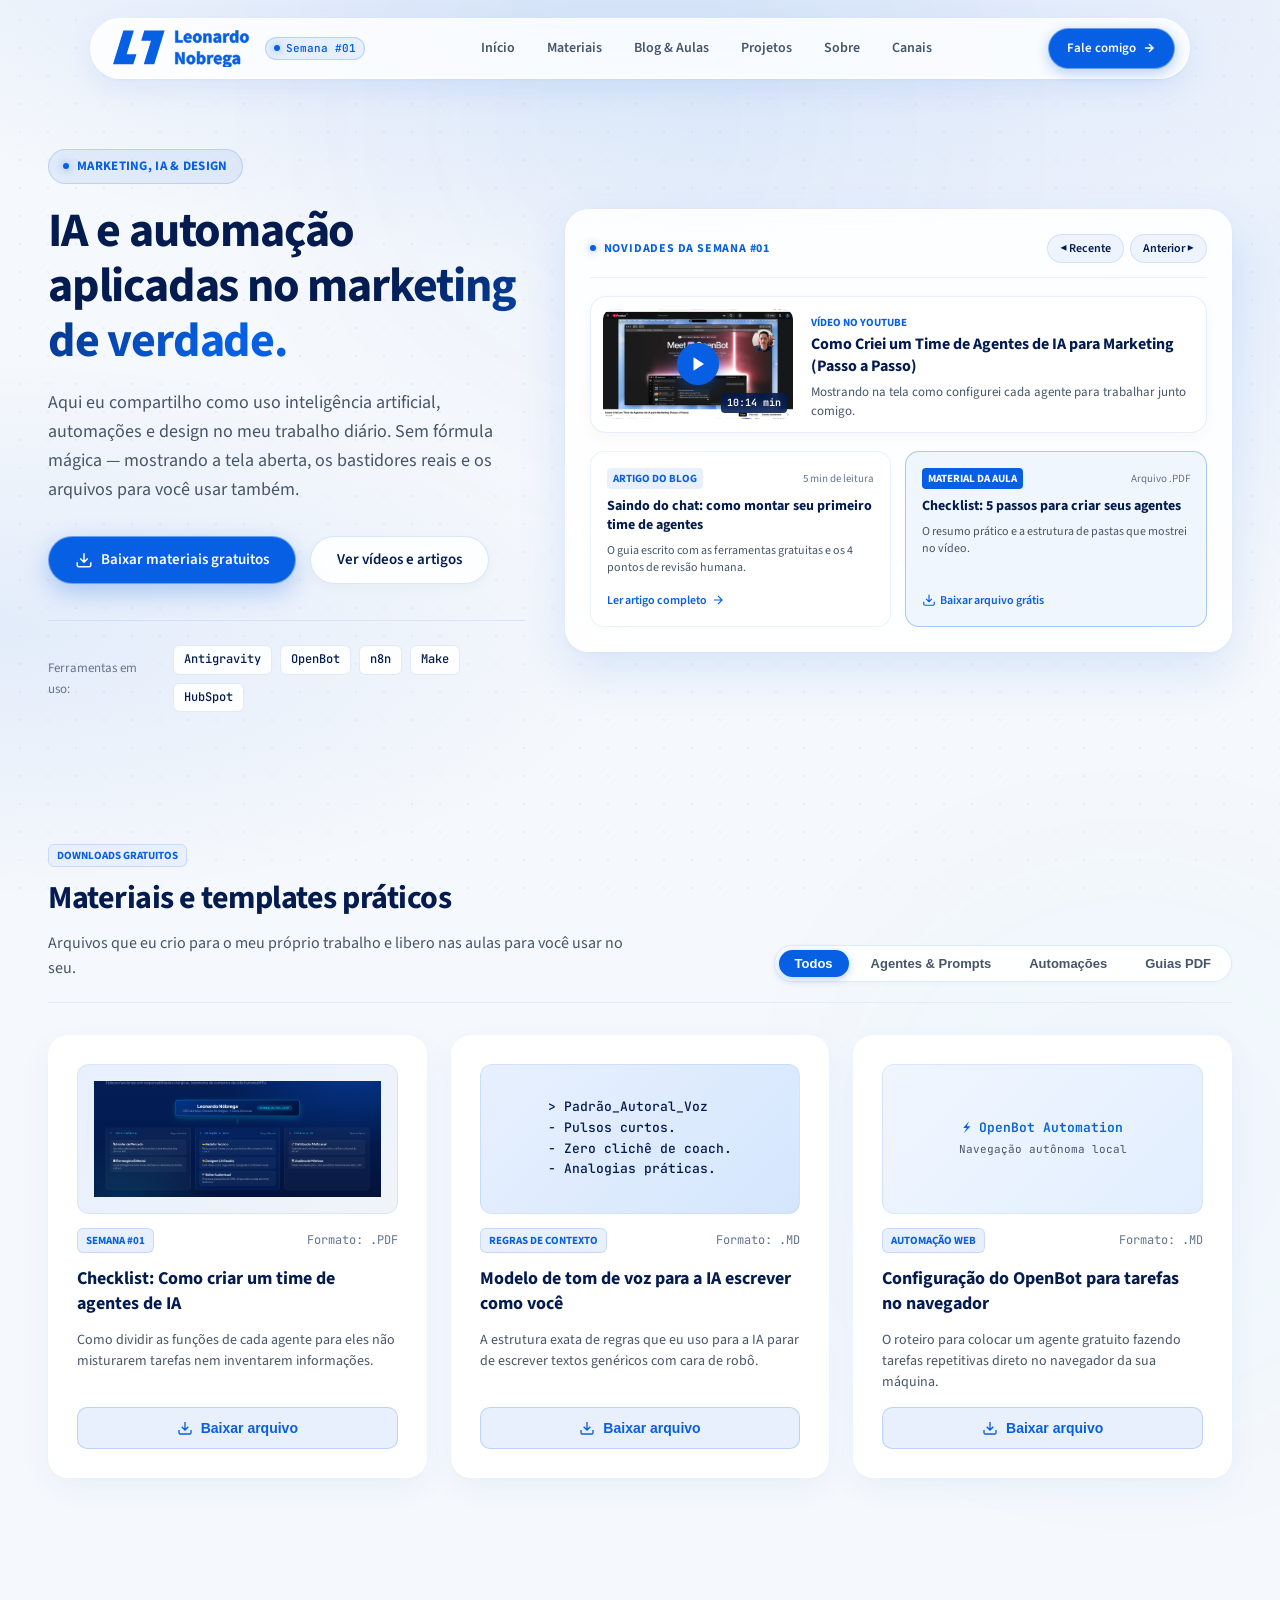
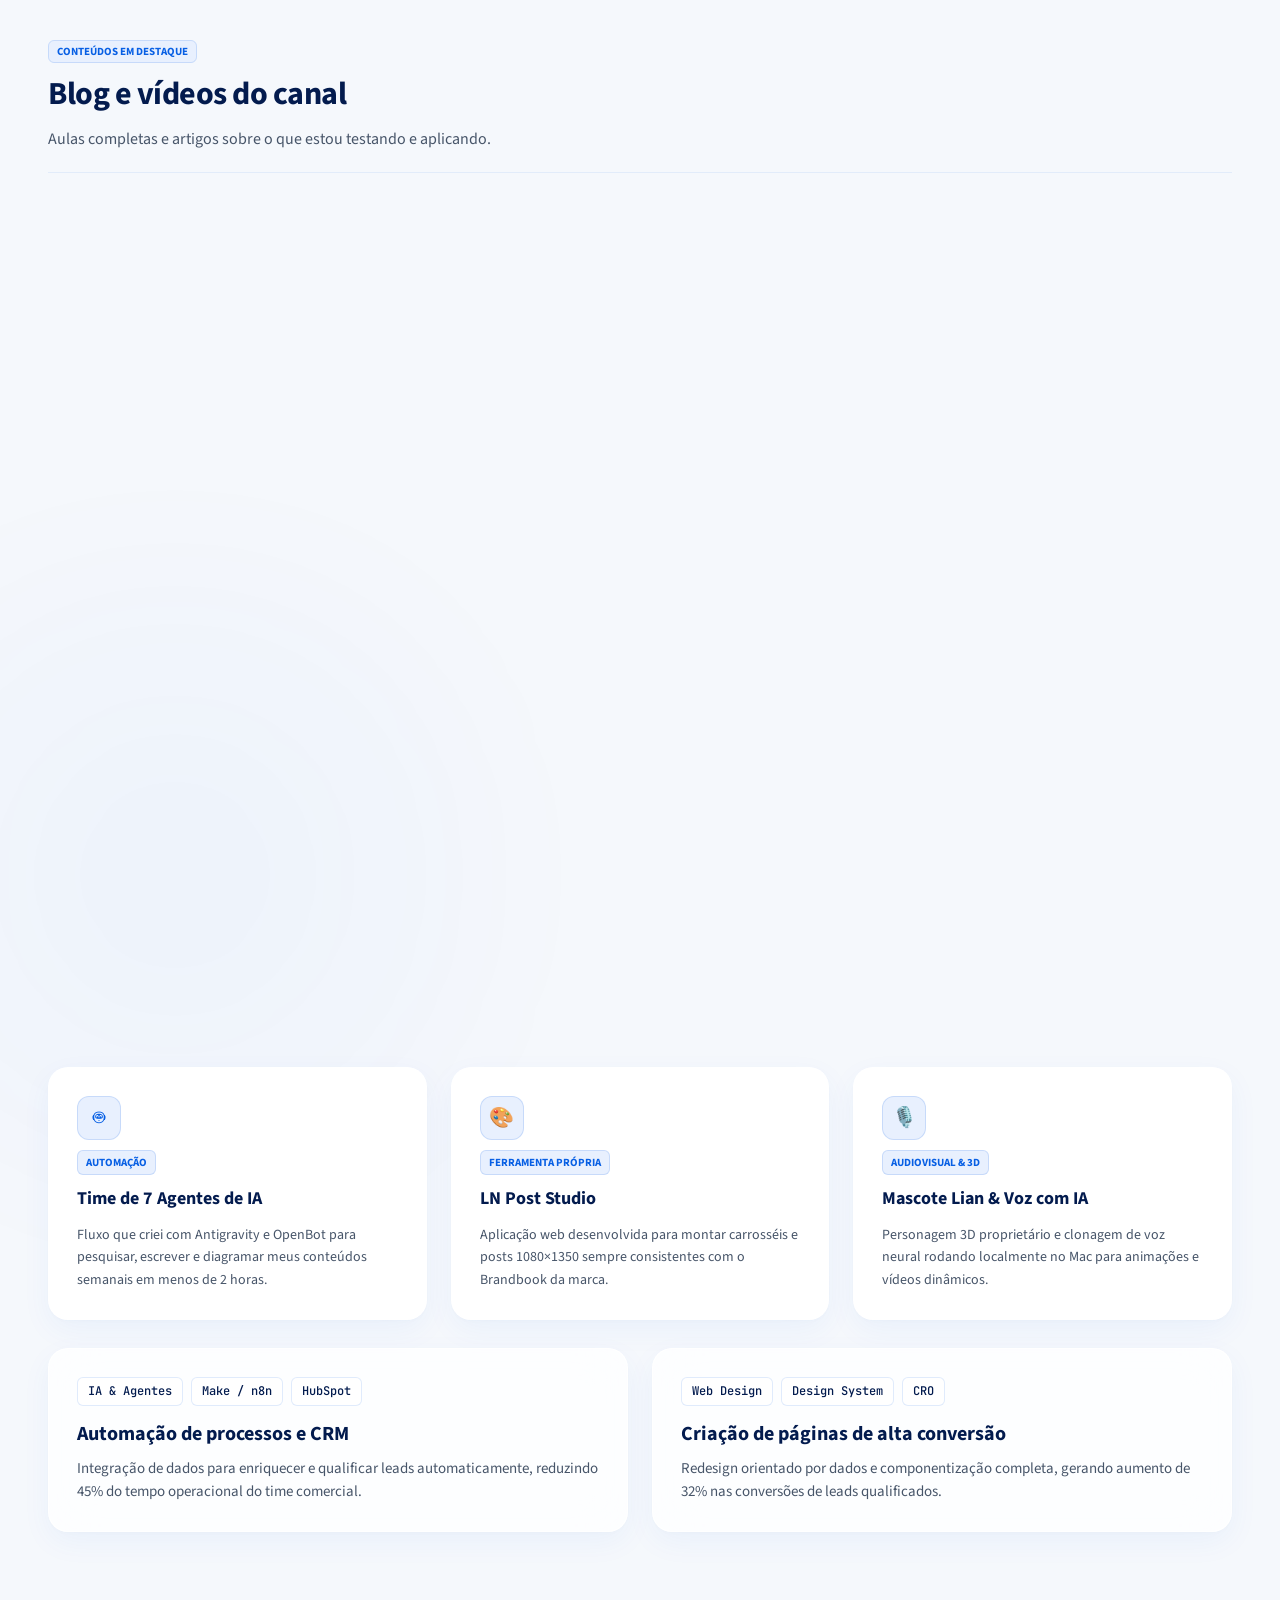
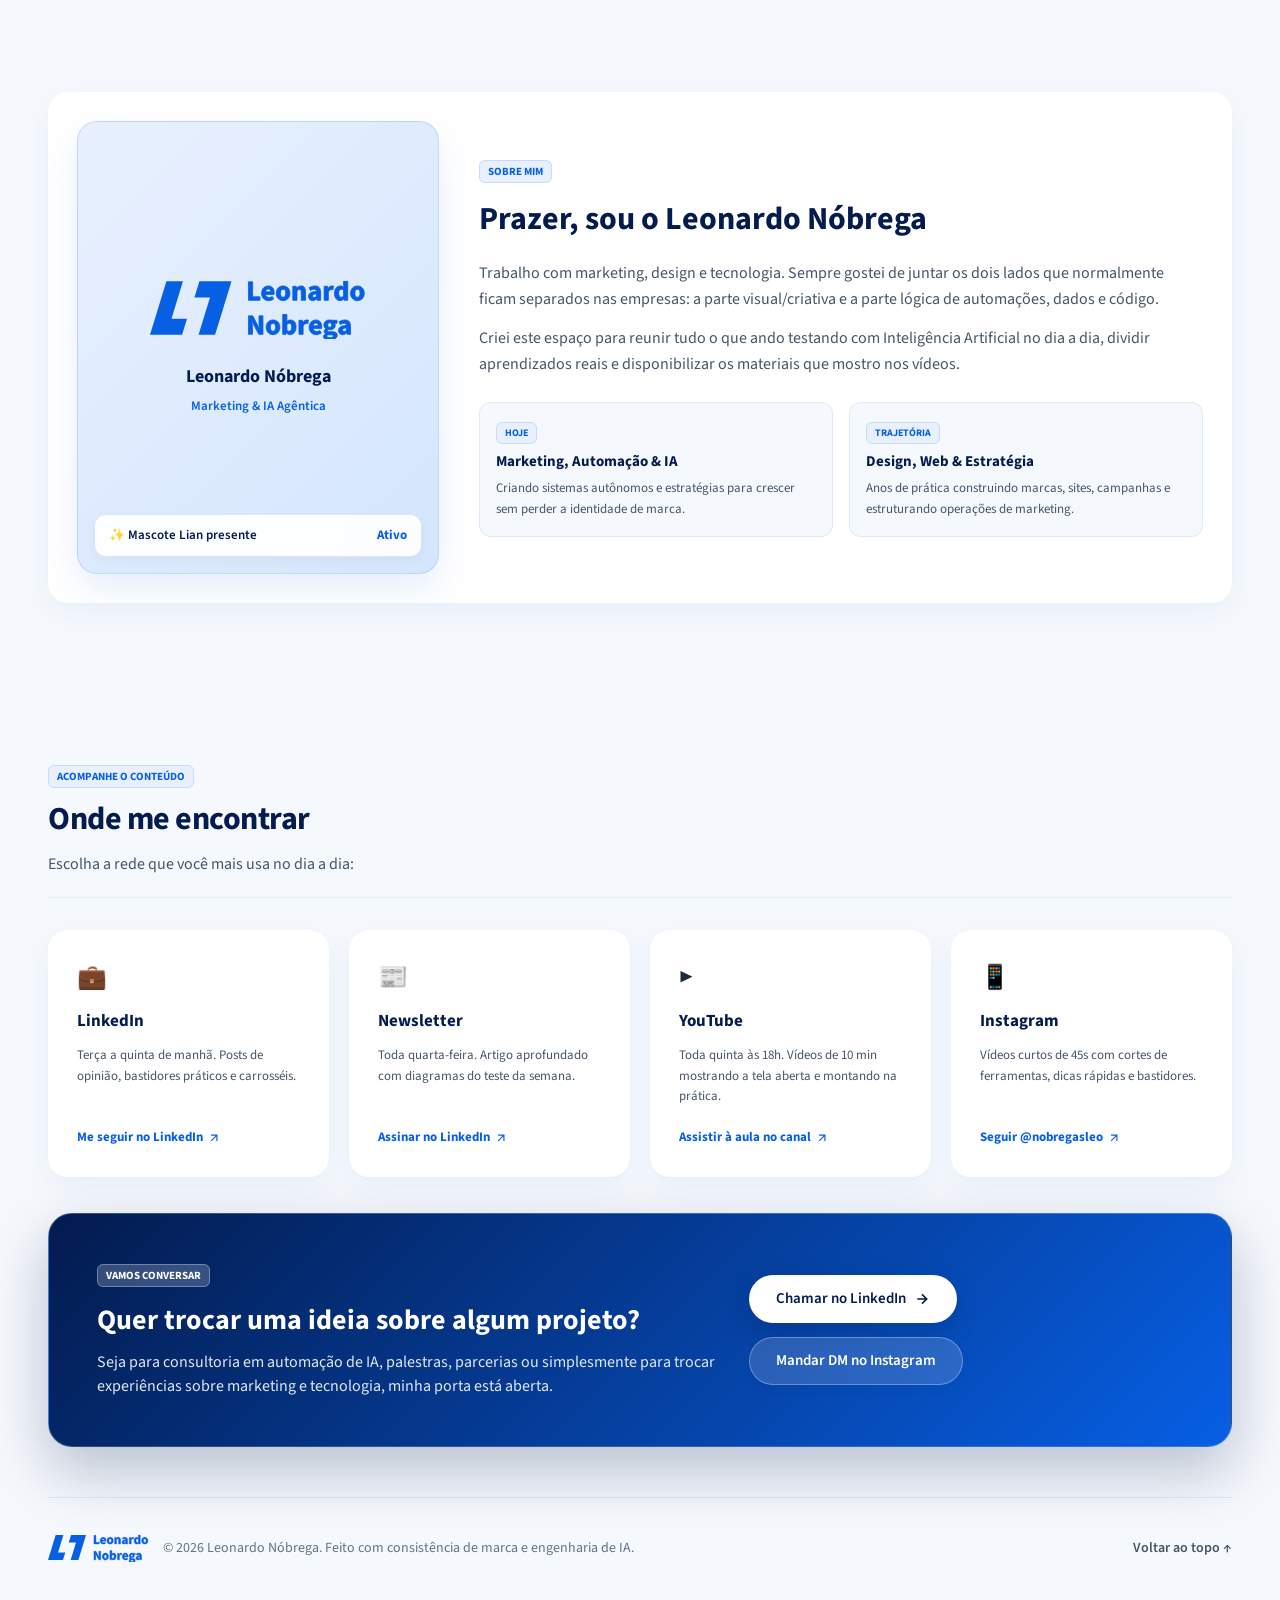
==== index.html @ 83b59788 "feat: deploy inicial da central de conteudo e portfolio de Leonardo Nobrega" ====
<!DOCTYPE html>
<html lang="pt-BR">
<head>
  <meta charset="UTF-8">
  <meta name="viewport" content="width=device-width, initial-scale=1.0">
  <title>Leonardo Nóbrega — Marketing, IA & Design</title>
  
  <!-- Fontes Oficiais da Marca -->
  <link rel="preconnect" href="https://fonts.googleapis.com">
  <link rel="preconnect" href="https://fonts.gstatic.com" crossorigin>
  <link href="https://fonts.googleapis.com/css2?family=JetBrains+Mono:wght@400;500;600&family=Source+Sans+3:ital,wght@0,300;0,400;0,500;0,600;0,700;1,400&display=swap" rel="stylesheet">
  
  <!-- CSS Global da Marca -->
  <link rel="stylesheet" href="theme.css">

  <style>
    /* ═══════════════════════════════════════════════════════════════
       LIGHT MODE PREMIUM — FRAMER & HUMAN ACADEMY STYLE
       Baseado no Design System oficial (#075fe4, #031b4e, #f4f7fb)
       ═══════════════════════════════════════════════════════════════ */
    :root {
      --ha-bg: #f5f8fc;
      --ha-surface: rgba(255, 255, 255, 0.85);
      --ha-surface-hover: rgba(255, 255, 255, 0.95);
      --ha-card-bg: rgba(255, 255, 255, 0.78);
      
      --ha-border: rgba(7, 95, 228, 0.08);
      --ha-border-hover: rgba(7, 95, 228, 0.35);
      --ha-border-highlight: rgba(7, 95, 228, 0.6);
      
      --ha-title: #031b4e;
      --ha-text: #1e293b;
      --ha-text-secondary: #475569;
      --ha-text-muted: #64748b;
      
      --ha-glow-primary: rgba(7, 95, 228, 0.12);
      --ha-glow-cyan: rgba(56, 189, 248, 0.15);
      --ha-blur: blur(24px) saturate(160%);
      
      --ease-framer: cubic-bezier(0.16, 1, 0.3, 1);
    }

    body {
      background-color: var(--ha-bg) !important;
      color: var(--ha-text) !important;
      overflow-x: hidden;
      font-family: var(--font);
      background-image: 
        radial-gradient(1px 1px at 20px 20px, rgba(7, 95, 228, 0.06) 1px, transparent 0),
        radial-gradient(ellipse 70% 40% at 50% -10%, rgba(7, 95, 228, 0.14), transparent),
        radial-gradient(ellipse 60% 40% at 100% 30%, rgba(58, 133, 240, 0.08), transparent),
        radial-gradient(ellipse 50% 30% at 0% 70%, rgba(7, 95, 228, 0.08), transparent) !important;
      background-size: 28px 28px, 100% 100%, 100% 100%, 100% 100% !important;
      background-attachment: fixed !important;
      line-height: 1.6;
    }

    /* Aurora Glows Suaves de Fundo Claro */
    .ambient-glow {
      position: absolute;
      width: 600px;
      height: 600px;
      border-radius: 50%;
      filter: blur(140px);
      pointer-events: none;
      z-index: 0;
      opacity: 0.8;
      animation: floatGlow 14s ease-in-out infinite alternate;
    }
    .glow-1 { top: -180px; left: 50%; transform: translateX(-50%); background: radial-gradient(circle, var(--ha-glow-primary) 0%, transparent 70%); }
    .glow-2 { top: 900px; right: -100px; width: 500px; height: 500px; background: radial-gradient(circle, var(--ha-glow-cyan) 0%, transparent 70%); }
    .glow-3 { top: 2200px; left: -100px; width: 550px; height: 550px; background: radial-gradient(circle, var(--ha-glow-primary) 0%, transparent 70%); }

    @keyframes floatGlow {
      0% { transform: translate(-50%, 0) scale(1); }
      100% { transform: translate(-48%, 30px) scale(1.06); }
    }

    .site-container {
      max-width: 1240px;
      margin: 0 auto;
      padding: 0 28px;
      position: relative;
      z-index: 2;
    }

    /* ═══════════════════════════════════════════════════════════════
       HEADER GLASSMORPHISM CLARO
       ═══════════════════════════════════════════════════════════════ */
    .ha-navbar {
      position: sticky;
      top: 18px;
      z-index: 1000;
      max-width: 1100px;
      margin: 18px auto 0;
      background: rgba(255, 255, 255, 0.82);
      backdrop-filter: var(--ha-blur);
      -webkit-backdrop-filter: var(--ha-blur);
      border: 1px solid rgba(255, 255, 255, 0.9);
      border-radius: 9999px;
      padding: 9px 14px 9px 22px;
      display: flex;
      justify-content: space-between;
      align-items: center;
      box-shadow: 0 10px 30px rgba(7, 95, 228, 0.08), 0 1px 3px rgba(0, 0, 0, 0.04);
      transition: all 300ms var(--ease-framer);
    }
    .ha-navbar:hover {
      box-shadow: 0 16px 40px rgba(7, 95, 228, 0.12), 0 2px 6px rgba(0, 0, 0, 0.05);
      border-color: rgba(7, 95, 228, 0.2);
    }

    .brand-group {
      display: flex;
      align-items: center;
      gap: 16px;
      text-decoration: none;
    }
    .brand-logo-svg {
      height: 38px;
      width: auto;
      transition: transform 300ms var(--ease-framer);
    }
    .brand-group:hover .brand-logo-svg {
      transform: scale(1.04);
    }
    .brand-badge {
      font-family: 'JetBrains Mono', monospace;
      font-size: 11px;
      background: rgba(7, 95, 228, 0.08);
      border: 1px solid rgba(7, 95, 228, 0.2);
      color: var(--color-primary);
      padding: 2px 8px;
      border-radius: 999px;
      display: flex;
      align-items: center;
      gap: 6px;
      font-weight: 600;
    }
    .pulse-dot {
      width: 6px;
      height: 6px;
      background: var(--color-primary);
      border-radius: 50%;
      box-shadow: 0 0 8px rgba(7, 95, 228, 0.6);
      animation: pulseAnim 2s infinite;
    }
    @keyframes pulseAnim {
      0%, 100% { opacity: 1; transform: scale(1); }
      50% { opacity: 0.4; transform: scale(0.8); }
    }

    .nav-links {
      display: flex;
      gap: 4px;
      align-items: center;
    }
    .nav-link {
      color: var(--ha-text-secondary);
      font-size: 14px;
      font-weight: 600;
      padding: 8px 14px;
      border-radius: 999px;
      transition: all 180ms ease;
      text-decoration: none;
    }
    .nav-link:hover {
      color: var(--ha-title);
      background: rgba(7, 95, 228, 0.06);
    }

    .nav-cta {
      background: var(--color-primary);
      color: #ffffff;
      font-weight: 600;
      font-size: 13px;
      padding: 9px 18px;
      border-radius: 999px;
      border: 1px solid rgba(255, 255, 255, 0.4);
      box-shadow: 0 4px 14px rgba(7, 95, 228, 0.3);
      text-decoration: none;
      display: inline-flex;
      align-items: center;
      gap: 6px;
      transition: all 250ms var(--ease-framer);
    }
    .nav-cta:hover {
      background: var(--color-primary-dark);
      transform: translateY(-1px) scale(1.02);
      box-shadow: 0 6px 20px rgba(7, 95, 228, 0.45);
      color: #ffffff;
    }

    /* ═══════════════════════════════════════════════════════════════
       SPOTLIGHT CARDS (LIGHT MODE MOUSE GLOW)
       ═══════════════════════════════════════════════════════════════ */
    .spotlight-card {
      position: relative;
      background: var(--ha-card-bg);
      border: 1px solid rgba(255, 255, 255, 0.95);
      border-radius: 20px;
      padding: 28px;
      overflow: hidden;
      backdrop-filter: var(--ha-blur);
      -webkit-backdrop-filter: var(--ha-blur);
      transition: border-color 300ms var(--ease-framer), transform 300ms var(--ease-framer), box-shadow 300ms var(--ease-framer);
      box-shadow: 0 10px 30px rgba(7, 95, 228, 0.05), 0 2px 6px rgba(0, 0, 0, 0.02);
    }
    .spotlight-card::before {
      content: '';
      position: absolute;
      inset: -1px;
      border-radius: 20px;
      padding: 1.5px;
      background: radial-gradient(
        380px circle at var(--mouse-x, 50%) var(--mouse-y, 50%),
        rgba(7, 95, 228, 0.35),
        rgba(56, 189, 248, 0.15) 50%,
        transparent 80%
      );
      -webkit-mask: linear-gradient(#fff 0 0) content-box, linear-gradient(#fff 0 0);
      -webkit-mask-composite: xor;
      mask-composite: exclude;
      opacity: 0;
      transition: opacity 300ms ease;
      pointer-events: none;
    }
    .spotlight-card:hover::before {
      opacity: 1;
    }
    .spotlight-card:hover {
      border-color: rgba(7, 95, 228, 0.25);
      transform: translateY(-4px);
      box-shadow: 0 20px 45px rgba(7, 95, 228, 0.12), 0 4px 12px rgba(0, 0, 0, 0.03);
    }

    /* ═══════════════════════════════════════════════════════════════
       DOBRA 1: HERO & NOVIDADES DA SEMANA
       ═══════════════════════════════════════════════════════════════ */
    .hero-section {
      padding: 70px 0 50px;
    }
    .hero-grid {
      display: grid;
      grid-template-columns: 5fr 7fr;
      gap: 40px;
      align-items: center;
    }

    .pill-tag {
      display: inline-flex;
      align-items: center;
      gap: 8px;
      padding: 6px 14px;
      border-radius: 999px;
      background: rgba(7, 95, 228, 0.08);
      border: 1px solid rgba(7, 95, 228, 0.18);
      color: var(--color-primary);
      font-size: 13px;
      font-weight: 700;
      letter-spacing: 0.3px;
      margin-bottom: 20px;
    }
    .hero-title {
      font-size: 48px;
      font-weight: 700;
      line-height: 1.15;
      letter-spacing: -1.2px;
      color: var(--ha-title);
      margin-bottom: 20px;
    }
    .hero-title .text-gradient {
      background: linear-gradient(135deg, var(--color-navy) 20%, var(--color-primary) 80%);
      -webkit-background-clip: text;
      -webkit-text-fill-color: transparent;
    }
    .hero-desc {
      font-size: 18px;
      line-height: 1.6;
      color: var(--ha-text-secondary);
      margin-bottom: 32px;
      max-width: 500px;
    }
    .hero-actions {
      display: flex;
      gap: 14px;
      flex-wrap: wrap;
      align-items: center;
      margin-bottom: 36px;
    }
    .btn-glow {
      background: var(--color-primary);
      color: #ffffff;
      font-weight: 600;
      font-size: 15px;
      height: 48px;
      padding: 0 26px;
      border-radius: 999px;
      display: inline-flex;
      align-items: center;
      gap: 8px;
      text-decoration: none;
      border: 1px solid rgba(255, 255, 255, 0.4);
      box-shadow: 0 8px 24px rgba(7, 95, 228, 0.28);
      transition: all 250ms var(--ease-framer);
      cursor: pointer;
    }
    .btn-glow:hover {
      background: var(--color-primary-dark);
      transform: translateY(-2px) scale(1.02);
      box-shadow: 0 12px 30px rgba(7, 95, 228, 0.4);
      color: #ffffff;
    }
    .btn-outline-glass {
      background: rgba(255, 255, 255, 0.85);
      color: var(--ha-title);
      font-weight: 600;
      font-size: 15px;
      height: 48px;
      padding: 0 26px;
      border-radius: 999px;
      display: inline-flex;
      align-items: center;
      gap: 8px;
      text-decoration: none;
      border: 1px solid rgba(7, 95, 228, 0.15);
      box-shadow: 0 4px 12px rgba(0, 0, 0, 0.03);
      backdrop-filter: blur(10px);
      transition: all 200ms ease;
      cursor: pointer;
    }
    .btn-outline-glass:hover {
      background: #ffffff;
      border-color: var(--color-primary);
      color: var(--color-primary);
      transform: translateY(-1px);
    }

    .stack-strip {
      display: flex;
      align-items: center;
      gap: 16px;
      padding-top: 24px;
      border-top: 1px solid rgba(7, 95, 228, 0.1);
      font-size: 13px;
      color: var(--ha-text-muted);
    }
    .stack-icons {
      display: flex;
      gap: 8px;
      flex-wrap: wrap;
    }
    .stack-pill {
      background: rgba(255, 255, 255, 0.9);
      border: 1px solid rgba(7, 95, 228, 0.12);
      padding: 4px 10px;
      border-radius: 6px;
      font-size: 12px;
      font-family: 'JetBrains Mono', monospace;
      color: var(--color-navy);
      font-weight: 500;
    }

    /* Deck da Semana Claro */
    .week-deck {
      background: rgba(255, 255, 255, 0.88);
      border: 1px solid rgba(255, 255, 255, 0.95);
      border-radius: 24px;
      padding: 24px;
      box-shadow: 0 20px 50px rgba(7, 95, 228, 0.12), 0 2px 8px rgba(0, 0, 0, 0.03);
      backdrop-filter: var(--ha-blur);
      display: flex;
      flex-direction: column;
      gap: 18px;
      position: relative;
    }
    .deck-header {
      display: flex;
      justify-content: space-between;
      align-items: center;
      padding-bottom: 14px;
      border-bottom: 1px solid rgba(7, 95, 228, 0.08);
    }
    .deck-badge {
      display: flex;
      align-items: center;
      gap: 8px;
      font-size: 12px;
      font-weight: 700;
      color: var(--color-primary);
      text-transform: uppercase;
      letter-spacing: 0.8px;
    }
    .deck-nav-btns {
      display: flex;
      gap: 6px;
    }
    .btn-nav-arrow {
      background: rgba(7, 95, 228, 0.06);
      border: 1px solid rgba(7, 95, 228, 0.12);
      color: var(--ha-title);
      font-size: 12px;
      font-weight: 600;
      padding: 5px 12px;
      border-radius: 999px;
      cursor: pointer;
      transition: all 180ms ease;
      font-family: var(--font);
    }
    .btn-nav-arrow:hover {
      background: var(--color-primary);
      border-color: var(--color-primary);
      color: #ffffff;
    }

    /* Card Vídeo do Deck */
    .deck-video-card {
      background: #ffffff;
      border: 1px solid rgba(7, 95, 228, 0.1);
      border-radius: 16px;
      overflow: hidden;
      display: flex;
      align-items: center;
      gap: 18px;
      padding: 12px;
      cursor: pointer;
      transition: all 250ms var(--ease-framer);
      box-shadow: 0 4px 16px rgba(0, 0, 0, 0.03);
    }
    .deck-video-card:hover {
      border-color: var(--color-primary);
      box-shadow: 0 10px 24px rgba(7, 95, 228, 0.15);
      transform: translateY(-2px);
    }
    .video-thumb-wrap {
      width: 190px;
      height: 110px;
      border-radius: 10px;
      overflow: hidden;
      position: relative;
      flex-shrink: 0;
      background: #031b4e;
    }
    .video-thumb-wrap img {
      width: 100%;
      height: 100%;
      object-fit: cover;
      transition: transform 400ms var(--ease-framer);
    }
    .deck-video-card:hover .video-thumb-wrap img {
      transform: scale(1.08);
    }
    .video-play-btn {
      position: absolute;
      inset: 0;
      margin: auto;
      width: 42px;
      height: 42px;
      background: var(--color-primary);
      border-radius: 50%;
      display: flex;
      align-items: center;
      justify-content: center;
      box-shadow: 0 4px 16px rgba(7, 95, 228, 0.4);
      transition: all 250ms ease;
    }
    .deck-video-card:hover .video-play-btn {
      transform: scale(1.15);
      background: var(--color-primary-dark);
      box-shadow: 0 0 20px rgba(7, 95, 228, 0.6);
    }
    .video-duration {
      position: absolute;
      bottom: 6px;
      right: 6px;
      background: rgba(3, 27, 78, 0.85);
      backdrop-filter: blur(4px);
      font-size: 10px;
      font-weight: 600;
      padding: 2px 6px;
      border-radius: 4px;
      color: #ffffff;
      font-family: 'JetBrains Mono', monospace;
    }
    .deck-video-info h3 {
      font-size: 16px;
      font-weight: 700;
      color: var(--ha-title);
      line-height: 1.35;
      margin-bottom: 6px;
    }
    .deck-video-info p {
      font-size: 13px;
      color: var(--ha-text-secondary);
      line-height: 1.4;
    }

    /* Subgrid do Deck: Artigo + Checklist */
    .deck-subgrid {
      display: grid;
      grid-template-columns: 1fr 1fr;
      gap: 14px;
    }
    .deck-mini-card {
      background: #ffffff;
      border: 1px solid rgba(7, 95, 228, 0.08);
      border-radius: 14px;
      padding: 16px;
      display: flex;
      flex-direction: column;
      gap: 8px;
      cursor: pointer;
      transition: all 200ms ease;
      box-shadow: 0 2px 8px rgba(0, 0, 0, 0.02);
    }
    .deck-mini-card:hover {
      border-color: var(--color-primary);
      box-shadow: 0 8px 20px rgba(7, 95, 228, 0.1);
      transform: translateY(-2px);
    }
    .mini-card-head {
      display: flex;
      justify-content: space-between;
      align-items: center;
      font-size: 11px;
      color: var(--ha-text-muted);
    }
    .mini-card-badge {
      font-size: 11px;
      font-weight: 700;
      color: var(--color-primary);
      background: var(--color-primary-lightest);
      padding: 2px 6px;
      border-radius: 4px;
    }
    .deck-mini-card h4 {
      font-size: 14px;
      font-weight: 700;
      color: var(--ha-title);
      line-height: 1.35;
    }
    .deck-mini-card p {
      font-size: 12px;
      color: var(--ha-text-secondary);
      line-height: 1.4;
    }
    .deck-mini-card .card-action {
      margin-top: auto;
      font-size: 12px;
      font-weight: 600;
      color: var(--color-primary);
      display: flex;
      align-items: center;
      gap: 4px;
      padding-top: 6px;
    }

    /* ═══════════════════════════════════════════════════════════════
       DOBRA 2: MATERIAIS PARA BAIXAR
       ═══════════════════════════════════════════════════════════════ */
    .section-wrap {
      padding: 80px 0;
      position: relative;
    }
    .section-head-modern {
      display: flex;
      justify-content: space-between;
      align-items: flex-end;
      margin-bottom: 32px;
      border-bottom: 1px solid rgba(7, 95, 228, 0.08);
      padding-bottom: 20px;
    }
    .sec-title {
      font-size: 32px;
      font-weight: 700;
      color: var(--ha-title);
      letter-spacing: -0.5px;
      margin-top: 6px;
    }
    .sec-desc {
      font-size: 16px;
      color: var(--ha-text-secondary);
      max-width: 580px;
      margin-top: 6px;
    }

    .filter-group {
      display: flex;
      gap: 6px;
      background: rgba(255, 255, 255, 0.9);
      padding: 4px;
      border-radius: 999px;
      border: 1px solid rgba(7, 95, 228, 0.12);
      box-shadow: 0 2px 6px rgba(0, 0, 0, 0.02);
    }
    .filter-btn {
      background: transparent;
      border: none;
      color: var(--ha-text-secondary);
      font-size: 13px;
      font-weight: 600;
      padding: 6px 16px;
      border-radius: 999px;
      cursor: pointer;
      transition: all 180ms ease;
    }
    .filter-btn.active, .filter-btn:hover {
      background: var(--color-primary);
      color: #ffffff;
      box-shadow: 0 2px 8px rgba(7, 95, 228, 0.3);
    }

    .materials-grid {
      display: grid;
      grid-template-columns: repeat(3, 1fr);
      gap: 24px;
    }
    .material-card {
      display: flex;
      flex-direction: column;
      gap: 14px;
      background: #ffffff;
    }
    .material-preview-box {
      height: 150px;
      border-radius: 12px;
      background: linear-gradient(135deg, #e8f0fe 0%, #f0f4f9 100%);
      border: 1px solid rgba(7, 95, 228, 0.08);
      overflow: hidden;
      position: relative;
      display: flex;
      align-items: center;
      justify-content: center;
      text-align: center;
      padding: 16px;
    }
    .material-preview-box img {
      width: 100%;
      height: 100%;
      object-fit: cover;
      transition: transform 400ms ease;
    }
    .material-card:hover .material-preview-box img {
      transform: scale(1.06);
    }
    .material-meta {
      display: flex;
      justify-content: space-between;
      align-items: center;
      font-size: 12px;
      color: var(--ha-text-muted);
    }
    .badge-soft-blue {
      background: var(--color-primary-lightest);
      border: 1px solid rgba(7, 95, 228, 0.15);
      color: var(--color-primary);
      padding: 3px 8px;
      border-radius: 6px;
      font-size: 11px;
      font-weight: 700;
    }
    .material-title {
      font-size: 18px;
      font-weight: 700;
      color: var(--ha-title);
      line-height: 1.35;
    }
    .material-desc {
      font-size: 14px;
      color: var(--ha-text-secondary);
      line-height: 1.5;
    }
    .btn-download-trigger {
      margin-top: auto;
      width: 100%;
      height: 42px;
      background: var(--color-primary-lightest);
      border: 1px solid rgba(7, 95, 228, 0.2);
      color: var(--color-primary);
      font-weight: 700;
      font-size: 14px;
      border-radius: 10px;
      display: flex;
      align-items: center;
      justify-content: center;
      gap: 8px;
      cursor: pointer;
      transition: all 180ms ease;
    }
    .btn-download-trigger:hover {
      background: var(--color-primary);
      color: #ffffff;
      border-color: var(--color-primary);
      box-shadow: 0 4px 14px rgba(7, 95, 228, 0.3);
    }

    /* ═══════════════════════════════════════════════════════════════
       DOBRA 3: BLOG E VÍDEOS
       ═══════════════════════════════════════════════════════════════ */
    .content-grid {
      display: grid;
      grid-template-columns: 1fr 1fr;
      gap: 28px;
    }
    .article-showcase-card {
      display: flex;
      flex-direction: column;
      gap: 16px;
      background: #ffffff;
    }
    .article-banner-wrap {
      height: 200px;
      border-radius: 14px;
      overflow: hidden;
      border: 1px solid rgba(7, 95, 228, 0.08);
      position: relative;
      background: #031b4e;
    }
    .article-banner-wrap img {
      width: 100%;
      height: 100%;
      object-fit: cover;
      transition: transform 500ms var(--ease-framer);
    }
    .article-showcase-card:hover .article-banner-wrap img {
      transform: scale(1.05);
    }
    .article-tags-row {
      display: flex;
      gap: 8px;
      align-items: center;
      font-size: 12px;
    }
    .article-title-lg {
      font-size: 22px;
      font-weight: 700;
      color: var(--ha-title);
      line-height: 1.35;
    }
    .article-lead {
      font-size: 15px;
      color: var(--ha-text-secondary);
      line-height: 1.6;
    }
    .article-footer-btns {
      display: flex;
      gap: 12px;
      margin-top: auto;
      padding-top: 14px;
      border-top: 1px solid rgba(7, 95, 228, 0.08);
    }

    /* ═══════════════════════════════════════════════════════════════
       DOBRA 4: PROJETOS E ATIVOS
       ═══════════════════════════════════════════════════════════════ */
    .projects-grid-3 {
      display: grid;
      grid-template-columns: repeat(3, 1fr);
      gap: 24px;
      margin-bottom: 28px;
    }
    .project-mini-item {
      display: flex;
      flex-direction: column;
      gap: 10px;
      background: #ffffff;
    }
    .project-icon-badge {
      width: 44px;
      height: 44px;
      border-radius: 12px;
      background: var(--color-primary-lightest);
      border: 1px solid rgba(7, 95, 228, 0.15);
      display: flex;
      align-items: center;
      justify-content: center;
      color: var(--color-primary);
      font-size: 20px;
    }
    .cases-grid-2 {
      display: grid;
      grid-template-columns: 1fr 1fr;
      gap: 24px;
    }

    /* ═══════════════════════════════════════════════════════════════
       DOBRA 5: SOBRE MIM
       ═══════════════════════════════════════════════════════════════ */
    .about-box {
      display: grid;
      grid-template-columns: 4fr 8fr;
      gap: 40px;
      align-items: center;
      background: #ffffff;
    }
    .about-avatar-card {
      position: relative;
      border-radius: 20px;
      overflow: hidden;
      border: 1px solid rgba(7, 95, 228, 0.15);
      background: linear-gradient(135deg, #e8f0fe 0%, #d4e6fd 100%);
      box-shadow: 0 16px 36px rgba(7, 95, 228, 0.1);
      aspect-ratio: 4/5;
      display: flex;
      align-items: center;
      justify-content: center;
    }
    .avatar-floating-tag {
      position: absolute;
      bottom: 16px;
      left: 16px;
      right: 16px;
      background: rgba(255, 255, 255, 0.92);
      backdrop-filter: blur(16px);
      border: 1px solid rgba(7, 95, 228, 0.15);
      border-radius: 12px;
      padding: 10px 14px;
      font-size: 13px;
      color: var(--ha-title);
      font-weight: 600;
      display: flex;
      justify-content: space-between;
      align-items: center;
      box-shadow: 0 4px 12px rgba(0, 0, 0, 0.04);
    }

    /* ═══════════════════════════════════════════════════════════════
       DOBRA 6: CANAIS E BANNER DE CONTATO
       ═══════════════════════════════════════════════════════════════ */
    .channels-grid-4 {
      display: grid;
      grid-template-columns: repeat(4, 1fr);
      gap: 20px;
      margin-bottom: 36px;
    }
    .channel-card {
      display: flex;
      flex-direction: column;
      gap: 10px;
      background: #ffffff;
    }
    .channel-card .channel-link {
      margin-top: auto;
      font-size: 13px;
      font-weight: 700;
      color: var(--color-primary);
      text-decoration: none;
      display: flex;
      align-items: center;
      gap: 4px;
      padding-top: 10px;
    }
    .channel-card .channel-link:hover {
      color: var(--color-primary-dark);
      text-decoration: underline;
    }

    .cta-banner {
      background: linear-gradient(135deg, var(--color-navy) 0%, #075fe4 100%);
      border: 1px solid rgba(255, 255, 255, 0.2);
      border-radius: 24px;
      padding: 48px;
      display: flex;
      justify-content: space-between;
      align-items: center;
      gap: 32px;
      box-shadow: 0 24px 60px rgba(3, 27, 78, 0.25);
      color: #ffffff;
    }

    /* Footer */
    .site-footer {
      border-top: 1px solid rgba(7, 95, 228, 0.1);
      padding: 36px 0;
      margin-top: 50px;
      display: flex;
      justify-content: space-between;
      align-items: center;
      color: var(--ha-text-muted);
      font-size: 14px;
    }

    /* ═══════════════════════════════════════════════════════════════
       MODAIS EM LIGHT MODE
       ═══════════════════════════════════════════════════════════════ */
    .ha-overlay {
      position: fixed;
      inset: 0;
      background: rgba(3, 27, 78, 0.45);
      backdrop-filter: blur(12px);
      -webkit-backdrop-filter: blur(12px);
      z-index: 2000;
      display: none;
      align-items: center;
      justify-content: center;
      padding: 24px;
      opacity: 0;
      transition: opacity 250ms ease;
    }
    .ha-overlay.active {
      display: flex;
      opacity: 1;
    }

    .ha-modal-box {
      background: #ffffff;
      border: 1px solid rgba(7, 95, 228, 0.15);
      border-radius: 24px;
      max-width: 480px;
      width: 100%;
      padding: 32px;
      position: relative;
      box-shadow: 0 30px 80px rgba(3, 27, 78, 0.25);
      transform: scale(0.96) translateY(10px);
      transition: transform 300ms var(--ease-framer);
    }
    .ha-overlay.active .ha-modal-box {
      transform: scale(1) translateY(0);
    }

    .ha-drawer-box {
      background: #ffffff;
      border-left: 1px solid rgba(7, 95, 228, 0.15);
      max-width: 800px;
      width: 100%;
      height: 100vh;
      position: fixed;
      right: 0;
      top: 0;
      padding: 40px;
      overflow-y: auto;
      box-shadow: -20px 0 60px rgba(3, 27, 78, 0.15);
      transform: translateX(100%);
      transition: transform 350ms var(--ease-framer);
    }
    .ha-overlay.active .ha-drawer-box {
      transform: translateX(0);
    }

    .ha-modal-close {
      position: absolute;
      top: 20px;
      right: 20px;
      width: 36px;
      height: 36px;
      border-radius: 50%;
      background: #f1f5f9;
      border: 1px solid rgba(0, 0, 0, 0.05);
      color: var(--ha-text-secondary);
      display: flex;
      align-items: center;
      justify-content: center;
      cursor: pointer;
      transition: all 200ms ease;
    }
    .ha-modal-close:hover {
      background: var(--color-primary-lightest);
      color: var(--color-primary);
      transform: rotate(90deg);
    }

    .ha-input {
      width: 100%;
      height: 48px;
      background: #f8fafc;
      border: 1.5px solid #cbd5e1;
      border-radius: 10px;
      padding: 0 16px;
      color: var(--ha-text);
      font-size: 15px;
      font-family: var(--font);
      margin-top: 6px;
      margin-bottom: 16px;
      transition: all 200ms ease;
      outline: none;
    }
    .ha-input:focus {
      border-color: var(--color-primary);
      background: #ffffff;
      box-shadow: 0 0 0 3px rgba(7, 95, 228, 0.15);
    }

    .reveal {
      opacity: 0;
      transform: translateY(24px);
      transition: opacity 700ms var(--ease-framer), transform 700ms var(--ease-framer);
    }
    .reveal.active {
      opacity: 1;
      transform: translateY(0);
    }

    @media (max-width: 960px) {
      .hero-grid, .about-box, .cta-banner { grid-template-columns: 1fr; }
      .materials-grid, .projects-grid-3, .channels-grid-4 { grid-template-columns: 1fr; }
      .content-grid, .cases-grid-2, .deck-subgrid { grid-template-columns: 1fr; }
      .deck-video-card { flex-direction: column; align-items: stretch; }
      .video-thumb-wrap { width: 100%; height: 180px; }
      .nav-links { display: none; }
      .sec-title { font-size: 26px; }
      .hero-title { font-size: 36px; }
    }
  </style>
</head>
<body>

  <!-- Aurora Glows Suaves no Fundo Claro -->
  <div class="ambient-glow glow-1"></div>
  <div class="ambient-glow glow-2"></div>
  <div class="ambient-glow glow-3"></div>

  <!-- ═══════════════════════════════════════════════════════════════
       HEADER GLASSMORPHISM CLARO
       ═══════════════════════════════════════════════════════════════ -->
  <header class="ha-navbar">
    <a href="#" class="brand-group">
      <!-- Logo Oficial Completo da Marca Leonardo Nóbrega (Monograma + Nome) -->
      <svg class="brand-logo-svg" viewBox="75 198 352 98" xmlns="http://www.w3.org/2000/svg">
        <defs>
          <style>
            .cls-ln-1, .cls-ln-2 { fill: #075fe4; }
            .cls-ln-2 { stroke: #075fe4; stroke-miterlimit: 10; stroke-width: 1.3px; }
          </style>
        </defs>
        <g>
          <path class="cls-ln-1" d="M127.37,289.08h-52.37l26.8-87.22h26.99l-18.66,60.99h25.38l-8.14,26.23Z"/>
          <path class="cls-ln-1" d="M155.74,201.86h52.37l-26.8,87.22h-26.99l18.66-60.99h-25.38l8.14-26.23Z"/>
        </g>
        <g>
          <polygon class="cls-ln-2" points="254.6 227.07 242.7 227.07 242.7 202.62 235.84 202.62 235.84 232.81 254.6 232.81 254.6 227.07"/>
          <path class="cls-ln-2" d="M273.1,232.67c1.44-.46,2.74-1.1,3.91-1.9l-2.27-4.12c-1.67,1.02-3.32,1.53-4.95,1.53-1.54,0-2.85-.39-3.91-1.18s-1.75-2.06-2.06-3.82h13.75c.06-.28.12-.67.19-1.18.06-.51.09-1.07.09-1.69,0-1.57-.2-3.03-.6-4.38-.4-1.34-1.01-2.51-1.83-3.5-.82-.99-1.84-1.76-3.06-2.32-1.22-.56-2.65-.83-4.28-.83-1.39,0-2.73.28-4.03.83-1.3.56-2.45,1.35-3.45,2.38-1,1.03-1.81,2.3-2.43,3.8-.62,1.5-.93,3.17-.93,5.02s.29,3.61.88,5.09c.59,1.48,1.4,2.74,2.45,3.77,1.05,1.03,2.28,1.82,3.7,2.36,1.42.54,2.95.81,4.58.81,1.39,0,2.8-.23,4.24-.7ZM265.36,215.56c.82-.73,1.77-1.09,2.85-1.09,1.39,0,2.38.42,2.96,1.25.59.83.88,1.91.88,3.24h-8.29c.25-1.54.78-2.68,1.6-3.4Z"/>
          <path class="cls-ln-2" d="M296.62,232.55c1.34-.54,2.53-1.32,3.57-2.34,1.03-1.02,1.86-2.28,2.48-3.77.62-1.5.93-3.2.93-5.12s-.31-3.62-.93-5.12c-.62-1.5-1.44-2.76-2.48-3.77-1.03-1.02-2.22-1.8-3.57-2.34-1.34-.54-2.74-.81-4.19-.81s-2.86.27-4.21.81c-1.36.54-2.55,1.32-3.59,2.34-1.03,1.02-1.86,2.28-2.48,3.77-.62,1.5-.93,3.2-.93,5.12s.31,3.62.93,5.12c.62,1.5,1.44,2.76,2.48,3.77,1.03,1.02,2.23,1.8,3.59,2.34,1.36.54,2.76.81,4.21.81s2.85-.27,4.19-.81ZM289.26,226.09c-.7-1.17-1.04-2.76-1.04-4.77s.35-3.6,1.04-4.77c.69-1.17,1.75-1.76,3.17-1.76s2.44.59,3.15,1.76c.71,1.17,1.06,2.76,1.06,4.77s-.35,3.6-1.06,4.77c-.71,1.17-1.76,1.76-3.15,1.76s-2.48-.59-3.17-1.76Z"/>
          <path class="cls-ln-2" d="M321.48,216c.45.62.67,1.76.67,3.43v13.38h6.81v-14.26c0-2.9-.56-5.17-1.69-6.81-1.13-1.64-2.94-2.45-5.44-2.45-1.57,0-2.95.35-4.12,1.04-1.17.69-2.25,1.5-3.24,2.43h-.18l-.46-2.92h-5.56v22.97h6.81v-15.51c.74-.71,1.42-1.26,2.04-1.64.62-.39,1.36-.58,2.22-.58.99,0,1.71.31,2.15.93Z"/>
          <path class="cls-ln-2" d="M337.9,232.83c.83.35,1.77.53,2.83.53,1.3,0,2.49-.27,3.59-.81,1.1-.54,2.14-1.24,3.13-2.11h.14l.51,2.36h5.56v-13.15c0-3.55-.78-6.17-2.34-7.85-1.56-1.68-3.82-2.52-6.78-2.52-1.82,0-3.54.28-5.16.83-1.62.56-3.17,1.28-4.65,2.18l2.41,4.49c1.11-.65,2.16-1.16,3.15-1.53.99-.37,1.98-.56,2.96-.56,1.23,0,2.13.3,2.69.9.56.6.86,1.41.93,2.43-4.54.46-7.83,1.37-9.86,2.73-2.04,1.36-3.06,3.24-3.06,5.65,0,.99.16,1.9.49,2.73s.78,1.57,1.37,2.2c.59.63,1.3,1.13,2.13,1.48ZM341.79,223.59c.93-.65,2.61-1.14,5.05-1.48v4.03c-.62.62-1.2,1.1-1.76,1.44-.56.34-1.24.51-2.04.51s-1.44-.18-1.92-.53-.72-.9-.72-1.64c0-.89.46-1.67,1.39-2.31Z"/>
          <path class="cls-ln-2" d="M366.28,219.47c.62-1.57,1.4-2.67,2.34-3.29.94-.62,1.84-.93,2.71-.93.49,0,.93.03,1.3.09s.77.15,1.2.28l1.11-5.88c-.34-.15-.72-.27-1.13-.35-.42-.08-.95-.12-1.6-.12-1.17,0-2.35.37-3.52,1.11s-2.18,1.9-3.01,3.47h-.18l-.46-4.03h-5.56v22.97h6.81v-13.34Z"/>
          <path class="cls-ln-2" d="M388.92,232.55c1.09-.53,2.02-1.21,2.84-2.01h.18l.47,2.26h5.55v-30.95h-6.8v6.32l.27,3.51c-.8-.74-1.61-1.33-2.46-1.75-.83-.44-1.9-.65-3.18-.65-1.21,0-2.4.27-3.54.83-1.16.56-2.19,1.34-3.06,2.38-.87,1.04-1.58,2.29-2.13,3.77-.54,1.48-.81,3.17-.81,5.05s.23,3.56.68,5.05c.44,1.48,1.07,2.73,1.89,3.77.83,1.03,1.81,1.82,2.97,2.38,1.16.56,2.44.83,3.86.83,1.12,0,2.22-.27,3.29-.81ZM384.32,226.23c-.72-1.04-1.09-2.71-1.09-4.99s.41-3.82,1.25-4.84c.83-1.04,1.78-1.55,2.87-1.55.62,0,1.25.11,1.9.33.65.21,1.28.59,1.9,1.15v9.41c-.56.77-1.15,1.31-1.73,1.61-.6.3-1.28.47-2.02.47-1.33,0-2.35-.53-3.08-1.58Z"/>
          <path class="cls-ln-2" d="M424.07,216.21c-.62-1.5-1.44-2.76-2.48-3.77-1.03-1.02-2.22-1.8-3.57-2.34-1.34-.54-2.74-.81-4.19-.81s-2.86.27-4.21.81c-1.36.54-2.55,1.32-3.59,2.34-1.03,1.02-1.86,2.28-2.48,3.77-.62,1.5-.93,3.2-.93,5.12s.31,3.62.93,5.12c.62,1.5,1.44,2.76,2.48,3.77,1.03,1.02,2.23,1.8,3.59,2.34,1.36.54,2.76.81,4.21.81s2.85-.27,4.19-.81c1.34-.54,2.53-1.32,3.57-2.34,1.03-1.02,1.86-2.28,2.48-3.77.62-1.5.93-3.2.93-5.12s-.31-3.62-.93-5.12ZM416.99,226.09c-.71,1.17-1.76,1.76-3.15,1.76s-2.48-.59-3.17-1.76c-.7-1.17-1.04-2.76-1.04-4.77s.35-3.6,1.04-4.77c.69-1.17,1.75-1.76,3.17-1.76s2.44.59,3.15,1.76c.71,1.17,1.06,2.76,1.06,4.77s-.35,3.6-1.06,4.77Z"/>
          <path class="cls-ln-2" d="M253.02,268.83c0,1.79.11,3.67.32,5.65.22,1.98.4,3.77.56,5.37h-.18l-3.01-6.67-7.87-15h-6.99v30.19h6.53v-10.7c0-1.79-.11-3.64-.32-5.56-.22-1.91-.4-3.71-.56-5.37h.19l2.96,6.58,7.87,15.05h6.99v-30.19h-6.48v10.65Z"/>
          <path class="cls-ln-2" d="M283.7,268c-1.03-1.02-2.22-1.8-3.57-2.34-1.34-.54-2.74-.81-4.19-.81s-2.86.27-4.21.81c-1.36.54-2.55,1.32-3.59,2.34-1.03,1.02-1.86,2.28-2.48,3.77-.62,1.5-.93,3.2-.93,5.12s.31,3.62.93,5.12c.62,1.5,1.44,2.76,2.48,3.77,1.03,1.02,2.23,1.8,3.59,2.34,1.36.54,2.76.81,4.21.81s2.85-.27,4.19-.81c1.34-.54,2.53-1.32,3.57-2.34,1.03-1.02,1.86-2.28,2.48-3.77.62-1.5.93-3.2.93-5.12s-.31-3.62-.93-5.12c-.62-1.5-1.44-2.76-2.48-3.77ZM279.09,281.66c-.71,1.17-1.76,1.76-3.15,1.76s-2.48-.59-3.17-1.76c-.7-1.17-1.04-2.76-1.04-4.77s.35-3.6,1.04-4.77c.69-1.17,1.75-1.76,3.17-1.76s2.44.59,3.15,1.76c.71,1.17,1.06,2.76,1.06,4.77s-.35,3.6-1.06,4.77Z"/>
          <path class="cls-ln-2" d="M311.07,268.02c-.79-1-1.74-1.78-2.85-2.34-1.11-.56-2.36-.83-3.75-.83-1.08,0-2.14.22-3.17.67-1.03.45-2,1.07-2.89,1.88l.19-3.52v-7.96h-6.81v32.46h5.33l.56-2.41h.19c.89.99,1.86,1.73,2.89,2.22,1.03.49,2.06.74,3.08.74,1.23,0,2.43-.28,3.59-.83,1.16-.56,2.19-1.37,3.1-2.43.91-1.06,1.64-2.37,2.18-3.91s.81-3.3.81-5.28c0-1.76-.21-3.36-.63-4.79-.42-1.44-1.02-2.65-1.81-3.66ZM305.25,281.78c-.83,1.06-1.84,1.6-3.01,1.6-.59,0-1.19-.11-1.81-.32-.62-.22-1.24-.6-1.85-1.16v-9.4c1.27-1.39,2.58-2.08,3.94-2.08,2.65,0,3.98,2.07,3.98,6.21,0,2.38-.42,4.1-1.25,5.16Z"/>
          <path class="cls-ln-2" d="M331.05,264.85c-1.17,0-2.35.37-3.52,1.11s-2.18,1.9-3.01,3.47h-.18l-.46-4.03h-5.56v22.97h6.81v-13.34c.62-1.57,1.4-2.67,2.34-3.29.94-.62,1.84-.93,2.71-.93.49,0,.93.03,1.3.09s.77.15,1.2.28l1.11-5.88c-.34-.15-.72-.27-1.13-.35-.42-.08-.95-.12-1.6-.12Z"/>
          <path class="cls-ln-2" d="M353.11,268c-.82-.99-1.84-1.76-3.06-2.32-1.22-.56-2.65-.83-4.28-.83-1.39,0-2.73.28-4.03.83-1.3.56-2.45,1.35-3.45,2.38-1,1.03-1.81,2.3-2.43,3.8-.62,1.5-.93,3.17-.93,5.02s.29,3.61.88,5.09c.59,1.48,1.4,2.74,2.45,3.77,1.05,1.03,2.28,1.82,3.7,2.36,1.42.54,2.95.81,4.58.81,1.39,0,2.8-.23,4.24-.7,1.44-.46,2.74-1.1,3.91-1.9l-2.27-4.12c-1.67,1.02-3.32,1.53-4.95,1.53-1.54,0-2.85-.39-3.91-1.18-1.06-.79-1.75-2.06-2.06-3.82h13.75c.06-.28.12-.67.19-1.18.06-.51.09-1.07.09-1.69,0-1.57-.2-3.03-.6-4.38-.4-1.34-1.01-2.51-1.83-3.5ZM341.47,274.53c.25-1.54.78-2.68,1.6-3.4.82-.73,1.77-1.09,2.85-1.09,1.39,0,2.38.42,2.96,1.25.59.83.88,1.91.88,3.24h-8.29Z"/>
          <path class="cls-ln-2" d="M378.58,285.43c-1.5-.91-3.67-1.37-6.51-1.37h-3.7c-1.3,0-2.2-.14-2.71-.42-.51-.28-.76-.71-.76-1.3,0-.4.06-.72.19-.97.12-.25.34-.49.65-.74.96.31,1.88.46,2.78.46,1.27,0,2.45-.15,3.54-.46,1.1-.31,2.05-.78,2.87-1.41.82-.63,1.46-1.44,1.92-2.41.46-.97.69-2.12.69-3.45,0-.62-.07-1.19-.21-1.71-.14-.52-.32-.96-.53-1.3h3.66v-4.95h-8.38c-1.02-.37-2.21-.56-3.57-.56-1.24,0-2.42.17-3.57.51-1.14.34-2.15.86-3.03,1.55-.88.69-1.58,1.56-2.11,2.59-.53,1.03-.79,2.25-.79,3.64s.32,2.55.95,3.59c.63,1.03,1.35,1.83,2.15,2.38v.18c-.74.53-1.36,1.17-1.85,1.92-.49.76-.74,1.55-.74,2.38,0,.96.2,1.74.6,2.36.4.62.91,1.13,1.53,1.53v.19c-2.19,1.23-3.29,2.78-3.29,4.63,0,1.02.25,1.9.74,2.64.49.74,1.18,1.34,2.06,1.81.88.46,1.9.81,3.06,1.04,1.16.23,2.41.35,3.77.35,1.98,0,3.75-.21,5.33-.63,1.57-.42,2.92-.99,4.03-1.71,1.11-.73,1.97-1.59,2.57-2.59.6-1,.9-2.11.9-3.31,0-2.07-.75-3.56-2.25-4.47ZM366.26,270.36c.6-.62,1.35-.93,2.25-.93s1.64.32,2.25.95.9,1.55.9,2.76c0,1.3-.3,2.26-.9,2.89-.6.63-1.35.95-2.25.95s-1.64-.32-2.25-.95c-.6-.63-.9-1.6-.9-2.89s.3-2.16.9-2.78ZM372.86,293.07c-.99.54-2.25.81-3.8.81s-2.78-.22-3.7-.67c-.93-.45-1.39-1.1-1.39-1.97,0-.77.42-1.53,1.25-2.27.37.09.8.16,1.3.21.49.05,1.14.07,1.94.07h2.36c1.14,0,2.01.12,2.62.37.6.25.9.72.9,1.44,0,.8-.49,1.47-1.48,2.01Z"/>
          <path class="cls-ln-2" d="M393.42,264.85c-1.82,0-3.54.28-5.16.83-1.62.56-3.17,1.28-4.65,2.18l2.41,4.49c1.11-.65,2.16-1.16,3.15-1.53.99-.37,1.98-.56,2.96-.56,1.23,0,2.13.3,2.69.9.56.6.86,1.41.93,2.43-4.54.46-7.83,1.37-9.86,2.73-2.04,1.36-3.06,3.24-3.06,5.65,0,.99.16,1.9.49,2.73s.78,1.57,1.37,2.2c.59.63,1.3,1.13,2.13,1.48.83.35,1.77.53,2.83.53,1.3,0,2.49-.27,3.59-.81,1.1-.54,2.14-1.24,3.13-2.11h.14l.51,2.36h5.56v-13.15c0-3.55-.78-6.17-2.34-7.85-1.56-1.68-3.82-2.52-6.78-2.52ZM395.74,281.71c-.62.62-1.2,1.1-1.76,1.44-.56.34-1.24.51-2.04.51s-1.44-.18-1.92-.53-.72-.9-.72-1.64c0-.89.46-1.67,1.39-2.31.93-.65,2.61-1.14,5.05-1.48v4.03Z"/>
        </g>
      </svg>
      <span class="brand-badge"><span class="pulse-dot"></span> Semana #01</span>
    </a>

    <nav class="nav-links">
      <a href="#inicio" class="nav-link">Início</a>
      <a href="#materiais" class="nav-link">Materiais</a>
      <a href="#conteudos" class="nav-link">Blog & Aulas</a>
      <a href="#projetos" class="nav-link">Projetos</a>
      <a href="#sobre" class="nav-link">Sobre</a>
      <a href="#canais" class="nav-link">Canais</a>
    </nav>

    <a href="https://www.linkedin.com/in/nobregasleo/" target="_blank" class="nav-cta">
      <span>Fale comigo</span>
      <svg viewBox="0 0 24 24" width="14" height="14" fill="none" stroke="currentColor" stroke-width="2.5"><path d="M5 12h14M12 5l7 7-7 7"/></svg>
    </a>
  </header>

  <div class="site-container">

    <!-- ═══════════════════════════════════════════════════════════════
         DOBRA 1: HERO & NOVIDADES DA SEMANA
         ═══════════════════════════════════════════════════════════════ -->
    <section class="hero-section" id="inicio">
      <div class="hero-grid">
        
        <!-- Coluna Esquerda: Apresentação Direta -->
        <div class="reveal">
          <div class="pill-tag">
            <span class="pulse-dot"></span>
            <span>MARKETING, IA & DESIGN</span>
          </div>

          <h1 class="hero-title">
            IA e automação aplicadas no <span class="text-gradient">marketing de verdade.</span>
          </h1>

          <p class="hero-desc">
            Aqui eu compartilho como uso inteligência artificial, automações e design no meu trabalho diário. Sem fórmula mágica — mostrando a tela aberta, os bastidores reais e os arquivos para você usar também.
          </p>

          <div class="hero-actions">
            <a href="#materiais" class="btn-glow">
              <svg viewBox="0 0 24 24" width="18" height="18" fill="none" stroke="currentColor" stroke-width="2"><path d="M21 15v4a2 2 0 0 1-2 2H5a2 2 0 0 1-2-2v-4M7 10l5 5 5-5M12 15V3"/></svg>
              <span>Baixar materiais gratuitos</span>
            </a>
            <a href="#conteudos" class="btn-outline-glass">
              <span>Ver vídeos e artigos</span>
            </a>
          </div>

          <div class="stack-strip">
            <span>Ferramentas em uso:</span>
            <div class="stack-icons">
              <span class="stack-pill">Antigravity</span>
              <span class="stack-pill">OpenBot</span>
              <span class="stack-pill">n8n</span>
              <span class="stack-pill">Make</span>
              <span class="stack-pill">HubSpot</span>
            </div>
          </div>
        </div>

        <!-- Coluna Direita: O Deck com as Novidades da Semana -->
        <div class="week-deck reveal">
          <div class="deck-header">
            <div class="deck-badge">
              <span class="pulse-dot"></span>
              <span id="deckBadgeText">Novidades da Semana #01</span>
            </div>
            <div class="deck-nav-btns">
              <button class="btn-nav-arrow" onclick="switchWeek(1)">◀ Recente</button>
              <button class="btn-nav-arrow" onclick="switchWeek(2)">Anterior ▶</button>
            </div>
          </div>

          <!-- Card do Vídeo Principal -->
          <div class="deck-video-card" onclick="openModal('modalVideo')">
            <div class="video-thumb-wrap">
              <img id="deckVideoThumb" src="assets/imagens/post_2026_11_04_time_agentes_youtube.png" alt="Vídeo Semana 1">
              <div class="video-play-btn">
                <svg viewBox="0 0 24 24" width="18" height="18" fill="white"><polygon points="6 3 20 12 6 21 6 3"/></svg>
              </div>
              <span class="video-duration" id="deckVideoDuration">10:14 min</span>
            </div>
            <div class="deck-video-info">
              <span style="font-size: 11px; font-weight: 700; color: var(--color-primary); text-transform: uppercase;">Vídeo no YouTube</span>
              <h3 id="deckVideoTitle">Como Criei um Time de Agentes de IA para Marketing (Passo a Passo)</h3>
              <p id="deckVideoDesc">Mostrando na tela como configurei cada agente para trabalhar junto comigo.</p>
            </div>
          </div>

          <!-- Subgrid: Artigo + Checklist de Download -->
          <div class="deck-subgrid">
            <!-- Artigo -->
            <div class="deck-mini-card" onclick="openModal('modalArticle')">
              <div class="mini-card-head">
                <span class="mini-card-badge">ARTIGO DO BLOG</span>
                <span>5 min de leitura</span>
              </div>
              <h4 id="deckArticleTitle">Saindo do chat: como montar seu primeiro time de agentes</h4>
              <p>O guia escrito com as ferramentas gratuitas e os 4 pontos de revisão humana.</p>
              <div class="card-action">
                <span>Ler artigo completo</span>
                <svg viewBox="0 0 24 24" width="14" height="14" fill="none" stroke="currentColor" stroke-width="2"><path d="M5 12h14M12 5l7 7-7 7"/></svg>
              </div>
            </div>

            <!-- Material Rico da Semana -->
            <div class="deck-mini-card" style="border-color: rgba(7, 95, 228, 0.3); background: #f0f6fe;" onclick="openLeadModal('Checklist: 5 passos para criar seus agentes de IA (.PDF)', 'assets/downloads/Checklist_5_Passos_Agentes_IA_Leonardo_Nobrega.pdf')">
              <div class="mini-card-head">
                <span class="mini-card-badge" style="background: var(--color-primary); color: #fff;">MATERIAL DA AULA</span>
                <span>Arquivo .PDF</span>
              </div>
              <h4 id="deckFileTitle">Checklist: 5 passos para criar seus agentes</h4>
              <p>O resumo prático e a estrutura de pastas que mostrei no vídeo.</p>
              <div class="card-action" style="color: var(--color-primary);">
                <svg viewBox="0 0 24 24" width="14" height="14" fill="none" stroke="currentColor" stroke-width="2"><path d="M21 15v4a2 2 0 0 1-2 2H5a2 2 0 0 1-2-2v-4M7 10l5 5 5-5M12 15V3"/></svg>
                <span>Baixar arquivo grátis</span>
              </div>
            </div>
          </div>

        </div>

      </div>
    </section>

    <!-- ═══════════════════════════════════════════════════════════════
         DOBRA 2: MATERIAIS PARA BAIXAR
         ═══════════════════════════════════════════════════════════════ -->
    <section class="section-wrap" id="materiais">
      <div class="section-head-modern reveal">
        <div>
          <span class="badge-soft-blue">DOWNLOADS GRATUITOS</span>
          <h2 class="sec-title">Materiais e templates práticos</h2>
          <p class="sec-desc">Arquivos que eu crio para o meu próprio trabalho e libero nas aulas para você usar no seu.</p>
        </div>
        <div class="filter-group">
          <button class="filter-btn active">Todos</button>
          <button class="filter-btn">Agentes & Prompts</button>
          <button class="filter-btn">Automações</button>
          <button class="filter-btn">Guias PDF</button>
        </div>
      </div>

      <div class="materials-grid">
        
        <!-- Material 1 -->
        <div class="spotlight-card material-card reveal">
          <div class="material-preview-box">
            <img src="assets/imagens/02_organograma_squad_agentes.png" alt="Checklist Agentes">
          </div>
          <div class="material-meta">
            <span class="badge-soft-blue">SEMANA #01</span>
            <span style="font-family:'JetBrains Mono',monospace;">Formato: .PDF</span>
          </div>
          <h3 class="material-title">Checklist: Como criar um time de agentes de IA</h3>
          <p class="material-desc">Como dividir as funções de cada agente para eles não misturarem tarefas nem inventarem informações.</p>
          <button class="btn-download-trigger" onclick="openLeadModal('Checklist: Como criar um time de agentes de IA (.PDF)', 'assets/downloads/Checklist_5_Passos_Agentes_IA_Leonardo_Nobrega.pdf')">
            <svg viewBox="0 0 24 24" width="16" height="16" fill="none" stroke="currentColor" stroke-width="2"><path d="M21 15v4a2 2 0 0 1-2 2H5a2 2 0 0 1-2-2v-4M7 10l5 5 5-5M12 15V3"/></svg>
            <span>Baixar arquivo</span>
          </button>
        </div>

        <!-- Material 2 -->
        <div class="spotlight-card material-card reveal">
          <div class="material-preview-box" style="background: linear-gradient(135deg, #e8f0fe 0%, #d4e6fd 100%);">
            <div style="font-family:'JetBrains Mono', monospace; font-size: 13px; color: var(--color-navy); padding: 10px; text-align: left; font-weight: 500;">
              > Padrão_Autoral_Voz<br>
              - Pulsos curtos.<br>
              - Zero clichê de coach.<br>
              - Analogias práticas.
            </div>
          </div>
          <div class="material-meta">
            <span class="badge-soft-blue">REGRAS DE CONTEXTO</span>
            <span style="font-family:'JetBrains Mono',monospace;">Formato: .MD</span>
          </div>
          <h3 class="material-title">Modelo de tom de voz para a IA escrever como você</h3>
          <p class="material-desc">A estrutura exata de regras que eu uso para a IA parar de escrever textos genéricos com cara de robô.</p>
          <button class="btn-download-trigger" onclick="openLeadModal('Modelo de tom de voz para IA (.MD)', 'assets/downloads/Padrao_Tom_de_Voz_IA_Leonardo_Nobrega.md')">
            <svg viewBox="0 0 24 24" width="16" height="16" fill="none" stroke="currentColor" stroke-width="2"><path d="M21 15v4a2 2 0 0 1-2 2H5a2 2 0 0 1-2-2v-4M7 10l5 5 5-5M12 15V3"/></svg>
            <span>Baixar arquivo</span>
          </button>
        </div>

        <!-- Material 3 -->
        <div class="spotlight-card material-card reveal">
          <div class="material-preview-box" style="background: linear-gradient(135deg, #f0f6fe 0%, #e2eeff 100%);">
            <div style="font-family:'JetBrains Mono', monospace; font-size: 13px; color: var(--color-primary); text-align: center; font-weight: 600;">
              ⚡ OpenBot Automation<br>
              <span style="font-size: 11px; color: var(--ha-text-secondary); font-weight: 400;">Navegação autônoma local</span>
            </div>
          </div>
          <div class="material-meta">
            <span class="badge-soft-blue">AUTOMAÇÃO WEB</span>
            <span style="font-family:'JetBrains Mono',monospace;">Formato: .MD</span>
          </div>
          <h3 class="material-title">Configuração do OpenBot para tarefas no navegador</h3>
          <p class="material-desc">O roteiro para colocar um agente gratuito fazendo tarefas repetitivas direto no navegador da sua máquina.</p>
          <button class="btn-download-trigger" onclick="openLeadModal('Configuração OpenBot (.MD)', 'assets/downloads/Roteiro_OpenBot_Automacao_Web.md')">
            <svg viewBox="0 0 24 24" width="16" height="16" fill="none" stroke="currentColor" stroke-width="2"><path d="M21 15v4a2 2 0 0 1-2 2H5a2 2 0 0 1-2-2v-4M7 10l5 5 5-5M12 15V3"/></svg>
            <span>Baixar arquivo</span>
          </button>
        </div>

      </div>
    </section>

    <!-- ═══════════════════════════════════════════════════════════════
         DOBRA 3: BLOG E VÍDEOS DO CANAL
         ═══════════════════════════════════════════════════════════════ -->
    <section class="section-wrap" id="conteudos">
      <div class="section-head-modern reveal">
        <div>
          <span class="badge-soft-blue">CONTEÚDOS EM DESTAQUE</span>
          <h2 class="sec-title">Blog e vídeos do canal</h2>
          <p class="sec-desc">Aulas completas e artigos sobre o que estou testando e aplicando.</p>
        </div>
      </div>

      <div class="content-grid">
        
        <!-- Artigo Principal -->
        <div class="spotlight-card article-showcase-card reveal">
          <div class="article-banner-wrap">
            <img src="assets/imagens/capa_artigo_linkedin_FINAL_1920x1080.jpg" alt="Artigo da Semana">
          </div>
          <div class="article-tags-row">
            <span class="badge-soft-blue">ARTIGO DA SEMANA #01</span>
            <span style="color: var(--ha-text-muted);">05 Nov 2026 • 5 min de leitura</span>
          </div>
          <h3 class="article-title-lg">Como montar um time de agentes de IA para marketing (Guia Prático)</h3>
          <p class="article-lead">
            Por que ficar copiando e colando respostas no ChatGPT dá mais trabalho do que parece — e como organizar agentes com papéis isolados para pesquisar, escrever e desenhar.
          </p>
          <div class="article-footer-btns">
            <button class="btn-glow" style="height: 40px; font-size: 13px;" onclick="openModal('modalArticle')">
              <span>Ler artigo completo</span>
              <svg viewBox="0 0 24 24" width="14" height="14" fill="none" stroke="currentColor" stroke-width="2.5"><path d="M5 12h14M12 5l7 7-7 7"/></svg>
            </button>
            <button class="btn-outline-glass" style="height: 40px; font-size: 13px;" onclick="openModal('modalVideo')">
              <span>Ver vídeo deste tema</span>
            </button>
          </div>
        </div>

        <!-- Vídeo Principal -->
        <div class="spotlight-card article-showcase-card reveal">
          <div class="article-banner-wrap" style="cursor: pointer;" onclick="openModal('modalVideo')">
            <img src="assets/imagens/post_2026_11_04_time_agentes_youtube.png" alt="Vídeo YouTube">
            <div class="video-play-btn" style="width: 54px; height: 54px;">
              <svg viewBox="0 0 24 24" width="22" height="22" fill="white"><polygon points="6 3 20 12 6 21 6 3"/></svg>
            </div>
          </div>
          <div class="article-tags-row">
            <span class="badge-soft-blue" style="background: #fee2e2; color: #dc2626; border-color: rgba(220, 38, 38, 0.2);">YOUTUBE • AULA 10 MIN</span>
            <span style="color: var(--ha-text-muted);">Passo a passo com tela gravada</span>
          </div>
          <h3 class="article-title-lg">Como Criei um Time de Agentes de IA para Marketing (Passo a Passo)</h3>
          <p class="article-lead">
            Abro o código e a tela do meu computador para mostrar como o Antigravity pensa e como o OpenBot clica nos botões do navegador sem você precisar de API paga.
          </p>
          <div class="article-footer-btns">
            <button class="btn-glow" style="height: 40px; font-size: 13px;" onclick="openModal('modalVideo')">
              <span>Assistir vídeo aqui</span>
            </button>
            <a href="https://www.youtube.com/watch?v=C4hHwaW-AD8&t=57s" target="_blank" class="btn-outline-glass" style="height: 40px; font-size: 13px;">
              <span>Abrir no YouTube ↗</span>
            </a>
          </div>
        </div>

      </div>
    </section>

    <!-- ═══════════════════════════════════════════════════════════════
         DOBRA 4: PROJETOS E ATIVOS AUTORAIS
         ═══════════════════════════════════════════════════════════════ -->
    <section class="section-wrap" id="projetos">
      <div class="section-head-modern reveal">
        <div>
          <span class="badge-soft-blue">PORTFÓLIO</span>
          <h2 class="sec-title">Projetos e ferramentas que criei</h2>
          <p class="sec-desc">Um pouco do que já construí unindo marketing, automação e design.</p>
        </div>
      </div>

      <div class="projects-grid-3">
        
        <div class="spotlight-card project-mini-item reveal">
          <div class="project-icon-badge">🤖</div>
          <span class="badge-soft-blue" style="width:fit-content;">AUTOMAÇÃO</span>
          <h4 style="font-size: 18px; color: var(--ha-title); font-weight: 700;">Time de 7 Agentes de IA</h4>
          <p style="font-size: 14px; color: var(--ha-text-secondary);">Fluxo que criei com Antigravity e OpenBot para pesquisar, escrever e diagramar meus conteúdos semanais em menos de 2 horas.</p>
        </div>

        <div class="spotlight-card project-mini-item reveal">
          <div class="project-icon-badge">🎨</div>
          <span class="badge-soft-blue" style="width:fit-content;">FERRAMENTA PRÓPRIA</span>
          <h4 style="font-size: 18px; color: var(--ha-title); font-weight: 700;">LN Post Studio</h4>
          <p style="font-size: 14px; color: var(--ha-text-secondary);">Aplicação web desenvolvida para montar carrosséis e posts 1080×1350 sempre consistentes com o Brandbook da marca.</p>
        </div>

        <div class="spotlight-card project-mini-item reveal">
          <div class="project-icon-badge">🎙️</div>
          <span class="badge-soft-blue" style="width:fit-content;">AUDIOVISUAL & 3D</span>
          <h4 style="font-size: 18px; color: var(--ha-title); font-weight: 700;">Mascote Lian & Voz com IA</h4>
          <p style="font-size: 14px; color: var(--ha-text-secondary);">Personagem 3D proprietário e clonagem de voz neural rodando localmente no Mac para animações e vídeos dinâmicos.</p>
        </div>

      </div>

      <!-- Cases Reais -->
      <div class="cases-grid-2">
        <div class="spotlight-card reveal">
          <div style="display:flex; gap:8px; margin-bottom:12px;">
            <span class="stack-pill">IA & Agentes</span>
            <span class="stack-pill">Make / n8n</span>
            <span class="stack-pill">HubSpot</span>
          </div>
          <h4 style="font-size: 20px; color: var(--ha-title); font-weight: 700; margin-bottom: 8px;">Automação de processos e CRM</h4>
          <p style="font-size: 15px; color: var(--ha-text-secondary); line-height: 1.5;">Integração de dados para enriquecer e qualificar leads automaticamente, reduzindo 45% do tempo operacional do time comercial.</p>
        </div>

        <div class="spotlight-card reveal">
          <div style="display:flex; gap:8px; margin-bottom:12px;">
            <span class="stack-pill">Web Design</span>
            <span class="stack-pill">Design System</span>
            <span class="stack-pill">CRO</span>
          </div>
          <h4 style="font-size: 20px; color: var(--ha-title); font-weight: 700; margin-bottom: 8px;">Criação de páginas de alta conversão</h4>
          <p style="font-size: 15px; color: var(--ha-text-secondary); line-height: 1.5;">Redesign orientado por dados e componentização completa, gerando aumento de 32% nas conversões de leads qualificados.</p>
        </div>
      </div>
    </section>

    <!-- ═══════════════════════════════════════════════════════════════
         DOBRA 5: SOBRE MIM
         ═══════════════════════════════════════════════════════════════ -->
    <section class="section-wrap" id="sobre">
      <div class="spotlight-card about-box reveal">
        
        <div class="about-avatar-card">
          <div style="text-align:center; padding: 20px;">
            <svg viewBox="75 198 352 98" style="height: 60px; width: auto; margin-bottom: 16px;" xmlns="http://www.w3.org/2000/svg">
              <defs>
                <style>
                  .cls-ab-1, .cls-ab-2 { fill: #075fe4; }
                  .cls-ab-2 { stroke: #075fe4; stroke-miterlimit: 10; stroke-width: 1.3px; }
                </style>
              </defs>
              <g>
                <path class="cls-ab-1" d="M127.37,289.08h-52.37l26.8-87.22h26.99l-18.66,60.99h25.38l-8.14,26.23Z"/>
                <path class="cls-ab-1" d="M155.74,201.86h52.37l-26.8,87.22h-26.99l18.66-60.99h-25.38l8.14-26.23Z"/>
              </g>
              <g>
                <polygon class="cls-ab-2" points="254.6 227.07 242.7 227.07 242.7 202.62 235.84 202.62 235.84 232.81 254.6 232.81 254.6 227.07"/>
                <path class="cls-ab-2" d="M273.1,232.67c1.44-.46,2.74-1.1,3.91-1.9l-2.27-4.12c-1.67,1.02-3.32,1.53-4.95,1.53-1.54,0-2.85-.39-3.91-1.18s-1.75-2.06-2.06-3.82h13.75c.06-.28.12-.67.19-1.18.06-.51.09-1.07.09-1.69,0-1.57-.2-3.03-.6-4.38-.4-1.34-1.01-2.51-1.83-3.5-.82-.99-1.84-1.76-3.06-2.32-1.22-.56-2.65-.83-4.28-.83-1.39,0-2.73.28-4.03.83-1.3.56-2.45,1.35-3.45,2.38-1,1.03-1.81,2.3-2.43,3.8-.62,1.5-.93,3.17-.93,5.02s.29,3.61.88,5.09c.59,1.48,1.4,2.74,2.45,3.77,1.05,1.03,2.28,1.82,3.7,2.36,1.42.54,2.95.81,4.58.81,1.39,0,2.8-.23,4.24-.7ZM265.36,215.56c.82-.73,1.77-1.09,2.85-1.09,1.39,0,2.38.42,2.96,1.25.59.83.88,1.91.88,3.24h-8.29c.25-1.54.78-2.68,1.6-3.4Z"/>
                <path class="cls-ab-2" d="M296.62,232.55c1.34-.54,2.53-1.32,3.57-2.34,1.03-1.02,1.86-2.28,2.48-3.77.62-1.5.93-3.2.93-5.12s-.31-3.62-.93-5.12c-.62-1.5-1.44-2.76-2.48-3.77-1.03-1.02-2.22-1.8-3.57-2.34-1.34-.54-2.74-.81-4.19-.81s-2.86.27-4.21.81c-1.36.54-2.55,1.32-3.59,2.34-1.03,1.02-1.86,2.28-2.48,3.77-.62,1.5-.93,3.2-.93,5.12s.31,3.62.93,5.12c.62,1.5,1.44,2.76,2.48,3.77,1.03,1.02,2.23,1.8,3.59,2.34,1.36.54,2.76.81,4.21.81s2.85-.27,4.19-.81ZM289.26,226.09c-.7-1.17-1.04-2.76-1.04-4.77s.35-3.6,1.04-4.77c.69-1.17,1.75-1.76,3.17-1.76s2.44.59,3.15,1.76c.71,1.17,1.06,2.76,1.06,4.77s-.35,3.6-1.06,4.77c-.71,1.17-1.76,1.76-3.15,1.76s-2.48-.59-3.17-1.76Z"/>
                <path class="cls-ab-2" d="M321.48,216c.45.62.67,1.76.67,3.43v13.38h6.81v-14.26c0-2.9-.56-5.17-1.69-6.81-1.13-1.64-2.94-2.45-5.44-2.45-1.57,0-2.95.35-4.12,1.04-1.17.69-2.25,1.5-3.24,2.43h-.18l-.46-2.92h-5.56v22.97h6.81v-15.51c.74-.71,1.42-1.26,2.04-1.64.62-.39,1.36-.58,2.22-.58.99,0,1.71.31,2.15.93Z"/>
                <path class="cls-ab-2" d="M337.9,232.83c.83.35,1.77.53,2.83.53,1.3,0,2.49-.27,3.59-.81,1.1-.54,2.14-1.24,3.13-2.11h.14l.51,2.36h5.56v-13.15c0-3.55-.78-6.17-2.34-7.85-1.56-1.68-3.82-2.52-6.78-2.52-1.82,0-3.54.28-5.16.83-1.62.56-3.17,1.28-4.65,2.18l2.41,4.49c1.11-.65,2.16-1.16,3.15-1.53.99-.37,1.98-.56,2.96-.56,1.23,0,2.13.3,2.69.9.56.6.86,1.41.93,2.43-4.54.46-7.83,1.37-9.86,2.73-2.04,1.36-3.06,3.24-3.06,5.65,0,.99.16,1.9.49,2.73s.78,1.57,1.37,2.2c.59.63,1.3,1.13,2.13,1.48ZM341.79,223.59c.93-.65,2.61-1.14,5.05-1.48v4.03c-.62.62-1.2,1.1-1.76,1.44-.56.34-1.24.51-2.04.51s-1.44-.18-1.92-.53-.72-.9-.72-1.64c0-.89.46-1.67,1.39-2.31Z"/>
                <path class="cls-ab-2" d="M366.28,219.47c.62-1.57,1.4-2.67,2.34-3.29.94-.62,1.84-.93,2.71-.93.49,0,.93.03,1.3.09s.77.15,1.2.28l1.11-5.88c-.34-.15-.72-.27-1.13-.35-.42-.08-.95-.12-1.6-.12-1.17,0-2.35.37-3.52,1.11s-2.18,1.9-3.01,3.47h-.18l-.46-4.03h-5.56v22.97h6.81v-13.34Z"/>
                <path class="cls-ab-2" d="M388.92,232.55c1.09-.53,2.02-1.21,2.84-2.01h.18l.47,2.26h5.55v-30.95h-6.8v6.32l.27,3.51c-.8-.74-1.61-1.33-2.46-1.75-.83-.44-1.9-.65-3.18-.65-1.21,0-2.4.27-3.54.83-1.16.56-2.19,1.34-3.06,2.38-.87,1.04-1.58,2.29-2.13,3.77-.54,1.48-.81,3.17-.81,5.05s.23,3.56.68,5.05c.44,1.48,1.07,2.73,1.89,3.77.83,1.03,1.81,1.82,2.97,2.38,1.16.56,2.44.83,3.86.83,1.12,0,2.22-.27,3.29-.81ZM384.32,226.23c-.72-1.04-1.09-2.71-1.09-4.99s.41-3.82,1.25-4.84c.83-1.04,1.78-1.55,2.87-1.55.62,0,1.25.11,1.9.33.65.21,1.28.59,1.9,1.15v9.41c-.56.77-1.15,1.31-1.73,1.61-.6.3-1.28.47-2.02.47-1.33,0-2.35-.53-3.08-1.58Z"/>
                <path class="cls-ab-2" d="M424.07,216.21c-.62-1.5-1.44-2.76-2.48-3.77-1.03-1.02-2.22-1.8-3.57-2.34-1.34-.54-2.74-.81-4.19-.81s-2.86.27-4.21.81c-1.36.54-2.55,1.32-3.59,2.34-1.03,1.02-1.86,2.28-2.48,3.77-.62,1.5-.93,3.2-.93,5.12s.31,3.62.93,5.12c.62,1.5,1.44,2.76,2.48,3.77,1.03,1.02,2.23,1.8,3.59,2.34,1.36.54,2.76.81,4.21.81s2.85-.27,4.19-.81c1.34-.54,2.53-1.32,3.57-2.34,1.03-1.02,1.86-2.28,2.48-3.77.62-1.5.93-3.2.93-5.12s-.31-3.62-.93-5.12ZM416.99,226.09c-.71,1.17-1.76,1.76-3.15,1.76s-2.48-.59-3.17-1.76c-.7-1.17-1.04-2.76-1.04-4.77s.35-3.6,1.04-4.77c.69-1.17,1.75-1.76,3.17-1.76s2.44.59,3.15,1.76c.71,1.17,1.06,2.76,1.06,4.77s-.35,3.6-1.06,4.77Z"/>
                <path class="cls-ab-2" d="M253.02,268.83c0,1.79.11,3.67.32,5.65.22,1.98.4,3.77.56,5.37h-.18l-3.01-6.67-7.87-15h-6.99v30.19h6.53v-10.7c0-1.79-.11-3.64-.32-5.56-.22-1.91-.4-3.71-.56-5.37h.19l2.96,6.58,7.87,15.05h6.99v-30.19h-6.48v10.65Z"/>
                <path class="cls-ab-2" d="M283.7,268c-1.03-1.02-2.22-1.8-3.57-2.34-1.34-.54-2.74-.81-4.19-.81s-2.86.27-4.21.81c-1.36.54-2.55,1.32-3.59,2.34-1.03,1.02-1.86,2.28-2.48,3.77-.62,1.5-.93,3.2-.93,5.12s.31,3.62.93,5.12c.62,1.5,1.44,2.76,2.48,3.77,1.03,1.02,2.23,1.8,3.59,2.34,1.36.54,2.76.81,4.21.81s2.85-.27,4.19-.81c1.34-.54,2.53-1.32,3.57-2.34,1.03-1.02,1.86-2.28,2.48-3.77.62-1.5.93-3.2.93-5.12s-.31-3.62-.93-5.12c-.62-1.5-1.44-2.76-2.48-3.77ZM279.09,281.66c-.71,1.17-1.76,1.76-3.15,1.76s-2.48-.59-3.17-1.76c-.7-1.17-1.04-2.76-1.04-4.77s.35-3.6,1.04-4.77c.69-1.17,1.75-1.76,3.17-1.76s2.44.59,3.15,1.76c.71,1.17,1.06,2.76,1.06,4.77s-.35,3.6-1.06,4.77Z"/>
                <path class="cls-ab-2" d="M311.07,268.02c-.79-1-1.74-1.78-2.85-2.34-1.11-.56-2.36-.83-3.75-.83-1.08,0-2.14.22-3.17.67-1.03.45-2,1.07-2.89,1.88l.19-3.52v-7.96h-6.81v32.46h5.33l.56-2.41h.19c.89.99,1.86,1.73,2.89,2.22,1.03.49,2.06.74,3.08.74,1.23,0,2.43-.28,3.59-.83,1.16-.56,2.19-1.37,3.1-2.43.91-1.06,1.64-2.37,2.18-3.91s.81-3.3.81-5.28c0-1.76-.21-3.36-.63-4.79-.42-1.44-1.02-2.65-1.81-3.66ZM305.25,281.78c-.83,1.06-1.84,1.6-3.01,1.6-.59,0-1.19-.11-1.81-.32-.62-.22-1.24-.6-1.85-1.16v-9.4c1.27-1.39,2.58-2.08,3.94-2.08,2.65,0,3.98,2.07,3.98,6.21,0,2.38-.42,4.1-1.25,5.16Z"/>
                <path class="cls-ab-2" d="M331.05,264.85c-1.17,0-2.35.37-3.52,1.11s-2.18,1.9-3.01,3.47h-.18l-.46-4.03h-5.56v22.97h6.81v-13.34c.62-1.57,1.4-2.67,2.34-3.29.94-.62,1.84-.93,2.71-.93.49,0,.93.03,1.3.09s.77.15,1.2.28l1.11-5.88c-.34-.15-.72-.27-1.13-.35-.42-.08-.95-.12-1.6-.12Z"/>
                <path class="cls-ab-2" d="M353.11,268c-.82-.99-1.84-1.76-3.06-2.32-1.22-.56-2.65-.83-4.28-.83-1.39,0-2.73.28-4.03.83-1.3.56-2.45,1.35-3.45,2.38-1,1.03-1.81,2.3-2.43,3.8-.62,1.5-.93,3.17-.93,5.02s.29,3.61.88,5.09c.59,1.48,1.4,2.74,2.45,3.77,1.05,1.03,2.28,1.82,3.7,2.36,1.42.54,2.95.81,4.58.81,1.39,0,2.8-.23,4.24-.7,1.44-.46,2.74-1.1,3.91-1.9l-2.27-4.12c-1.67,1.02-3.32,1.53-4.95,1.53-1.54,0-2.85-.39-3.91-1.18-1.06-.79-1.75-2.06-2.06-3.82h13.75c.06-.28.12-.67.19-1.18.06-.51.09-1.07.09-1.69,0-1.57-.2-3.03-.6-4.38-.4-1.34-1.01-2.51-1.83-3.5ZM341.47,274.53c.25-1.54.78-2.68,1.6-3.4.82-.73,1.77-1.09,2.85-1.09,1.39,0,2.38.42,2.96,1.25.59.83.88,1.91.88,3.24h-8.29Z"/>
                <path class="cls-ab-2" d="M378.58,285.43c-1.5-.91-3.67-1.37-6.51-1.37h-3.7c-1.3,0-2.2-.14-2.71-.42-.51-.28-.76-.71-.76-1.3,0-.4.06-.72.19-.97.12-.25.34-.49.65-.74.96.31,1.88.46,2.78.46,1.27,0,2.45-.15,3.54-.46,1.1-.31,2.05-.78,2.87-1.41.82-.63,1.46-1.44,1.92-2.41.46-.97.69-2.12.69-3.45,0-.62-.07-1.19-.21-1.71-.14-.52-.32-.96-.53-1.3h3.66v-4.95h-8.38c-1.02-.37-2.21-.56-3.57-.56-1.24,0-2.42.17-3.57.51-1.14.34-2.15.86-3.03,1.55-.88.69-1.58,1.56-2.11,2.59-.53,1.03-.79,2.25-.79,3.64s.32,2.55.95,3.59c.63,1.03,1.35,1.83,2.15,2.38v.18c-.74.53-1.36,1.17-1.85,1.92-.49.76-.74,1.55-.74,2.38,0,.96.2,1.74.6,2.36.4.62.91,1.13,1.53,1.53v.19c-2.19,1.23-3.29,2.78-3.29,4.63,0,1.02.25,1.9.74,2.64.49.74,1.18,1.34,2.06,1.81.88.46,1.9.81,3.06,1.04,1.16.23,2.41.35,3.77.35,1.98,0,3.75-.21,5.33-.63,1.57-.42,2.92-.99,4.03-1.71,1.11-.73,1.97-1.59,2.57-2.59.6-1,.9-2.11.9-3.31,0-2.07-.75-3.56-2.25-4.47ZM366.26,270.36c.6-.62,1.35-.93,2.25-.93s1.64.32,2.25.95.9,1.55.9,2.76c0,1.3-.3,2.26-.9,2.89-.6.63-1.35.95-2.25.95s-1.64-.32-2.25-.95c-.6-.63-.9-1.6-.9-2.89s.3-2.16.9-2.78ZM372.86,293.07c-.99.54-2.25.81-3.8.81s-2.78-.22-3.7-.67c-.93-.45-1.39-1.1-1.39-1.97,0-.77.42-1.53,1.25-2.27.37.09.8.16,1.3.21.49.05,1.14.07,1.94.07h2.36c1.14,0,2.01.12,2.62.37.6.25.9.72.9,1.44,0,.8-.49,1.47-1.48,2.01Z"/>
                <path class="cls-ab-2" d="M393.42,264.85c-1.82,0-3.54.28-5.16.83-1.62.56-3.17,1.28-4.65,2.18l2.41,4.49c1.11-.65,2.16-1.16,3.15-1.53.99-.37,1.98-.56,2.96-.56,1.23,0,2.13.3,2.69.9.56.6.86,1.41.93,2.43-4.54.46-7.83,1.37-9.86,2.73-2.04,1.36-3.06,3.24-3.06,5.65,0,.99.16,1.9.49,2.73s.78,1.57,1.37,2.2c.59.63,1.3,1.13,2.13,1.48.83.35,1.77.53,2.83.53,1.3,0,2.49-.27,3.59-.81,1.1-.54,2.14-1.24,3.13-2.11h.14l.51,2.36h5.56v-13.15c0-3.55-.78-6.17-2.34-7.85-1.56-1.68-3.82-2.52-6.78-2.52ZM395.74,281.71c-.62.62-1.2,1.1-1.76,1.44-.56.34-1.24.51-2.04.51s-1.44-.18-1.92-.53-.72-.9-.72-1.64c0-.89.46-1.67,1.39-2.31.93-.65,2.61-1.14,5.05-1.48v4.03Z"/>
              </g>
            </svg>
            <div style="font-weight: 700; font-size: 18px; color: var(--ha-title);">Leonardo Nóbrega</div>
            <div style="font-size: 13px; color: var(--color-primary); font-weight: 600; margin-top: 4px;">Marketing & IA Agêntica</div>
          </div>
          <div class="avatar-floating-tag">
            <span>✨ Mascote Lian presente</span>
            <span style="color: var(--color-primary); font-weight:700;">Ativo</span>
          </div>
        </div>

        <div>
          <span class="badge-soft-blue">SOBRE MIM</span>
          <h2 style="font-size: 32px; font-weight: 700; color: var(--ha-title); margin: 10px 0 16px;">Prazer, sou o Leonardo Nóbrega</h2>
          <p style="font-size: 16px; color: var(--ha-text-secondary); line-height: 1.6; margin-bottom: 14px;">
            Trabalho com marketing, design e tecnologia. Sempre gostei de juntar os dois lados que normalmente ficam separados nas empresas: a parte visual/criativa e a parte lógica de automações, dados e código.
          </p>
          <p style="font-size: 16px; color: var(--ha-text-secondary); line-height: 1.6; margin-bottom: 24px;">
            Criei este espaço para reunir tudo o que ando testando com Inteligência Artificial no dia a dia, dividir aprendizados reais e disponibilizar os materiais que mostro nos vídeos.
          </p>

          <div style="display: grid; grid-template-columns: 1fr 1fr; gap: 16px;">
            <div style="background: rgba(7, 95, 228, 0.04); border: 1px solid rgba(7, 95, 228, 0.1); border-radius: 12px; padding: 16px;">
              <span class="badge-soft-blue" style="font-size: 10px;">HOJE</span>
              <h5 style="color: var(--ha-title); font-size: 15px; margin: 6px 0 4px; font-weight: 700;">Marketing, Automação & IA</h5>
              <p style="font-size: 13px; color: var(--ha-text-secondary);">Criando sistemas autônomos e estratégias para crescer sem perder a identidade de marca.</p>
            </div>
            <div style="background: rgba(7, 95, 228, 0.04); border: 1px solid rgba(7, 95, 228, 0.1); border-radius: 12px; padding: 16px;">
              <span class="badge-soft-blue" style="font-size: 10px;">TRAJETÓRIA</span>
              <h5 style="color: var(--ha-title); font-size: 15px; margin: 6px 0 4px; font-weight: 700;">Design, Web & Estratégia</h5>
              <p style="font-size: 13px; color: var(--ha-text-secondary);">Anos de prática construindo marcas, sites, campanhas e estruturando operações de marketing.</p>
            </div>
          </div>
        </div>

      </div>
    </section>

    <!-- ═══════════════════════════════════════════════════════════════
         DOBRA 6: CANAIS E CONTATO
         ═══════════════════════════════════════════════════════════════ -->
    <section class="section-wrap" id="canais">
      <div class="section-head-modern reveal">
        <div>
          <span class="badge-soft-blue">ACOMPANHE O CONTEÚDO</span>
          <h2 class="sec-title">Onde me encontrar</h2>
          <p class="sec-desc">Escolha a rede que você mais usa no dia a dia:</p>
        </div>
      </div>

      <div class="channels-grid-4">
        
        <div class="spotlight-card channel-card reveal">
          <div style="font-size: 24px;">💼</div>
          <h4 style="font-size: 17px; color: var(--ha-title); font-weight: 700;">LinkedIn</h4>
          <p style="font-size: 13px; color: var(--ha-text-secondary);">Terça a quinta de manhã. Posts de opinião, bastidores práticos e carrosséis.</p>
          <a href="https://www.linkedin.com/in/nobregasleo/" target="_blank" class="channel-link">
            <span>Me seguir no LinkedIn</span>
            <svg viewBox="0 0 24 24" width="14" height="14" fill="none" stroke="currentColor" stroke-width="2"><path d="M7 17l9.2-9.2M17 17V7H7"/></svg>
          </a>
        </div>

        <div class="spotlight-card channel-card reveal">
          <div style="font-size: 24px;">📰</div>
          <h4 style="font-size: 17px; color: var(--ha-title); font-weight: 700;">Newsletter</h4>
          <p style="font-size: 13px; color: var(--ha-text-secondary);">Toda quarta-feira. Artigo aprofundado com diagramas do teste da semana.</p>
          <a href="https://www.linkedin.com/in/nobregasleo/" target="_blank" class="channel-link">
            <span>Assinar no LinkedIn</span>
            <svg viewBox="0 0 24 24" width="14" height="14" fill="none" stroke="currentColor" stroke-width="2"><path d="M7 17l9.2-9.2M17 17V7H7"/></svg>
          </a>
        </div>

        <div class="spotlight-card channel-card reveal">
          <div style="font-size: 24px;">▶️</div>
          <h4 style="font-size: 17px; color: var(--ha-title); font-weight: 700;">YouTube</h4>
          <p style="font-size: 13px; color: var(--ha-text-secondary);">Toda quinta às 18h. Vídeos de 10 min mostrando a tela aberta e montando na prática.</p>
          <a href="https://www.youtube.com/watch?v=C4hHwaW-AD8&t=57s" target="_blank" class="channel-link">
            <span>Assistir à aula no canal</span>
            <svg viewBox="0 0 24 24" width="14" height="14" fill="none" stroke="currentColor" stroke-width="2"><path d="M7 17l9.2-9.2M17 17V7H7"/></svg>
          </a>
        </div>

        <div class="spotlight-card channel-card reveal">
          <div style="font-size: 24px;">📱</div>
          <h4 style="font-size: 17px; color: var(--ha-title); font-weight: 700;">Instagram</h4>
          <p style="font-size: 13px; color: var(--ha-text-secondary);">Vídeos curtos de 45s com cortes de ferramentas, dicas rápidas e bastidores.</p>
          <a href="https://www.instagram.com/nobregasleo/" target="_blank" class="channel-link">
            <span>Seguir @nobregasleo</span>
            <svg viewBox="0 0 24 24" width="14" height="14" fill="none" stroke="currentColor" stroke-width="2"><path d="M7 17l9.2-9.2M17 17V7H7"/></svg>
          </a>
        </div>

      </div>

      <!-- Banner de Contato -->
      <div class="cta-banner reveal" id="contato">
        <div style="max-width: 620px;">
          <span class="badge-soft-blue" style="background: rgba(255,255,255,0.2); color:#fff; border-color: rgba(255,255,255,0.3);">VAMOS CONVERSAR</span>
          <h3 style="font-size: 28px; font-weight: 700; color: #fff; margin: 10px 0 8px;">Quer trocar uma ideia sobre algum projeto?</h3>
          <p style="font-size: 16px; color: #e2e8f0; line-height: 1.5;">
            Seja para consultoria em automação de IA, palestras, parcerias ou simplesmente para trocar experiências sobre marketing e tecnologia, minha porta está aberta.
          </p>
        </div>
        <div style="display: flex; gap: 14px; flex-wrap: wrap;">
          <a href="https://www.linkedin.com/in/nobregasleo/" target="_blank" class="btn-glow" style="background: #ffffff; color: var(--ha-title); box-shadow: 0 8px 24px rgba(0,0,0,0.15);">
            <span>Chamar no LinkedIn</span>
            <svg viewBox="0 0 24 24" width="16" height="16" fill="none" stroke="currentColor" stroke-width="2.5"><path d="M5 12h14M12 5l7 7-7 7"/></svg>
          </a>
          <a href="https://www.instagram.com/nobregasleo/" target="_blank" class="btn-outline-glass" style="background: rgba(255,255,255,0.15); color: #fff; border-color: rgba(255,255,255,0.3);">
            <span>Mandar DM no Instagram</span>
          </a>
        </div>
      </div>

      <!-- Rodapé -->
      <footer class="site-footer">
        <div style="display: flex; align-items: center; gap: 14px;">
          <svg viewBox="75 198 352 98" style="height: 28px; width: auto;" xmlns="http://www.w3.org/2000/svg">
            <defs>
              <style>
                .cls-ln-f1, .cls-ln-f2 { fill: #075fe4; }
                .cls-ln-f2 { stroke: #075fe4; stroke-miterlimit: 10; stroke-width: 1.3px; }
              </style>
            </defs>
            <g>
              <path class="cls-ln-f1" d="M127.37,289.08h-52.37l26.8-87.22h26.99l-18.66,60.99h25.38l-8.14,26.23Z"/>
              <path class="cls-ln-f1" d="M155.74,201.86h52.37l-26.8,87.22h-26.99l18.66-60.99h-25.38l8.14-26.23Z"/>
            </g>
            <g>
              <polygon class="cls-ln-f2" points="254.6 227.07 242.7 227.07 242.7 202.62 235.84 202.62 235.84 232.81 254.6 232.81 254.6 227.07"/>
              <path class="cls-ln-f2" d="M273.1,232.67c1.44-.46,2.74-1.1,3.91-1.9l-2.27-4.12c-1.67,1.02-3.32,1.53-4.95,1.53-1.54,0-2.85-.39-3.91-1.18s-1.75-2.06-2.06-3.82h13.75c.06-.28.12-.67.19-1.18.06-.51.09-1.07.09-1.69,0-1.57-.2-3.03-.6-4.38-.4-1.34-1.01-2.51-1.83-3.5-.82-.99-1.84-1.76-3.06-2.32-1.22-.56-2.65-.83-4.28-.83-1.39,0-2.73.28-4.03.83-1.3.56-2.45,1.35-3.45,2.38-1,1.03-1.81,2.3-2.43,3.8-.62,1.5-.93,3.17-.93,5.02s.29,3.61.88,5.09c.59,1.48,1.4,2.74,2.45,3.77,1.05,1.03,2.28,1.82,3.7,2.36,1.42.54,2.95.81,4.58.81,1.39,0,2.8-.23,4.24-.7ZM265.36,215.56c.82-.73,1.77-1.09,2.85-1.09,1.39,0,2.38.42,2.96,1.25.59.83.88,1.91.88,3.24h-8.29c.25-1.54.78-2.68,1.6-3.4Z"/>
              <path class="cls-ln-f2" d="M296.62,232.55c1.34-.54,2.53-1.32,3.57-2.34,1.03-1.02,1.86-2.28,2.48-3.77.62-1.5.93-3.2.93-5.12s-.31-3.62-.93-5.12c-.62-1.5-1.44-2.76-2.48-3.77-1.03-1.02-2.22-1.8-3.57-2.34-1.34-.54-2.74-.81-4.19-.81s-2.86.27-4.21.81c-1.36.54-2.55,1.32-3.59,2.34-1.03,1.02-1.86,2.28-2.48,3.77-.62,1.5-.93,3.2-.93,5.12s.31,3.62.93,5.12c.62,1.5,1.44,2.76,2.48,3.77,1.03,1.02,2.23,1.8,3.59,2.34,1.36.54,2.76.81,4.21.81s2.85-.27,4.19-.81ZM289.26,226.09c-.7-1.17-1.04-2.76-1.04-4.77s.35-3.6,1.04-4.77c.69-1.17,1.75-1.76,3.17-1.76s2.44.59,3.15,1.76c.71,1.17,1.06,2.76,1.06,4.77s-.35,3.6-1.06,4.77c-.71,1.17-1.76,1.76-3.15,1.76s-2.48-.59-3.17-1.76Z"/>
              <path class="cls-ln-f2" d="M321.48,216c.45.62.67,1.76.67,3.43v13.38h6.81v-14.26c0-2.9-.56-5.17-1.69-6.81-1.13-1.64-2.94-2.45-5.44-2.45-1.57,0-2.95.35-4.12,1.04-1.17.69-2.25,1.5-3.24,2.43h-.18l-.46-2.92h-5.56v22.97h6.81v-15.51c.74-.71,1.42-1.26,2.04-1.64.62-.39,1.36-.58,2.22-.58.99,0,1.71.31,2.15.93Z"/>
              <path class="cls-ln-f2" d="M337.9,232.83c.83.35,1.77.53,2.83.53,1.3,0,2.49-.27,3.59-.81,1.1-.54,2.14-1.24,3.13-2.11h.14l.51,2.36h5.56v-13.15c0-3.55-.78-6.17-2.34-7.85-1.56-1.68-3.82-2.52-6.78-2.52-1.82,0-3.54.28-5.16.83-1.62.56-3.17,1.28-4.65,2.18l2.41,4.49c1.11-.65,2.16-1.16,3.15-1.53.99-.37,1.98-.56,2.96-.56,1.23,0,2.13.3,2.69.9.56.6.86,1.41.93,2.43-4.54.46-7.83,1.37-9.86,2.73-2.04,1.36-3.06,3.24-3.06,5.65,0,.99.16,1.9.49,2.73s.78,1.57,1.37,2.2c.59.63,1.3,1.13,2.13,1.48ZM341.79,223.59c.93-.65,2.61-1.14,5.05-1.48v4.03c-.62.62-1.2,1.1-1.76,1.44-.56.34-1.24.51-2.04.51s-1.44-.18-1.92-.53-.72-.9-.72-1.64c0-.89.46-1.67,1.39-2.31Z"/>
              <path class="cls-ln-f2" d="M366.28,219.47c.62-1.57,1.4-2.67,2.34-3.29.94-.62,1.84-.93,2.71-.93.49,0,.93.03,1.3.09s.77.15,1.2.28l1.11-5.88c-.34-.15-.72-.27-1.13-.35-.42-.08-.95-.12-1.6-.12-1.17,0-2.35.37-3.52,1.11s-2.18,1.9-3.01,3.47h-.18l-.46-4.03h-5.56v22.97h6.81v-13.34Z"/>
              <path class="cls-ln-f2" d="M388.92,232.55c1.09-.53,2.02-1.21,2.84-2.01h.18l.47,2.26h5.55v-30.95h-6.8v6.32l.27,3.51c-.8-.74-1.61-1.33-2.46-1.75-.83-.44-1.9-.65-3.18-.65-1.21,0-2.4.27-3.54.83-1.16.56-2.19,1.34-3.06,2.38-.87,1.04-1.58,2.29-2.13,3.77-.54,1.48-.81,3.17-.81,5.05s.23,3.56.68,5.05c.44,1.48,1.07,2.73,1.89,3.77.83,1.03,1.81,1.82,2.97,2.38,1.16.56,2.44.83,3.86.83,1.12,0,2.22-.27,3.29-.81ZM384.32,226.23c-.72-1.04-1.09-2.71-1.09-4.99s.41-3.82,1.25-4.84c.83-1.04,1.78-1.55,2.87-1.55.62,0,1.25.11,1.9.33.65.21,1.28.59,1.9,1.15v9.41c-.56.77-1.15,1.31-1.73,1.61-.6.3-1.28.47-2.02.47-1.33,0-2.35-.53-3.08-1.58Z"/>
              <path class="cls-ln-f2" d="M424.07,216.21c-.62-1.5-1.44-2.76-2.48-3.77-1.03-1.02-2.22-1.8-3.57-2.34-1.34-.54-2.74-.81-4.19-.81s-2.86.27-4.21.81c-1.36.54-2.55,1.32-3.59,2.34-1.03,1.02-1.86,2.28-2.48,3.77-.62,1.5-.93,3.2-.93,5.12s.31,3.62.93,5.12c.62,1.5,1.44,2.76,2.48,3.77,1.03,1.02,2.23,1.8,3.59,2.34,1.36.54,2.76.81,4.21.81s2.85-.27,4.19-.81c1.34-.54,2.53-1.32,3.57-2.34,1.03-1.02,1.86-2.28,2.48-3.77.62-1.5.93-3.2.93-5.12s-.31-3.62-.93-5.12ZM416.99,226.09c-.71,1.17-1.76,1.76-3.15,1.76s-2.48-.59-3.17-1.76c-.7-1.17-1.04-2.76-1.04-4.77s.35-3.6,1.04-4.77c.69-1.17,1.75-1.76,3.17-1.76s2.44.59,3.15,1.76c.71,1.17,1.06,2.76,1.06,4.77s-.35,3.6-1.06,4.77Z"/>
              <path class="cls-ln-f2" d="M253.02,268.83c0,1.79.11,3.67.32,5.65.22,1.98.4,3.77.56,5.37h-.18l-3.01-6.67-7.87-15h-6.99v30.19h6.53v-10.7c0-1.79-.11-3.64-.32-5.56-.22-1.91-.4-3.71-.56-5.37h.19l2.96,6.58,7.87,15.05h6.99v-30.19h-6.48v10.65Z"/>
              <path class="cls-ln-f2" d="M283.7,268c-1.03-1.02-2.22-1.8-3.57-2.34-1.34-.54-2.74-.81-4.19-.81s-2.86.27-4.21.81c-1.36.54-2.55,1.32-3.59,2.34-1.03,1.02-1.86,2.28-2.48,3.77-.62,1.5-.93,3.2-.93,5.12s.31,3.62.93,5.12c.62,1.5,1.44,2.76,2.48,3.77,1.03,1.02,2.23,1.8,3.59,2.34,1.36.54,2.76.81,4.21.81s2.85-.27,4.19-.81c1.34-.54,2.53-1.32,3.57-2.34,1.03-1.02,1.86-2.28,2.48-3.77.62-1.5.93-3.2.93-5.12s-.31-3.62-.93-5.12c-.62-1.5-1.44-2.76-2.48-3.77ZM279.09,281.66c-.71,1.17-1.76,1.76-3.15,1.76s-2.48-.59-3.17-1.76c-.7-1.17-1.04-2.76-1.04-4.77s.35-3.6,1.04-4.77c.69-1.17,1.75-1.76,3.17-1.76s2.44.59,3.15,1.76c.71,1.17,1.06,2.76,1.06,4.77s-.35,3.6-1.06,4.77Z"/>
              <path class="cls-ln-f2" d="M311.07,268.02c-.79-1-1.74-1.78-2.85-2.34-1.11-.56-2.36-.83-3.75-.83-1.08,0-2.14.22-3.17.67-1.03.45-2,1.07-2.89,1.88l.19-3.52v-7.96h-6.81v32.46h5.33l.56-2.41h.19c.89.99,1.86,1.73,2.89,2.22,1.03.49,2.06.74,3.08.74,1.23,0,2.43-.28,3.59-.83,1.16-.56,2.19-1.37,3.1-2.43.91-1.06,1.64-2.37,2.18-3.91s.81-3.3.81-5.28c0-1.76-.21-3.36-.63-4.79-.42-1.44-1.02-2.65-1.81-3.66ZM305.25,281.78c-.83,1.06-1.84,1.6-3.01,1.6-.59,0-1.19-.11-1.81-.32-.62-.22-1.24-.6-1.85-1.16v-9.4c1.27-1.39,2.58-2.08,3.94-2.08,2.65,0,3.98,2.07,3.98,6.21,0,2.38-.42,4.1-1.25,5.16Z"/>
              <path class="cls-ln-f2" d="M331.05,264.85c-1.17,0-2.35.37-3.52,1.11s-2.18,1.9-3.01,3.47h-.18l-.46-4.03h-5.56v22.97h6.81v-13.34c.62-1.57,1.4-2.67,2.34-3.29.94-.62,1.84-.93,2.71-.93.49,0,.93.03,1.3.09s.77.15,1.2.28l1.11-5.88c-.34-.15-.72-.27-1.13-.35-.42-.08-.95-.12-1.6-.12Z"/>
              <path class="cls-ln-f2" d="M353.11,268c-.82-.99-1.84-1.76-3.06-2.32-1.22-.56-2.65-.83-4.28-.83-1.39,0-2.73.28-4.03.83-1.3.56-2.45,1.35-3.45,2.38-1,1.03-1.81,2.3-2.43,3.8-.62,1.5-.93,3.17-.93,5.02s.29,3.61.88,5.09c.59,1.48,1.4,2.74,2.45,3.77,1.05,1.03,2.28,1.82,3.7,2.36,1.42.54,2.95.81,4.58.81,1.39,0,2.8-.23,4.24-.7,1.44-.46,2.74-1.1,3.91-1.9l-2.27-4.12c-1.67,1.02-3.32,1.53-4.95,1.53-1.54,0-2.85-.39-3.91-1.18-1.06-.79-1.75-2.06-2.06-3.82h13.75c.06-.28.12-.67.19-1.18.06-.51.09-1.07.09-1.69,0-1.57-.2-3.03-.6-4.38-.4-1.34-1.01-2.51-1.83-3.5ZM341.47,274.53c.25-1.54.78-2.68,1.6-3.4.82-.73,1.77-1.09,2.85-1.09,1.39,0,2.38.42,2.96,1.25.59.83.88,1.91.88,3.24h-8.29Z"/>
              <path class="cls-ln-f2" d="M378.58,285.43c-1.5-.91-3.67-1.37-6.51-1.37h-3.7c-1.3,0-2.2-.14-2.71-.42-.51-.28-.76-.71-.76-1.3,0-.4.06-.72.19-.97.12-.25.34-.49.65-.74.96.31,1.88.46,2.78.46,1.27,0,2.45-.15,3.54-.46,1.1-.31,2.05-.78,2.87-1.41.82-.63,1.46-1.44,1.92-2.41.46-.97.69-2.12.69-3.45,0-.62-.07-1.19-.21-1.71-.14-.52-.32-.96-.53-1.3h3.66v-4.95h-8.38c-1.02-.37-2.21-.56-3.57-.56-1.24,0-2.42.17-3.57.51-1.14.34-2.15.86-3.03,1.55-.88.69-1.58,1.56-2.11,2.59-.53,1.03-.79,2.25-.79,3.64s.32,2.55.95,3.59c.63,1.03,1.35,1.83,2.15,2.38v.18c-.74.53-1.36,1.17-1.85,1.92-.49.76-.74,1.55-.74,2.38,0,.96.2,1.74.6,2.36.4.62.91,1.13,1.53,1.53v.19c-2.19,1.23-3.29,2.78-3.29,4.63,0,1.02.25,1.9.74,2.64.49.74,1.18,1.34,2.06,1.81.88.46,1.9.81,3.06,1.04,1.16.23,2.41.35,3.77.35,1.98,0,3.75-.21,5.33-.63,1.57-.42,2.92-.99,4.03-1.71,1.11-.73,1.97-1.59,2.57-2.59.6-1,.9-2.11.9-3.31,0-2.07-.75-3.56-2.25-4.47ZM366.26,270.36c.6-.62,1.35-.93,2.25-.93s1.64.32,2.25.95.9,1.55.9,2.76c0,1.3-.3,2.26-.9,2.89-.6.63-1.35.95-2.25.95s-1.64-.32-2.25-.95c-.6-.63-.9-1.6-.9-2.89s.3-2.16.9-2.78ZM372.86,293.07c-.99.54-2.25.81-3.8.81s-2.78-.22-3.7-.67c-.93-.45-1.39-1.1-1.39-1.97,0-.77.42-1.53,1.25-2.27.37.09.8.16,1.3.21.49.05,1.14.07,1.94.07h2.36c1.14,0,2.01.12,2.62.37.6.25.9.72.9,1.44,0,.8-.49,1.47-1.48,2.01Z"/>
              <path class="cls-ln-f2" d="M393.42,264.85c-1.82,0-3.54.28-5.16.83-1.62.56-3.17,1.28-4.65,2.18l2.41,4.49c1.11-.65,2.16-1.16,3.15-1.53.99-.37,1.98-.56,2.96-.56,1.23,0,2.13.3,2.69.9.56.6.86,1.41.93,2.43-4.54.46-7.83,1.37-9.86,2.73-2.04,1.36-3.06,3.24-3.06,5.65,0,.99.16,1.9.49,2.73s.78,1.57,1.37,2.2c.59.63,1.3,1.13,2.13,1.48.83.35,1.77.53,2.83.53,1.3,0,2.49-.27,3.59-.81,1.1-.54,2.14-1.24,3.13-2.11h.14l.51,2.36h5.56v-13.15c0-3.55-.78-6.17-2.34-7.85-1.56-1.68-3.82-2.52-6.78-2.52ZM395.74,281.71c-.62.62-1.2,1.1-1.76,1.44-.56.34-1.24.51-2.04.51s-1.44-.18-1.92-.53-.72-.9-.72-1.64c0-.89.46-1.67,1.39-2.31.93-.65,2.61-1.14,5.05-1.48v4.03Z"/>
            </g>
          </svg>
          <span>© 2026 Leonardo Nóbrega. Feito com consistência de marca e engenharia de IA.</span>
        </div>
        <div>
          <a href="#inicio" style="color: var(--ha-text-secondary); text-decoration: none; font-weight: 600;">Voltar ao topo ↑</a>
        </div>
      </footer>
    </section>

  </div>

  <!-- ═══════════════════════════════════════════════════════════════
       MODAIS EM LIGHT MODE
       ═══════════════════════════════════════════════════════════════ -->

  <!-- Modal 1: Download de Material (Lead Gate) -->
  <div class="ha-overlay" id="modalLeadGate" onclick="if(event.target===this) closeModal('modalLeadGate')">
    <div class="ha-modal-box">
      <button class="ha-modal-close" onclick="closeModal('modalLeadGate')">✕</button>
      <span class="badge-soft-blue">DOWNLOAD GRATUITO</span>
      <h3 style="font-size: 22px; font-weight: 700; color: var(--ha-title); margin: 12px 0 6px;">Para onde eu mando o arquivo?</h3>
      <p style="font-size: 14px; color: var(--ha-text-secondary); margin-bottom: 20px;">
        Preencha rapidinho abaixo para liberar o download agora (você só precisa preencher uma vez).
      </p>

      <div style="background: var(--color-primary-lightest); border: 1px solid rgba(7, 95, 228, 0.15); border-radius: 10px; padding: 12px; margin-bottom: 18px;">
        <span style="font-size: 11px; color: var(--color-primary); text-transform: uppercase; font-family:'JetBrains Mono',monospace; font-weight: 700;">Arquivo selecionado:</span>
        <div style="font-size: 14px; font-weight: 700; color: var(--ha-title); margin-top: 2px;" id="modalSelectedFile">Checklist: 5 passos para criar seus agentes de IA (.PDF)</div>
      </div>

      <form id="leadForm" onsubmit="handleLeadSubmit(event)">
        <label style="font-size: 13px; font-weight: 600; color: var(--ha-title);">Seu nome</label>
        <input type="text" id="leadName" class="ha-input" placeholder="Como posso te chamar?" required>

        <label style="font-size: 13px; font-weight: 600; color: var(--ha-title);">Seu melhor e-mail</label>
        <input type="email" id="leadEmail" class="ha-input" placeholder="seu@email.com" required>

        <label style="font-size: 13px; font-weight: 600; color: var(--ha-title);">Com o que você trabalha hoje?</label>
        <select id="leadRole" class="ha-input" style="background:#f8fafc;">
          <option>Marketing / Growth / MarTech</option>
          <option>Liderança / Gestão de time</option>
          <option>Design / Criação</option>
          <option>Desenvolvimento / Tecnologia</option>
          <option>Empreendedor / C-Level</option>
          <option>Outros</option>
        </select>

        <button type="submit" class="btn-glow" style="width: 100%; height: 48px; justify-content: center; margin-top: 6px;">
          <span>Baixar arquivo agora</span>
          <svg viewBox="0 0 24 24" width="16" height="16" fill="none" stroke="currentColor" stroke-width="2.5"><path d="M21 15v4a2 2 0 0 1-2 2H5a2 2 0 0 1-2-2v-4M7 10l5 5 5-5M12 15V3"/></svg>
        </button>
      </form>
    </div>
  </div>

  <!-- Modal 2: Gaveta Lateral de Leitura do Artigo -->
  <div class="ha-overlay" id="modalArticle" onclick="if(event.target===this) closeModal('modalArticle')">
    <div class="ha-drawer-box">
      <button class="ha-modal-close" onclick="closeModal('modalArticle')">✕</button>
      
      <span class="badge-soft-blue">ARTIGO DO BLOG • SEMANA #01</span>
      <h2 style="font-size: 32px; font-weight: 700; color: var(--ha-title); line-height: 1.25; margin: 14px 0 8px;">
        Como montar um time de agentes de IA para marketing (Guia Prático)
      </h2>
      <p style="font-size: 14px; color: var(--ha-text-muted); margin-bottom: 24px; padding-bottom: 16px; border-bottom: 1px solid rgba(7, 95, 228, 0.08);">
        Por Leonardo Nóbrega • 05 Nov 2026 • 5 min de leitura
      </p>

      <!-- Barra de Atalhos -->
      <div style="background: var(--color-primary-lightest); border: 1px solid rgba(7, 95, 228, 0.15); border-radius: 12px; padding: 14px 18px; margin-bottom: 28px; display: flex; justify-content: space-between; align-items: center; flex-wrap: wrap; gap: 12px;">
        <span style="font-size: 14px; color: var(--ha-title);">💡 <strong>Prefere assistir?</strong> Esta aula está gravada em vídeo no YouTube.</span>
        <div style="display: flex; gap: 10px;">
          <button class="btn-glow" style="height: 36px; font-size: 12px;" onclick="closeModal('modalArticle'); openModal('modalVideo')">▶ Assistir vídeo</button>
          <button class="btn-outline-glass" style="height: 36px; font-size: 12px;" onclick="closeModal('modalArticle'); openLeadModal('Checklist Completo da Aula #01 (.PDF)', 'assets/downloads/Checklist_5_Passos_Agentes_IA_Leonardo_Nobrega.pdf')">Baixar checklist</button>
        </div>
      </div>

      <!-- Conteúdo do Artigo -->
      <div style="font-size: 17px; line-height: 1.7; color: var(--ha-text); display: flex; flex-direction: column; gap: 20px;">
        <p>Se você trabalha com marketing, tecnologia ou lidera uma operação de conteúdo, provavelmente já sentiu essa frustração: abrir o ChatGPT, pedir um conteúdo, copiar a resposta, ajustar o tom, abrir outra ferramenta, gerar a imagem, baixar o arquivo e subir manualmente na plataforma.</p>
        <p>A promessa do mercado era produtividade infinita. A realidade? Mais trabalho e mais processos manuais e exaustivos.</p>
        <p style="color: var(--color-primary); font-size: 19px; font-weight: 700;">Mas a era da IA Agêntica chegou para acabar com isso.</p>

        <h3 style="font-size: 24px; font-weight: 700; color: var(--ha-title); margin-top: 16px;">O que muda da IA no chat para a IA agêntica?</h3>
        <p>No chat convencional, o modelo funciona como um sistema de perguntas e respostas. É um cérebro brilhante, mas sem um corpo para atuar. Quem precisa copiar a resposta, abrir o navegador e colar o texto continua sendo você.</p>
        
        <!-- Diagrama Comparativo Embutido -->
        <div style="border-radius: 14px; overflow: hidden; border: 1px solid rgba(7, 95, 228, 0.12); margin: 12px 0;">
          <img src="assets/imagens/01_comparativo_chat_vs_agente.png" alt="Comparativo Chat vs Agente" style="width:100%;">
        </div>

        <h3 style="font-size: 24px; font-weight: 700; color: var(--ha-title); margin-top: 16px;">Agente que faz tudo sozinho faz tudo mal feito</h3>
        <p>O erro número um de quem tenta criar agentes é o mesmo: tentar criar um único agente para fazer tudo de uma vez. A pessoa escreve um mega-prompt de 80 linhas pedindo para a IA pesquisar, escrever a copy, fazer o design e analisar métricas. O resultado? Faz tudo de qualquer jeito.</p>
        <p>Numa operação séria, cada agente tem seu papel e sua alçada. O Redator não desenha. O Designer não escolhe pauta. O Hunter não publica.</p>

        <!-- Organograma Embutido -->
        <div style="border-radius: 14px; overflow: hidden; border: 1px solid rgba(7, 95, 228, 0.12); margin: 12px 0;">
          <img src="assets/imagens/02_organograma_squad_agentes.png" alt="Squad de Agentes" style="width:100%;">
        </div>

        <h3 style="font-size: 24px; font-weight: 700; color: var(--ha-title); margin-top: 16px;">O papel do humano: liderar sistemas, não prompts</h3>
        <p>O futuro do profissional de marketing não é ser substituído pela IA. É sair da janela de chat e assumir a cadeira de liderança de um time de agentes especializados. Defina papéis, forneça contexto e faça as revisões críticas nos momentos certos.</p>

        <!-- Card de Fechamento -->
        <div style="background: var(--ha-bg); border: 1px solid rgba(7, 95, 228, 0.18); border-radius: 16px; padding: 24px; margin-top: 20px;">
          <h4 style="font-size: 18px; color: var(--ha-title); font-weight: 700; margin-bottom: 6px;">Quer o resumo prático dessa edição?</h4>
          <p style="font-size: 14px; color: var(--ha-text-secondary); margin-bottom: 16px;">Preparei um checklist em PDF com os 5 passos para você montar seus agentes.</p>
          <button class="btn-glow" onclick="closeModal('modalArticle'); openLeadModal('Checklist Completo da Aula #01 (.PDF)', 'assets/downloads/Checklist_5_Passos_Agentes_IA_Leonardo_Nobrega.pdf')">Baixar checklist grátis</button>
        </div>
      </div>
    </div>
  </div>

  <!-- Modal 3: Player de Vídeo em Modo Cinema -->
  <div class="ha-overlay" id="modalVideo" onclick="if(event.target===this) closeModal('modalVideo')">
    <div class="ha-modal-box" style="max-width: 820px; padding: 28px;">
      <button class="ha-modal-close" onclick="closeModal('modalVideo')">✕</button>
      <span class="badge-soft-blue" style="background: #fee2e2; color: #dc2626; border-color: rgba(220, 38, 38, 0.2);">YOUTUBE • AULA 10 MIN</span>
      <h3 style="font-size: 22px; font-weight: 700; color: var(--ha-title); margin: 10px 0 16px;">Como Criei um Time de Agentes de IA para Marketing (Passo a Passo)</h3>

      <div style="width: 100%; aspect-ratio: 16/9; border-radius: 14px; overflow: hidden; background: #000; border: 1px solid rgba(0,0,0,0.1); position: relative; margin-bottom: 18px;">
        <iframe id="ytPlayerIframe" width="100%" height="100%" src="https://www.youtube-nocookie.com/embed/C4hHwaW-AD8?start=57&enablejsapi=1" title="YouTube video player" frameborder="0" allow="accelerometer; autoplay; clipboard-write; encrypted-media; gyroscope; picture-in-picture; web-share" allowfullscreen style="border:none;"></iframe>
      </div>

      <div style="display: flex; justify-content: space-between; align-items: center; flex-wrap: wrap; gap: 14px;">
        <div style="font-size: 14px; color: var(--ha-text-secondary);">
          Todos os códigos e arquivos usados na aula estão liberados:
        </div>
        <div style="display: flex; gap: 10px;">
          <a href="https://www.youtube.com/watch?v=C4hHwaW-AD8&t=57s" target="_blank" class="btn-outline-glass">Abrir no YouTube ↗</a>
          <button class="btn-glow" onclick="closeModal('modalVideo'); openLeadModal('Checklist Completo da Aula #01 (.PDF)', 'assets/downloads/Checklist_5_Passos_Agentes_IA_Leonardo_Nobrega.pdf')">Baixar arquivos da aula</button>
        </div>
      </div>
    </div>
  </div>

  <!-- Toast Notification -->
  <div id="haToast" style="position: fixed; bottom: 30px; right: 30px; z-index: 9999; background: #ffffff; border: 1px solid var(--color-primary); border-radius: 12px; padding: 16px 22px; color: var(--ha-title); font-size: 14px; font-weight: 600; box-shadow: 0 10px 30px rgba(7, 95, 228, 0.15); display: none; align-items: center; gap: 10px;">
    <svg viewBox="0 0 24 24" width="18" height="18" fill="none" stroke="#075fe4" stroke-width="2.5"><polyline points="20 6 9 17 4 12"></polyline></svg>
    <span id="toastMsg">Download liberado com sucesso!</span>
  </div>

  <!-- ═══════════════════════════════════════════════════════════════
       JAVASCRIPT
       ═══════════════════════════════════════════════════════════════ -->
  <script>
    let currentDownloadUrl = 'assets/downloads/Checklist_5_Passos_Agentes_IA_Leonardo_Nobrega.pdf';

    // 1. Mouse Spotlight Effect (Light Mode)
    document.querySelectorAll('.spotlight-card').forEach(card => {
      card.addEventListener('mousemove', e => {
        const rect = card.getBoundingClientRect();
        const x = e.clientX - rect.left;
        const y = e.clientY - rect.top;
        card.style.setProperty('--mouse-x', `${x}px`);
        card.style.setProperty('--mouse-y', `${y}px`);
      });
    });

    // 2. Scroll Reveal Animations
    const revealObserver = new IntersectionObserver((entries, observer) => {
      entries.forEach(entry => {
        if (entry.isIntersecting) {
          entry.target.classList.add('active');
          observer.unobserve(entry.target);
        }
      });
    }, { threshold: 0.1, rootMargin: '0px 0px -40px 0px' });

    document.querySelectorAll('.reveal').forEach(el => revealObserver.observe(el));

    // 3. Modais & Gaveta
    function openModal(id) {
      const el = document.getElementById(id);
      if (el) el.classList.add('active');
      document.body.style.overflow = 'hidden';
      if (id === 'modalVideo') {
        const iframe = document.getElementById('ytPlayerIframe');
        if (iframe && !iframe.src.includes('autoplay=1')) {
          iframe.src = 'https://www.youtube-nocookie.com/embed/C4hHwaW-AD8?start=57&autoplay=1';
        }
      }
    }

    function closeModal(id) {
      const el = document.getElementById(id);
      if (el) el.classList.remove('active');
      document.body.style.overflow = '';
      if (id === 'modalVideo') {
        const iframe = document.getElementById('ytPlayerIframe');
        if (iframe) {
          iframe.src = 'https://www.youtube-nocookie.com/embed/C4hHwaW-AD8?start=57';
        }
      }
    }

    document.addEventListener('keydown', e => {
      if (e.key === 'Escape') {
        document.querySelectorAll('.ha-overlay').forEach(el => el.classList.remove('active'));
        document.body.style.overflow = '';
        const iframe = document.getElementById('ytPlayerIframe');
        if (iframe) {
          iframe.src = 'https://www.youtube-nocookie.com/embed/C4hHwaW-AD8?start=57';
        }
      }
    });

    // 4. Lead Gate com Download Automático
    function openLeadModal(fileName, fileUrl) {
      document.getElementById('modalSelectedFile').textContent = fileName;
      if (fileUrl) currentDownloadUrl = fileUrl;
      
      const savedLead = localStorage.getItem('ln_lead_registered');
      if (savedLead) {
        triggerDownload(currentDownloadUrl, fileName);
        return;
      }
      openModal('modalLeadGate');
    }

    function triggerDownload(url, name) {
      const link = document.createElement('a');
      link.href = url;
      link.download = url.split('/').pop();
      document.body.appendChild(link);
      link.click();
      document.body.removeChild(link);
      showToast(`Download de "${name || 'arquivo'}" iniciado!`);
    }

    function handleLeadSubmit(e) {
      e.preventDefault();
      const name = document.getElementById('leadName').value;
      const email = document.getElementById('leadEmail').value;
      const role = document.getElementById('leadRole').value;
      const file = document.getElementById('modalSelectedFile').textContent;

      localStorage.setItem('ln_lead_registered', JSON.stringify({ name, email, role, date: new Date().toISOString() }));
      
      closeModal('modalLeadGate');
      triggerDownload(currentDownloadUrl, file);
    }

    function showToast(msg) {
      const toast = document.getElementById('haToast');
      document.getElementById('toastMsg').textContent = msg;
      toast.style.display = 'flex';
      setTimeout(() => {
        toast.style.display = 'none';
      }, 4000);
    }

    // 5. Carrossel de Troca de Semanas
    function switchWeek(week) {
      const badge = document.getElementById('deckBadgeText');
      const videoThumb = document.getElementById('deckVideoThumb');
      const videoTitle = document.getElementById('deckVideoTitle');
      const videoDesc = document.getElementById('deckVideoDesc');
      const articleTitle = document.getElementById('deckArticleTitle');
      const fileTitle = document.getElementById('deckFileTitle');

      if (week === 1) {
        badge.textContent = 'Novidades da Semana #01 (Atual)';
        videoThumb.src = 'assets/imagens/post_2026_11_04_time_agentes_youtube.png';
        videoTitle.textContent = 'Como Criei um Time de Agentes de IA para Marketing (Passo a Passo)';
        videoDesc.textContent = 'Mostrando na tela como configurei cada agente para trabalhar junto comigo.';
        articleTitle.textContent = 'Saindo do chat: como montar seu primeiro time de agentes';
        fileTitle.textContent = 'Checklist: 5 passos para criar seus agentes';
        currentDownloadUrl = 'assets/downloads/Checklist_5_Passos_Agentes_IA_Leonardo_Nobrega.pdf';
      } else {
        badge.textContent = 'Semana Anterior (Exemplo de Navegação)';
        videoThumb.src = 'assets/imagens/capa_artigo_linkedin_FINAL_1920x1080.jpg';
        videoTitle.textContent = 'Como fazer a IA criar artes sem perder o estilo da sua marca';
        videoDesc.textContent = 'Configurando regras de Brandbook e design system para agentes.';
        articleTitle.textContent = 'Design System para IA: consistência visual sem retrabalho';
        fileTitle.textContent = 'Template de regras visuais para agentes (.MD)';
        currentDownloadUrl = 'assets/downloads/Padrao_Tom_de_Voz_IA_Leonardo_Nobrega.md';
      }
    }
  </script>

</body>
</html>
---- theme.css ----
/* ═══════════════════════════════════════════
   DESIGN TOKENS & ORBIT-INSPIRED GLASSMORPHISM
   ═══════════════════════════════════════════ */
:root {
  --color-primary: #075fe4;
  --color-primary-dark: #0550c8;
  --color-primary-light: #3a85f0;
  --color-primary-lightest: #e8f0fe;
  --color-primary-10: rgba(7,95,228,0.10);
  
  --color-bg: #f2f5f9;
  --color-surface: rgba(255, 255, 255, 0.7);
  --color-surface-hover: rgba(255, 255, 255, 0.9);
  
  --color-border: rgba(255, 255, 255, 0.6);
  --color-border-light: rgba(255, 255, 255, 0.4);
  --color-border-strong: rgba(0, 0, 0, 0.08);
  
  --color-text: #1a1d21;
  --color-text-secondary: #5e6673;
  --color-text-muted: #9ba3af;
  --color-navy: #031b4e;
  
  --color-success: #0f9d58;
  --color-warning: #f4b400;
  --color-error: #db4437;
  --color-info: #4285f4;
  
  --shadow-sm: 0 2px 8px rgba(0,0,0,0.04), inset 0 1px 0 rgba(255,255,255,0.8);
  --shadow-md: 0 8px 24px rgba(0,0,0,0.06), inset 0 1px 0 rgba(255,255,255,0.8);
  --shadow-lg: 0 16px 48px rgba(0,0,0,0.08), inset 0 1px 0 rgba(255,255,255,0.8);
  --shadow-xl: 0 24px 64px rgba(0,0,0,0.12), inset 0 1px 0 rgba(255,255,255,0.8);
  
  --radius-sm: 6px;
  --radius-md: 12px;
  --radius-lg: 16px;
  --radius-xl: 24px;
  --radius-2xl: 32px;
  --radius-full: 9999px;
  
  --font: 'Source Sans 3', 'Source Sans Pro', sans-serif;
  
  --ease-out: cubic-bezier(0.23, 1, 0.32, 1);
  --ease-in-out: cubic-bezier(0.77, 0, 0.175, 1);
  --transition-fast: 150ms var(--ease-out);
  --transition-normal: 250ms var(--ease-out);
  --transition-slow: 400ms var(--ease-out);
  
  --glass-blur: blur(24px) saturate(150%);
}

/* ═══════════════════════════════════════════
   RESET & BASE
   ═══════════════════════════════════════════ */
*, *::before, *::after { box-sizing: border-box; margin: 0; padding: 0; }
html { scroll-behavior: smooth; font-size: 16px; }
body {
  font-family: var(--font);
  color: var(--color-text);
  background-color: var(--color-bg);
  /* Orbit-like atmospheric background */
  background-image: 
    radial-gradient(circle at 15% 50%, rgba(7, 95, 228, 0.08), transparent 25%),
    radial-gradient(circle at 85% 30%, rgba(58, 133, 240, 0.08), transparent 25%);
  background-attachment: fixed;
  line-height: 1.6;
  -webkit-font-smoothing: antialiased;
}
a { color: var(--color-primary); text-decoration: none; transition: color var(--transition-fast); }
a:hover { color: var(--color-primary-dark); }
img { max-width: 100%; display: block; }

/* Global Glass Class */
.glass-panel {
  background: var(--color-surface);
  backdrop-filter: var(--glass-blur);
  -webkit-backdrop-filter: var(--glass-blur);
  border: 1px solid var(--color-border);
  box-shadow: var(--shadow-md);
  border-radius: var(--radius-xl);
}

/* ═══════════════════════════════════════════
   LAYOUT
   ═══════════════════════════════════════════ */
.layout { display: flex; min-height: 100vh; position: relative; z-index: 1; }

/* Sidebar */
.sidebar {
  width: 280px; position: fixed; top: 24px; left: 24px; bottom: 24px;
  background: rgba(255, 255, 255, 0.6); backdrop-filter: var(--glass-blur); -webkit-backdrop-filter: var(--glass-blur);
  border: 1px solid var(--color-border); border-radius: var(--radius-2xl);
  box-shadow: var(--shadow-lg);
  overflow-y: auto; z-index: 100; padding: 32px 0;
  transition: transform var(--transition-normal);
}
.sidebar::-webkit-scrollbar { width: 4px; }
.sidebar::-webkit-scrollbar-thumb { background: rgba(0,0,0,0.1); border-radius: 4px; }

.sidebar-logo { padding: 0 32px 24px; border-bottom: 1px solid var(--color-border-light); margin-bottom: 24px; }
.sidebar-logo svg { height: 32px; width: auto; color: var(--color-primary); }
.sidebar-label { padding: 16px 32px 8px; font-size: 11px; font-weight: 700; text-transform: uppercase; letter-spacing: 1.5px; color: var(--color-text-muted); }
.sidebar a {
  display: flex; align-items: center; padding: 10px 32px; font-size: 14px; font-weight: 600; color: var(--color-text-secondary);
  transition: all var(--transition-fast); border-left: 3px solid transparent;
}
@media (hover: hover) and (pointer: fine) {
  .sidebar a:hover { color: var(--color-primary); background: linear-gradient(90deg, var(--color-primary-10) 0%, transparent 100%); border-left-color: var(--color-primary-light); }
}
.sidebar a.active { color: var(--color-primary); background: linear-gradient(90deg, var(--color-primary-10) 0%, transparent 100%); border-left-color: var(--color-primary); }

/* Main */
.main { margin-left: 320px; flex: 1; padding: 48px 64px; max-width: 1200px; }

/* Mobile toggle */
.mobile-toggle {
  display: none; position: fixed; top: 16px; left: 16px; z-index: 200;
  width: 44px; height: 44px; border-radius: var(--radius-full); 
  background: rgba(255,255,255,0.8); backdrop-filter: var(--glass-blur);
  border: 1px solid var(--color-border); box-shadow: var(--shadow-sm);
  color: var(--color-primary); cursor: pointer; font-size: 20px;
  align-items: center; justify-content: center;
}

@media (max-width: 900px) {
  .sidebar { transform: translateX(-120%); top: 0; left: 0; bottom: 0; border-radius: 0; border-right: 1px solid var(--color-border); }
  .sidebar.open { transform: translateX(0); box-shadow: var(--shadow-xl); }
  .main { margin-left: 0; padding: 24px 20px; padding-top: 80px; }
  .mobile-toggle { display: flex; }
}

/* ═══════════════════════════════════════════
   SECTION STYLES
   ═══════════════════════════════════════════ */
.section { margin-bottom: 100px; }
.section-title {
  font-size: 36px; font-weight: 700; color: var(--color-navy); margin-bottom: 12px;
  letter-spacing: -0.5px;
}
.section-desc { color: var(--color-text-secondary); font-size: 18px; margin-bottom: 40px; font-weight: 300; }
.subsection { margin-bottom: 56px; }
.subsection-title { font-size: 22px; font-weight: 600; margin-bottom: 12px; color: var(--color-navy); letter-spacing: -0.3px; }
.subsection-desc { font-size: 15px; color: var(--color-text-secondary); margin-bottom: 24px; }

/* Utility grids */
.grid-2 { display: grid; grid-template-columns: repeat(auto-fill, minmax(360px, 1fr)); gap: 32px; }
.grid-3 { display: grid; grid-template-columns: repeat(auto-fill, minmax(280px, 1fr)); gap: 32px; }
.grid-4 { display: grid; grid-template-columns: repeat(auto-fill, minmax(200px, 1fr)); gap: 24px; }
.flex-wrap { display: flex; flex-wrap: wrap; gap: 16px; align-items: center; }
.flex-col { display: flex; flex-direction: column; gap: 16px; }

.demo-box {
  background: rgba(255, 255, 255, 0.4); backdrop-filter: var(--glass-blur); -webkit-backdrop-filter: var(--glass-blur);
  border: 1px solid var(--color-border); border-radius: var(--radius-2xl); 
  padding: 40px; box-shadow: var(--shadow-sm); position: relative; overflow: hidden;
}

/* ═══════════════════════════════════════════
   1. FUNDAMENTOS
   ═══════════════════════════════════════════ */
.color-swatch {
  border-radius: var(--radius-xl); overflow: hidden; box-shadow: var(--shadow-sm);
  border: 1px solid var(--color-border-light);
  transition: transform var(--transition-fast), box-shadow var(--transition-fast);
}
@media (hover: hover) and (pointer: fine) {
  .color-swatch:hover { transform: translateY(-4px); box-shadow: var(--shadow-md); }
}
.color-swatch-block { height: 88px; }
.color-swatch-info { padding: 16px; background: rgba(255,255,255,0.8); backdrop-filter: blur(10px); }
.color-swatch-info .label { font-size: 13px; font-weight: 600; color: var(--color-text); margin-bottom: 4px; }
.color-swatch-info .hex { font-size: 12px; color: var(--color-text-secondary); font-family: monospace; }

.type-row { display: flex; align-items: baseline; gap: 32px; padding: 24px 0; border-bottom: 1px solid var(--color-border-strong); }
.type-label { min-width: 140px; font-size: 12px; color: var(--color-text-muted); font-weight: 700; text-transform: uppercase; letter-spacing: 1.5px; flex-shrink: 0; }
.type-sample { flex: 1; color: var(--color-navy); }
.type-meta { font-size: 12px; color: var(--color-text-muted); font-family: monospace; min-width: 180px; text-align: right; flex-shrink: 0; }

.spacing-row { display: flex; align-items: center; gap: 24px; margin-bottom: 12px; }
.spacing-bar { height: 32px; background: var(--color-primary-lightest); border-radius: var(--radius-sm); border: 1px solid var(--color-primary-10); }
.spacing-label { font-size: 13px; color: var(--color-text-secondary); font-family: monospace; min-width: 80px; font-weight: 600; }

.shadow-card {
  width: 100%; height: 120px; background: white; border-radius: var(--radius-2xl);
  display: flex; align-items: center; justify-content: center;
  font-size: 14px; color: var(--color-text-secondary); font-weight: 600;
  border: 1px solid var(--color-border-light);
}

.icon-item {
  display: flex; flex-direction: column; align-items: center; gap: 8px; padding: 16px 8px;
  border-radius: var(--radius-lg); transition: background var(--transition-fast), transform var(--transition-fast); cursor: default;
}
@media (hover: hover) and (pointer: fine) {
  .icon-item:hover { background: rgba(255,255,255,0.6); transform: scale(1.05); }
}
.icon-item svg { width: 28px; height: 28px; color: var(--color-navy); }
.icon-item span { font-size: 11px; color: var(--color-text-muted); text-align: center; font-weight: 600; }

/* ═══════════════════════════════════════════
   2. COMPONENTES — BOTÕES
   ═══════════════════════════════════════════ */
.btn {
  display: inline-flex; align-items: center; justify-content: center; gap: 8px;
  font-family: var(--font); font-weight: 600; border: none; cursor: pointer;
  border-radius: var(--radius-full);
  transition: transform 160ms var(--ease-out), background-color 160ms var(--ease-out), color 160ms var(--ease-out), box-shadow 160ms var(--ease-out), filter 160ms var(--ease-out);
  text-decoration: none; line-height: 1; white-space: nowrap;
}
.btn:focus-visible { outline: 3px solid var(--color-primary-light); outline-offset: 2px; }
.btn:active:not(:disabled) { transform: scale(0.96); }
.btn-sm { height: 36px; padding: 0 16px; font-size: 13px; }
.btn-md { height: 44px; padding: 0 24px; font-size: 15px; }
.btn-lg { height: 52px; padding: 0 32px; font-size: 16px; }

.btn-primary { background: var(--color-primary); color: white; box-shadow: 0 4px 12px rgba(7, 95, 228, 0.2); }
@media (hover: hover) and (pointer: fine) {
  .btn-primary:hover { background: var(--color-primary-dark); box-shadow: 0 6px 16px rgba(7, 95, 228, 0.3); }
}

.btn-secondary { background: white; color: var(--color-navy); border: 1px solid var(--color-border-strong); box-shadow: var(--shadow-sm); }
@media (hover: hover) and (pointer: fine) {
  .btn-secondary:hover { background: var(--color-surface-hover); border-color: rgba(0,0,0,0.15); }
}

.btn-ghost { background: transparent; color: var(--color-text-secondary); }
@media (hover: hover) and (pointer: fine) {
  .btn-ghost:hover { background: rgba(0,0,0,0.04); color: var(--color-navy); }
}

.btn-destructive { background: var(--color-error); color: white; box-shadow: 0 4px 12px rgba(219, 68, 55, 0.2); }
@media (hover: hover) and (pointer: fine) {
  .btn-destructive:hover { background: #c53026; box-shadow: 0 6px 16px rgba(219, 68, 55, 0.3); }
}

.btn-icon { width: 44px; padding: 0; }
.btn svg { width: 18px; height: 18px; }

.btn:disabled { opacity: 0.5; cursor: not-allowed; transform: none !important; box-shadow: none !important; }

/* ═══════════════════════════════════════════
   2. COMPONENTES — CAMPOS
   ═══════════════════════════════════════════ */
.form-group { display: flex; flex-direction: column; gap: 8px; width: 100%; max-width: 400px; position: relative; }
.form-label { font-size: 14px; font-weight: 600; color: var(--color-navy); }

.input-wrapper { position: relative; display: flex; align-items: center; }
.input-wrapper svg { position: absolute; left: 16px; width: 18px; height: 18px; color: var(--color-text-muted); pointer-events: none; }
.input-wrapper .input-icon-right { left: auto; right: 16px; pointer-events: auto; cursor: pointer; transition: color var(--transition-fast); }
.input-wrapper .input-icon-right:hover { color: var(--color-primary); }

.input {
  width: 100%; height: 48px; padding: 0 16px;
  background: rgba(255, 255, 255, 0.8); border: 1px solid var(--color-border-strong);
  border-radius: var(--radius-md); font-family: var(--font); font-size: 15px; color: var(--color-text);
  transition: all var(--transition-fast);
  box-shadow: inset 0 2px 4px rgba(0,0,0,0.02);
}
.input-wrapper svg + .input { padding-left: 44px; }
.input:hover { background: white; border-color: rgba(0,0,0,0.15); }
.input:focus { outline: none; border-color: var(--color-primary); background: white; box-shadow: 0 0 0 3px var(--color-primary-10); }
.input::placeholder { color: var(--color-text-muted); }
.input:disabled { background: rgba(0,0,0,0.02); color: var(--color-text-muted); cursor: not-allowed; }
.input.error { border-color: var(--color-error); }
.input.error:focus { box-shadow: 0 0 0 3px rgba(219,68,55,0.1); }

textarea.input { height: auto; padding: 16px; resize: vertical; min-height: 120px; }
.form-hint { font-size: 13px; color: var(--color-text-secondary); }
.form-error { font-size: 13px; color: var(--color-error); font-weight: 600; }
.char-count { font-size: 12px; color: var(--color-text-muted); position: absolute; bottom: 12px; right: 16px; }

/* ═══════════════════════════════════════════
   2. COMPONENTES — CONTROLES (Check, Radio, Switch)
   ═══════════════════════════════════════════ */
.control-label { display: flex; align-items: center; gap: 12px; font-size: 15px; color: var(--color-text); cursor: pointer; user-select: none; }
.control-label input { display: none; }

/* Checkbox */
.check-box {
  width: 22px; height: 22px; border: 2px solid var(--color-border-strong); border-radius: 6px;
  background: white; display: flex; align-items: center; justify-content: center; transition: all var(--transition-fast); flex-shrink: 0;
}
.control-label:hover .check-box { border-color: var(--color-primary); }
.control-label input:checked + .check-box { background: var(--color-primary); border-color: var(--color-primary); }
.check-box svg { width: 14px; height: 14px; color: white; opacity: 0; transition: opacity var(--transition-fast); transform: scale(0.5); }
.control-label input:checked + .check-box svg { opacity: 1; transform: scale(1); }

/* Switch */
.switch-track {
  width: 44px; height: 24px; background: rgba(0,0,0,0.1); border-radius: var(--radius-full);
  position: relative; cursor: pointer; transition: background var(--transition-fast); flex-shrink: 0;
}
.switch-thumb {
  position: absolute; top: 2px; left: 2px; width: 20px; height: 20px;
  background: white; border-radius: 50%; box-shadow: var(--shadow-sm); transition: transform 250ms var(--ease-out);
}
.control-label input:checked + .switch-track { background: var(--color-primary); }
.control-label input:checked + .switch-track .switch-thumb { transform: translateX(20px); }

/* ═══════════════════════════════════════════
   ANIMATIONS (Emil Kowalski / Apple Design)
   ═══════════════════════════════════════════ */
.animate-item {
  opacity: 0;
  transform: translateY(20px) scale(0.98);
  will-change: transform, opacity;
  transition: transform 600ms var(--ease-out), opacity 600ms var(--ease-out);
}
.animate-item.in-view {
  opacity: 1;
  transform: translateY(0) scale(1);
}

.glass-card {
  transition: transform 300ms var(--ease-out), box-shadow 300ms var(--ease-out);
  transform-style: preserve-3d;
  will-change: transform;
}
@media (hover: hover) and (pointer: fine) {
  .glass-card:hover {
    transform: translateY(-4px) scale(1.02);
    box-shadow: var(--shadow-xl);
  }
}

.tooltip-trigger { position: relative; }
.tooltip {
  position: absolute; bottom: calc(100% + 8px); left: 50%;
  transform: translateX(-50%) scale(0.95);
  background: var(--color-navy); color: white;
  padding: 6px 12px; border-radius: var(--radius-md); font-size: 12px; font-weight: 600;
  pointer-events: none; opacity: 0;
  transition: transform 125ms var(--ease-out), opacity 125ms var(--ease-out);
  transform-origin: bottom center;
}
@media (hover: hover) and (pointer: fine) {
  .tooltip-trigger:hover .tooltip {
    opacity: 1;
    transform: translateX(-50%) scale(1);
  }
}

.clip-reveal {
  clip-path: inset(0 0 100% 0);
  transition: clip-path 800ms var(--ease-in-out);
}
.clip-reveal.in-view {
  clip-path: inset(0 0 0 0);
}

/* Modals & Toasts */
.toast {
  position: fixed; bottom: 32px; right: 32px; z-index: 9999;
  min-width: 320px; background: rgba(255,255,255,0.9); backdrop-filter: var(--glass-blur);
  border-radius: var(--radius-xl); box-shadow: var(--shadow-xl); border: 1px solid var(--color-border);
  padding: 20px; display: flex; align-items: flex-start; gap: 16px;
  opacity: 1; transform: translateY(0);
  transition: transform 400ms var(--ease-out), opacity 400ms var(--ease-out), filter 400ms var(--ease-out);
  
  @starting-style {
    opacity: 0;
    transform: translateY(100%);
    filter: blur(8px);
  }
}
.toast:not(.show) {
  opacity: 0;
  transform: translateY(100%);
  filter: blur(8px);
  pointer-events: none;
}
.toast-icon { width: 24px; height: 24px; border-radius: 50%; display: flex; align-items: center; justify-content: center; flex-shrink: 0; }
.toast-success .toast-icon { background: rgba(15, 157, 88, 0.1); color: var(--color-success); }
.toast-content { flex: 1; }
.toast-title { font-size: 15px; font-weight: 700; color: var(--color-navy); margin-bottom: 2px; }
.toast-desc { font-size: 14px; color: var(--color-text-secondary); }
.toast-close { background: transparent; border: none; cursor: pointer; color: var(--color-text-muted); transition: color var(--transition-fast); padding: 4px; border-radius: 4px; }
.toast-close:hover { color: var(--color-text); background: rgba(0,0,0,0.05); }

.modal-overlay {
  position: fixed; top: 0; left: 0; right: 0; bottom: 0; z-index: 10000;
  background: rgba(3, 27, 78, 0.3); backdrop-filter: blur(8px);
  display: flex; align-items: center; justify-content: center; padding: 24px;
  opacity: 1; pointer-events: auto;
  transition: opacity 300ms var(--ease-out), backdrop-filter 300ms var(--ease-out);
}
.modal-overlay:not(.show) { opacity: 0; backdrop-filter: blur(0px); pointer-events: none; }

.modal {
  background: rgba(255, 255, 255, 0.95); border-radius: var(--radius-2xl); width: 100%; max-width: 480px;
  box-shadow: var(--shadow-xl); overflow: hidden; border: 1px solid var(--color-border);
  opacity: 1; transform: scale(1);
  transition: transform 400ms var(--ease-out), opacity 400ms var(--ease-out), filter 400ms var(--ease-out);
  transform-origin: center;
}
.modal-overlay:not(.show) .modal { 
  transform: scale(0.95); 
  opacity: 0;
  filter: blur(8px);
}
.modal-header { padding: 24px 32px; border-bottom: 1px solid var(--color-border-strong); display: flex; align-items: center; justify-content: space-between; }
.modal-title { font-size: 20px; font-weight: 700; color: var(--color-navy); }
.modal-body { padding: 32px; font-size: 15px; color: var(--color-text-secondary); }
.modal-footer { padding: 24px 32px; border-top: 1px solid var(--color-border-strong); display: flex; justify-content: flex-end; gap: 12px; background: rgba(0,0,0,0.02); }

/* Accordion */
.accordion-item { border-bottom: 1px solid var(--color-border-strong); }
.accordion-trigger {
  width: 100%; display: flex; align-items: center; justify-content: space-between;
  padding: 24px 0; background: transparent; border: none; cursor: pointer;
  font-family: var(--font); font-size: 16px; font-weight: 600; color: var(--color-navy); text-align: left;
  transition: color var(--transition-fast);
}
.accordion-trigger:hover { color: var(--color-primary); }
.accordion-trigger svg { width: 20px; height: 20px; color: var(--color-text-muted); transition: transform 200ms var(--ease-out); flex-shrink: 0; }
.accordion-item.active .accordion-trigger svg { transform: rotate(180deg); color: var(--color-primary); }
.accordion-content { max-height: 0; overflow: hidden; transition: max-height 300ms var(--ease-in-out); }
.accordion-content-inner { padding: 0 0 24px; font-size: 15px; color: var(--color-text-secondary); line-height: 1.7; }

/* Tabs */
.tabs-nav {
  display: inline-flex; background: rgba(0,0,0,0.04); border-radius: var(--radius-full);
  padding: 6px; gap: 4px; margin-bottom: 32px; position: relative;
}
.tab-btn {
  padding: 10px 24px; border: none; background: transparent; font-family: var(--font);
  font-size: 14px; font-weight: 600; color: var(--color-text-secondary); cursor: pointer;
  border-radius: var(--radius-full); transition: color 200ms var(--ease-out);
  position: relative; z-index: 2;
}
.tab-btn:hover { color: var(--color-navy); }
.tab-btn.active { color: var(--color-navy); }
.tab-panel { display: none; animation: fadeIn 400ms var(--ease-out); }
.tab-panel.active { display: block; }

@keyframes fadeIn {
  from { opacity: 0; transform: translateY(10px); filter: blur(4px); }
  to { opacity: 1; transform: translateY(0); filter: blur(0px); }
}

/* ═══════════════════════════════════════════
   3. PORTFÓLIO & COMPONENTES ESPECIAIS
   ═══════════════════════════════════════════ */
/* Header Glass */
.header-glass {
  position: sticky; top: 24px; z-index: 90; margin-bottom: 64px;
  background: rgba(255, 255, 255, 0.7); backdrop-filter: var(--glass-blur); -webkit-backdrop-filter: var(--glass-blur);
  border: 1px solid var(--color-border); border-radius: var(--radius-full);
  padding: 12px 24px; display: flex; align-items: center; justify-content: space-between;
  box-shadow: var(--shadow-sm);
}

/* Service Card */
.service-card {
  background: white; border-radius: var(--radius-2xl); padding: 40px;
  border: 1px solid var(--color-border-light);
  box-shadow: var(--shadow-sm);
  transition: transform 300ms var(--ease-out), box-shadow 300ms var(--ease-out);
}
@media (hover: hover) and (pointer: fine) {
  .service-card:hover { transform: translateY(-8px); box-shadow: var(--shadow-lg); }
}
.service-icon { width: 56px; height: 56px; border-radius: var(--radius-xl); background: var(--color-primary-lightest); display: flex; align-items: center; justify-content: center; margin-bottom: 24px; color: var(--color-primary); }
.service-title { font-size: 20px; font-weight: 700; color: var(--color-navy); margin-bottom: 12px; }
.service-desc { font-size: 15px; color: var(--color-text-secondary); line-height: 1.6; }

/* Project Card */
.project-card {
  background: white; border-radius: var(--radius-2xl); overflow: hidden;
  border: 1px solid var(--color-border-light); box-shadow: var(--shadow-md);
  transition: transform 300ms var(--ease-out), box-shadow 300ms var(--ease-out);
}
@media (hover: hover) and (pointer: fine) {
  .project-card:hover { transform: translateY(-8px); box-shadow: var(--shadow-xl); }
}
.project-img { width: 100%; height: 240px; background: #e0e4e8; overflow: hidden; position: relative; }
.project-img img { width: 100%; height: 100%; object-fit: cover; transition: transform 600ms var(--ease-out); }
@media (hover: hover) and (pointer: fine) {
  .project-card:hover .project-img img { transform: scale(1.05); }
}
.project-content { padding: 32px; }
.project-tags { display: flex; gap: 8px; margin-bottom: 16px; }
.project-title { font-size: 22px; font-weight: 700; color: var(--color-navy); margin-bottom: 12px; }

/* Metric Box */
.metric-box { text-align: center; padding: 40px; background: rgba(255,255,255,0.6); backdrop-filter: blur(10px); border-radius: var(--radius-2xl); border: 1px solid var(--color-border); }
.metric-val { font-size: 56px; font-weight: 700; color: var(--color-primary); line-height: 1; margin-bottom: 12px; letter-spacing: -2px; }
.metric-label { font-size: 16px; font-weight: 600; color: var(--color-navy); }

/* Badges */
.badge {
  display: inline-flex; align-items: center; padding: 6px 12px; border-radius: var(--radius-full);
  font-size: 12px; font-weight: 700; text-transform: uppercase; letter-spacing: 0.5px;
}

/* Composer Area (Orbit style) */
.composer-area {
  background: var(--color-surface); backdrop-filter: var(--glass-blur); -webkit-backdrop-filter: var(--glass-blur);
  border: 1px solid var(--color-border); border-radius: var(--radius-2xl);
  box-shadow: var(--shadow-md); overflow: hidden;
  transition: transform 300ms var(--ease-out), box-shadow 300ms var(--ease-out);
}
.composer-area:focus-within {
  box-shadow: var(--shadow-lg), 0 0 0 4px var(--color-primary-10);
  transform: translateY(-2px);
}
.composer-input {
  width: 100%; border: none; background: transparent; padding: 24px;
  font-family: var(--font); font-size: 16px; color: var(--color-text);
  resize: none; min-height: 120px; outline: none;
}
.composer-input::placeholder { color: var(--color-text-muted); font-size: 24px; font-weight: 300; }
.composer-footer {
  display: flex; align-items: center; justify-content: space-between;
  padding: 16px 24px; border-top: 1px solid var(--color-border-light);
  background: rgba(255,255,255,0.4);
}
.composer-actions { display: flex; gap: 8px; }
.composer-send {
  background: var(--color-navy); color: white; border: none; border-radius: 50%;
  width: 40px; height: 40px; display: flex; align-items: center; justify-content: center;
  cursor: pointer; transition: transform 200ms var(--ease-out), background 200ms var(--ease-out);
}
.composer-send:hover { background: var(--color-primary); transform: scale(1.05); }

/* ═══════════════════════════════════════════
   4. REDES SOCIAIS — SLIDES
   ═══════════════════════════════════════════ */
.slide-showcase { display: flex; gap: 24px; flex-wrap: wrap; justify-content: center; }
.slide-frame {
  width: 360px; aspect-ratio: 1/1; border-radius: var(--radius-xl); overflow: hidden;
  box-shadow: var(--shadow-lg); flex-shrink: 0; position: relative;
}
.slide-cover {
  background: linear-gradient(135deg, var(--color-navy) 0%, var(--color-primary) 100%);
  color: white; display: flex; flex-direction: column; justify-content: space-between; padding: 32px;
  height: 100%;
}
.slide-cover-logo svg { height: 28px; fill: white; }
.slide-cover h2 { font-size: 28px; font-weight: 700; line-height: 1.2; }
.slide-cover .slide-sub { font-size: 14px; opacity: 0.7; }

.slide-content {
  background: white; display: flex; flex-direction: column; justify-content: center; padding: 32px;
  height: 100%; position: relative;
}
.slide-topbar { position: absolute; top: 0; left: 0; right: 0; padding: 16px 24px; display: flex; align-items: center; justify-content: space-between; }
.slide-topbar svg { height: 20px; }
.slide-page { font-size: 12px; color: var(--color-text-muted); font-weight: 600; }
.slide-number { font-size: 64px; font-weight: 700; color: var(--color-primary-lightest); line-height: 1; }
.slide-content h3 { font-size: 22px; font-weight: 700; margin-bottom: 12px; color: var(--color-navy); }
.slide-content p { font-size: 14px; color: var(--color-text-secondary); line-height: 1.6; }
.slide-bottom-accent { position: absolute; bottom: 0; left: 0; right: 0; height: 4px; background: var(--color-primary); }

.slide-cta {
  background: linear-gradient(180deg, var(--color-primary-lightest) 0%, white 100%);
  display: flex; flex-direction: column; align-items: center; justify-content: center; text-align: center;
  padding: 32px; height: 100%; gap: 16px;
}
.slide-cta-avatar {
  width: 72px; height: 72px; border-radius: 50%; background: var(--color-primary);
  display: flex; align-items: center; justify-content: center; font-size: 24px; font-weight: 700; color: white;
}
.slide-cta h3 { font-size: 20px; font-weight: 700; color: var(--color-navy); }
.slide-cta .role { font-size: 13px; color: var(--color-primary); font-weight: 600; }
.slide-cta .cta-text { font-size: 14px; color: var(--color-text-secondary); max-width: 260px; line-height: 1.5; }

@media (max-width: 600px) {
  .slide-frame { width: 100%; max-width: 360px; }
  .hero-headline { font-size: 28px; }
  .hero-demo { padding: 24px 20px; }
  .footer-grid { grid-template-columns: 1fr; }
  .metrics-grid { grid-template-columns: repeat(2, 1fr); }
  .grid-2, .grid-3 { grid-template-columns: 1fr; }
}

/* ═══════════════════════════════════════════
   ANIMATIONS (Emil Kowalski / Apple Design)
   ═══════════════════════════════════════════ */
.animate-item {
  opacity: 0;
  transform: translateY(20px) scale(0.98);
  will-change: transform, opacity;
  transition: transform 600ms cubic-bezier(0.23, 1, 0.32, 1), opacity 600ms cubic-bezier(0.23, 1, 0.32, 1);
}
.animate-item.in-view {
  opacity: 1;
  transform: translateY(0) scale(1);
}

/* 3D Glass Tilt Effect */
.glass-card {
  transition: transform 300ms cubic-bezier(0.23, 1, 0.32, 1), box-shadow 300ms cubic-bezier(0.23, 1, 0.32, 1);
  transform-style: preserve-3d;
  will-change: transform;
}
.glass-card:hover {
  transform: translateY(-4px) scale(1.02);
  box-shadow: var(--shadow-xl);
}

/* Button smooth crossfade masking with blur */
.btn-primary .btn-content {
  transition: filter 200ms ease, opacity 200ms ease;
}

/* Tooltips */
.tooltip-trigger {
  position: relative;
}
.tooltip {
  position: absolute; bottom: calc(100% + 8px); left: 50%;
  transform: translateX(-50%) scale(0.95);
  background: var(--color-navy); color: white;
  padding: 6px 12px; border-radius: var(--radius-md); font-size: 12px;
  pointer-events: none; opacity: 0;
  transition: transform 125ms var(--ease-out), opacity 125ms var(--ease-out);
  transform-origin: bottom center;
}
.tooltip-trigger:hover .tooltip {
  opacity: 1;
  transform: translateX(-50%) scale(1);
}

/* Clip-path reveal */
.clip-reveal {
  clip-path: inset(0 0 100% 0);
  transition: clip-path 800ms cubic-bezier(0.77, 0, 0.175, 1);
}
.clip-reveal.in-view {
  clip-path: inset(0 0 0 0);
}


/* ═══════════════════════════════════════════
   5. TEMPLATES DE REDES SOCIAIS (NEW)
   ═══════════════════════════════════════════ */






/* Template 1: Editorial Chic (Light & Clean) */










/* Template 2: Tech Color Block (Solid Colors) */










/* Template 3: Immersive AI (Full bleed) */















/* ═══════════════════════════════════════════
   6. POSTS ESTÁTICOS (10 Variations)
   ═══════════════════════════════════════════ */
/* 1. Quote */








/* 2. Tweet Mockup */









/* 3. Checklist */







/* 4. Giant Metric */




/* 5. Breaking News */






/* 6. Split Antes/Depois */







/* 7. Flowchart */






/* 8. Dictionary */






/* 9. iOS Notification */






/* 10. Quiz / Interativo */







/* ═══════════════════════════════════════════
   7. COMPONENTES DE PLATAFORMA IA
   ═══════════════════════════════════════════ */

/* Composer (Prompt Area) */
.ai-composer-wrapper { background: rgba(255,255,255,0.7); backdrop-filter: blur(24px); border: 1px solid var(--color-border); border-radius: var(--radius-xl); padding: 16px; display: flex; flex-direction: column; gap: 12px; box-shadow: var(--shadow-sm); width: 100%; max-width: 800px; margin: 0 auto; transition: box-shadow 300ms ease; }
.ai-composer-wrapper:focus-within { box-shadow: var(--shadow-md); border-color: rgba(7, 95, 228, 0.3); }
.ai-composer-tabs { display: flex; gap: 8px; border-bottom: 1px solid var(--color-border-light); padding-bottom: 12px; }
.ai-tab { display: flex; align-items: center; gap: 8px; padding: 6px 12px; border-radius: var(--radius-md); font-size: 13px; font-weight: 600; color: var(--color-text-muted); cursor: pointer; transition: all 200ms ease; }
.ai-tab:hover { color: var(--color-text); background: rgba(0,0,0,0.03); }
.ai-tab.active { color: var(--color-primary); background: rgba(7, 95, 228, 0.08); }
.ai-composer-input { width: 100%; border: none; background: transparent; font-family: var(--font); font-size: 15px; resize: none; min-height: 56px; color: var(--color-text); outline: none; padding: 8px 4px; }
.ai-composer-input::placeholder { color: var(--color-text-muted); opacity: 0.7; }
.ai-composer-toolbar { display: flex; justify-content: space-between; align-items: center; padding-top: 8px; }
.ai-toolbar-left { display: flex; gap: 8px; align-items: center; }
.ai-model-selector { display: flex; align-items: center; gap: 6px; padding: 6px 12px; border-radius: var(--radius-full); font-size: 13px; font-weight: 600; color: var(--color-navy); background: white; border: 1px solid var(--color-border); cursor: pointer; box-shadow: var(--shadow-sm); }
.ai-model-selector svg { width: 14px; height: 14px; color: var(--color-primary); }
.ai-toolbar-right { display: flex; align-items: center; }
.ai-send-btn { width: 36px; height: 36px; border-radius: 50%; background: var(--color-navy); color: white; display: flex; align-items: center; justify-content: center; border: none; cursor: pointer; transition: transform 200ms ease, background 200ms ease; }
.ai-send-btn:hover { background: var(--color-primary); transform: scale(1.05); }

/* Prompt Suggestions (Chips) */
.ai-suggestions { display: flex; flex-wrap: wrap; gap: 10px; margin-top: 24px; max-width: 800px; margin-inline: auto; }
.ai-chip { display: inline-flex; align-items: center; gap: 8px; padding: 8px 16px; border-radius: var(--radius-full); background: rgba(255,255,255,0.6); border: 1px solid var(--color-border); font-size: 13px; font-weight: 600; color: var(--color-text-secondary); cursor: pointer; transition: all 200ms ease; backdrop-filter: blur(12px); }
.ai-chip:hover { background: white; border-color: var(--color-border-strong); transform: translateY(-2px); box-shadow: var(--shadow-sm); color: var(--color-primary); }

/* Chat Messages */
.ai-chat-container { display: flex; flex-direction: column; gap: 32px; max-width: 800px; margin: 0 auto; width: 100%; }
.ai-message { display: flex; gap: 16px; max-width: 90%; }
.ai-message.user { align-self: flex-end; flex-direction: row-reverse; }
.ai-message-avatar { width: 36px; height: 36px; border-radius: 50%; background: var(--color-primary-light); flex-shrink: 0; display: flex; align-items: center; justify-content: center; color: white; font-weight: 700; font-size: 14px; }
.ai-message.ai .ai-message-avatar { background: var(--color-navy); }
.ai-message-bubble { background: white; border: 1px solid var(--color-border); padding: 16px 20px; border-radius: 16px; border-top-left-radius: 4px; font-size: 15px; line-height: 1.6; color: var(--color-text); box-shadow: var(--shadow-sm); }
.ai-message.user .ai-message-bubble { background: rgba(7, 95, 228, 0.05); border-color: rgba(7, 95, 228, 0.1); border-top-left-radius: 16px; border-top-right-radius: 4px; }
.ai-message-actions { display: flex; gap: 8px; margin-top: 8px; opacity: 0; transition: opacity 200ms ease; }
.ai-message:hover .ai-message-actions { opacity: 1; }
.ai-action-btn { background: transparent; border: none; color: var(--color-text-muted); padding: 4px; cursor: pointer; border-radius: 4px; }
.ai-action-btn:hover { background: rgba(0,0,0,0.05); color: var(--color-primary); }

/* Code Block */
.ai-code-block { background: #1a1f2e; border-radius: 12px; overflow: hidden; margin: 16px 0; }
.ai-code-header { background: rgba(0,0,0,0.2); padding: 8px 16px; display: flex; justify-content: space-between; align-items: center; }
.ai-code-lang { color: rgba(255,255,255,0.6); font-family: monospace; font-size: 12px; text-transform: uppercase; }
.ai-code-copy { color: rgba(255,255,255,0.6); font-size: 12px; background: transparent; border: none; cursor: pointer; display: flex; align-items: center; gap: 6px; }
.ai-code-copy:hover { color: white; }
.ai-code-content { padding: 16px; color: #e5e9f0; font-family: monospace; font-size: 13px; line-height: 1.5; overflow-x: auto; }

/* Image Generation Card */
.ai-gen-image { background: white; border: 1px solid var(--color-border); border-radius: 16px; overflow: hidden; max-width: 300px; box-shadow: var(--shadow-sm); margin: 16px 0; }
.ai-gen-img-wrapper { aspect-ratio: 1/1; background: var(--color-border-light); position: relative; }
.ai-gen-img-wrapper img { width: 100%; height: 100%; object-fit: cover; }
.ai-gen-badge { position: absolute; top: 12px; left: 12px; background: rgba(0,0,0,0.6); color: white; padding: 4px 8px; border-radius: 4px; font-size: 11px; font-weight: 600; backdrop-filter: blur(4px); }
.ai-gen-footer { padding: 12px 16px; display: flex; justify-content: space-between; align-items: center; background: white; }
.ai-gen-prompt { font-size: 13px; color: var(--color-text-secondary); white-space: nowrap; overflow: hidden; text-overflow: ellipsis; max-width: 180px; }

/* Agent Card & Tools */
.ai-agent-grid { display: grid; grid-template-columns: repeat(auto-fit, minmax(280px, 1fr)); gap: 24px; margin-top: 32px; }
.ai-agent-card { background: rgba(255,255,255,0.6); backdrop-filter: blur(12px); border: 1px solid var(--color-border); border-radius: 16px; padding: 24px; display: flex; flex-direction: column; gap: 16px; box-shadow: var(--shadow-sm); transition: transform 200ms ease; }
.ai-agent-card:hover { transform: translateY(-4px); box-shadow: var(--shadow-md); border-color: var(--color-primary-light); }
.ai-agent-header { display: flex; align-items: center; gap: 16px; }
.ai-agent-avatar { width: 48px; height: 48px; border-radius: 12px; background: linear-gradient(135deg, var(--color-primary), var(--color-navy)); display: flex; align-items: center; justify-content: center; color: white; }
.ai-agent-info h4 { font-size: 16px; font-weight: 700; color: var(--color-navy); }
.ai-agent-info p { font-size: 13px; color: var(--color-text-muted); }
.ai-agent-status { display: inline-flex; align-items: center; gap: 6px; font-size: 12px; font-weight: 600; color: var(--color-success); background: rgba(16, 185, 129, 0.1); padding: 4px 10px; border-radius: var(--radius-full); align-self: flex-start; }
.ai-agent-status::before { content: ''; width: 6px; height: 6px; border-radius: 50%; background: var(--color-success); }

/* Execution Steps */
.ai-step-list { display: flex; flex-direction: column; gap: 16px; margin: 16px 0; }
.ai-step { display: flex; gap: 12px; }
.ai-step-icon { width: 24px; height: 24px; border-radius: 50%; display: flex; align-items: center; justify-content: center; flex-shrink: 0; }
.ai-step.done .ai-step-icon { background: var(--color-success); color: white; }
.ai-step.loading .ai-step-icon { border: 2px solid var(--color-border); border-top-color: var(--color-primary); animation: spin 1s linear infinite; }
.ai-step.pending .ai-step-icon { background: var(--color-border-light); color: var(--color-text-muted); }
.ai-step-content h5 { font-size: 14px; font-weight: 600; color: var(--color-navy); margin-bottom: 2px; }
.ai-step-content p { font-size: 13px; color: var(--color-text-muted); }

/* Approval Request */
.ai-approval-card { background: #fffcf0; border: 1px solid #fde68a; border-radius: 12px; padding: 16px; border-left: 4px solid #f59e0b; margin: 16px 0; }
.ai-approval-title { font-size: 14px; font-weight: 700; color: #92400e; margin-bottom: 8px; display: flex; align-items: center; gap: 6px; }
.ai-approval-text { font-size: 13px; color: #b45309; margin-bottom: 16px; line-height: 1.5; }
.ai-approval-actions { display: flex; gap: 8px; }

/* Credits Meter */
.ai-credits { background: white; border: 1px solid var(--color-border); border-radius: 12px; padding: 16px; width: 100%; max-width: 320px; }
.ai-credits-header { display: flex; justify-content: space-between; font-size: 13px; font-weight: 600; color: var(--color-text-secondary); margin-bottom: 8px; }
.ai-credits-bar { width: 100%; height: 6px; background: var(--color-border-light); border-radius: 3px; overflow: hidden; }
.ai-credits-fill { height: 100%; background: linear-gradient(90deg, var(--color-primary), #00e6b8); width: 75%; border-radius: 3px; }

/* Upload Area */
.ai-upload-area { border: 2px dashed var(--color-border-strong); border-radius: 16px; padding: 40px; text-align: center; background: rgba(255,255,255,0.4); transition: all 200ms ease; cursor: pointer; }
.ai-upload-area:hover { background: rgba(7, 95, 228, 0.05); border-color: var(--color-primary); }
.ai-upload-icon { width: 48px; height: 48px; background: white; border-radius: 50%; display: flex; align-items: center; justify-content: center; margin: 0 auto 16px; color: var(--color-primary); box-shadow: var(--shadow-sm); }
.ai-upload-text { font-size: 15px; font-weight: 600; color: var(--color-navy); margin-bottom: 4px; }
.ai-upload-sub { font-size: 13px; color: var(--color-text-muted); }

/* Command Palette Mockup */
.ai-cmd-palette { background: rgba(255,255,255,0.9); backdrop-filter: blur(24px); border: 1px solid var(--color-border); border-radius: 16px; box-shadow: 0 20px 40px rgba(0,0,0,0.1); max-width: 500px; overflow: hidden; margin: 32px auto; }
.ai-cmd-search { display: flex; align-items: center; gap: 12px; padding: 16px 20px; border-bottom: 1px solid var(--color-border-light); }
.ai-cmd-search input { border: none; background: transparent; width: 100%; font-size: 16px; outline: none; font-family: var(--font); }
.ai-cmd-group { padding: 8px 0; }
.ai-cmd-label { font-size: 11px; font-weight: 700; text-transform: uppercase; color: var(--color-text-muted); padding: 8px 20px; letter-spacing: 1px; }
.ai-cmd-item { display: flex; align-items: center; justify-content: space-between; padding: 12px 20px; cursor: pointer; transition: background 150ms ease; }
.ai-cmd-item:hover { background: rgba(7, 95, 228, 0.05); }
.ai-cmd-item-left { display: flex; align-items: center; gap: 12px; font-size: 14px; font-weight: 600; color: var(--color-navy); }
.ai-cmd-shortcut { font-size: 12px; color: var(--color-text-muted); font-family: monospace; background: var(--color-border-light); padding: 2px 6px; border-radius: 4px; }

@keyframes spin { 100% { transform: rotate(360deg); } }

/* ═══════════════════════════════════════════
   MISSING COMPONENTS RESTORE & ENHANCE
   ═══════════════════════════════════════════ */

/* Avatars */
.avatar { position: relative; display: inline-flex; align-items: center; justify-content: center; border-radius: 50%; background: var(--color-primary-lightest); color: var(--color-primary); font-weight: 700; overflow: hidden; flex-shrink: 0; box-shadow: var(--shadow-sm); border: 2px solid white; }
.avatar img { width: 100%; height: 100%; object-fit: cover; }
.avatar-xs { width: 24px; height: 24px; font-size: 10px; }
.avatar-sm { width: 32px; height: 32px; font-size: 12px; }
.avatar-md { width: 48px; height: 48px; font-size: 16px; }
.avatar-lg { width: 64px; height: 64px; font-size: 20px; }
.avatar-xl { width: 96px; height: 96px; font-size: 32px; }
.avatar-status { position: absolute; bottom: 0; right: 0; width: 25%; height: 25%; background: var(--color-success); border: 2px solid white; border-radius: 50%; }
.avatar-group { display: flex; align-items: center; }
.avatar-group .avatar { margin-left: -12px; transition: transform var(--transition-fast); }
.avatar-group .avatar:hover { transform: translateY(-4px) scale(1.1); z-index: 10; }
.avatar-more { background: white; color: var(--color-text-secondary); border: 2px solid var(--color-border); font-size: 12px; }

/* Badges */
.badge { display: inline-flex; align-items: center; justify-content: center; padding: 4px 12px; border-radius: var(--radius-full); font-size: 12px; font-weight: 700; text-transform: uppercase; letter-spacing: 0.5px; white-space: nowrap; }
.badge-ia { background: rgba(7, 95, 228, 0.1); color: var(--color-primary); }
.badge-make { background: rgba(153, 0, 255, 0.1); color: #7b1fa2; }
.badge-n8n { background: rgba(255, 76, 77, 0.1); color: #d32f2f; }
.badge-hubspot { background: rgba(255, 122, 89, 0.1); color: #e64a19; }
.badge-analytics { background: rgba(244, 180, 0, 0.1); color: #f57f17; }
.badge-growth { background: rgba(15, 157, 88, 0.1); color: var(--color-success); }
.badge-webdesign { background: rgba(3, 27, 78, 0.1); color: var(--color-navy); }
.badge-seo { background: rgba(94, 102, 115, 0.1); color: var(--color-text-secondary); }
.badge-status.badge-active { background: rgba(15, 157, 88, 0.1); color: var(--color-success); }
.badge-status.badge-done { background: rgba(66, 133, 244, 0.1); color: var(--color-info); }
.badge-status.badge-progress { background: rgba(244, 180, 0, 0.1); color: #f57f17; }
.badge-status.badge-error { background: rgba(219, 68, 55, 0.1); color: var(--color-error); }

/* Alerts */
.alert { display: flex; align-items: flex-start; gap: 16px; padding: 16px; border-radius: var(--radius-md); position: relative; }
.alert-icon { width: 24px; height: 24px; flex-shrink: 0; }
.alert-info { background: rgba(66, 133, 244, 0.05); border: 1px solid rgba(66, 133, 244, 0.2); color: var(--color-info); }
.alert-success { background: rgba(15, 157, 88, 0.05); border: 1px solid rgba(15, 157, 88, 0.2); color: var(--color-success); }
.alert-warning { background: rgba(244, 180, 0, 0.05); border: 1px solid rgba(244, 180, 0, 0.2); color: #f57f17; }
.alert-error { background: rgba(219, 68, 55, 0.05); border: 1px solid rgba(219, 68, 55, 0.2); color: var(--color-error); }
.alert-desc { margin-top: 4px; font-size: 14px; color: var(--color-text-secondary); line-height: 1.5; }
.alert-close { position: absolute; top: 16px; right: 16px; background: transparent; border: none; cursor: pointer; opacity: 0.6; transition: opacity var(--transition-fast); }
.alert-close:hover { opacity: 1; }

/* Radio */
.radio-dot { width: 22px; height: 22px; border: 2px solid var(--color-border-strong); border-radius: 50%; background: white; display: flex; align-items: center; justify-content: center; transition: all var(--transition-fast); flex-shrink: 0; position: relative; }
.control-label:hover .radio-dot { border-color: var(--color-primary); }
.control-label input:checked + .radio-dot { border-color: var(--color-primary); }
.radio-dot::after { content: ''; width: 10px; height: 10px; background: var(--color-primary); border-radius: 50%; opacity: 0; transform: scale(0.5); transition: all var(--transition-fast); }
.control-label input:checked + .radio-dot::after { opacity: 1; transform: scale(1); }

/* Fix Typography in Cards */
.project-body { padding: 32px; }
.project-body h3 { font-size: 22px; font-weight: 700; color: var(--color-navy); margin-bottom: 12px; letter-spacing: -0.5px; }
.project-body p { font-size: 15px; color: var(--color-text-secondary); margin-bottom: 24px; line-height: 1.6; }
.project-img-inner { width: 100%; height: 100%; transition: transform 600ms var(--ease-out); }
.project-card:hover .project-img-inner { transform: scale(1.05); }
.project-link { display: inline-flex; align-items: center; gap: 8px; font-weight: 700; color: var(--color-primary); font-size: 14px; transition: transform var(--transition-fast); }
.project-card:hover .project-link { transform: translateX(4px); }

/* Metrics */
.metrics-grid { display: grid; grid-template-columns: repeat(auto-fit, minmax(200px, 1fr)); gap: 24px; }
.metric-card { text-align: center; padding: 40px; background: rgba(255,255,255,0.7); backdrop-filter: var(--glass-blur); border-radius: var(--radius-2xl); border: 1px solid var(--color-border); box-shadow: var(--shadow-sm); transition: transform 300ms var(--ease-out); }
.metric-card:hover { transform: translateY(-4px); box-shadow: var(--shadow-md); }
.metric-value { font-size: 56px; font-weight: 700; color: var(--color-primary); line-height: 1; margin-bottom: 12px; letter-spacing: -2px; }
.metric-label { font-size: 16px; font-weight: 600; color: var(--color-navy); }

/* Testimonials */
.testimonial-card { background: rgba(255,255,255,0.8); backdrop-filter: var(--glass-blur); border-radius: var(--radius-2xl); padding: 40px; border: 1px solid var(--color-border); box-shadow: var(--shadow-sm); display: flex; flex-direction: column; height: 100%; }
.testimonial-stars { display: flex; gap: 4px; color: var(--color-warning); margin-bottom: 24px; }
.testimonial-quote { font-size: 18px; color: var(--color-navy); font-weight: 400; line-height: 1.6; font-style: italic; margin-bottom: 32px; flex: 1; }
.testimonial-author { display: flex; align-items: center; gap: 16px; }
.testimonial-author .avatar { width: 48px; height: 48px; }
.testimonial-author div { display: flex; flex-direction: column; }
.testimonial-author strong { font-size: 16px; font-weight: 700; color: var(--color-navy); }
.testimonial-role { font-size: 13px; color: var(--color-text-secondary); }

/* Timeline */
.timeline { position: relative; padding-left: 32px; }
.timeline::before { content: ''; position: absolute; left: 0; top: 0; bottom: 0; width: 2px; background: var(--color-border-strong); }
.timeline-item { position: relative; margin-bottom: 40px; }
.timeline-item:last-child { margin-bottom: 0; }
.timeline-dot { position: absolute; left: -39px; top: 0; width: 16px; height: 16px; border-radius: 50%; background: var(--color-primary); border: 4px solid var(--color-bg); box-shadow: 0 0 0 2px var(--color-primary-10); }
.timeline-date { font-size: 13px; font-weight: 700; color: var(--color-primary); letter-spacing: 1px; text-transform: uppercase; margin-bottom: 8px; }
.timeline-title { font-size: 20px; font-weight: 700; color: var(--color-navy); margin-bottom: 4px; }
.timeline-company { font-size: 15px; color: var(--color-text-secondary); margin-bottom: 12px; font-weight: 600; }
.timeline-content { font-size: 15px; color: var(--color-text-secondary); line-height: 1.6; background: rgba(255,255,255,0.6); padding: 24px; border-radius: var(--radius-xl); border: 1px solid var(--color-border); }

/* Footer */
.footer-demo { background: var(--color-navy); color: white; border-radius: var(--radius-2xl); padding: 64px; position: relative; overflow: hidden; }
.footer-grid { display: grid; grid-template-columns: 2fr 1fr 1fr 1fr; gap: 48px; margin-bottom: 64px; position: relative; z-index: 1; }
.footer-brand p { color: rgba(255,255,255,0.6); margin-top: 16px; font-size: 15px; max-width: 280px; }
.footer-col-title { font-size: 14px; font-weight: 700; text-transform: uppercase; letter-spacing: 1.5px; color: rgba(255,255,255,0.4); margin-bottom: 24px; }
.footer-col a { display: block; color: rgba(255,255,255,0.8); margin-bottom: 16px; transition: color var(--transition-fast); }
.footer-col a:hover { color: white; }
.footer-bottom { display: flex; align-items: center; justify-content: space-between; padding-top: 32px; border-top: 1px solid rgba(255,255,255,0.1); position: relative; z-index: 1; }
.footer-copy { color: rgba(255,255,255,0.4); font-size: 14px; }
.footer-socials { display: flex; gap: 16px; }
.footer-socials a { width: 40px; height: 40px; border-radius: 50%; background: rgba(255,255,255,0.05); display: flex; align-items: center; justify-content: center; color: white; transition: background var(--transition-fast); }
.footer-socials a:hover { background: var(--color-primary); }

/* Slides / Carrossel */
.slide-showcase { display: grid; grid-template-columns: repeat(auto-fit, minmax(320px, 1fr)); gap: 32px; }
.slide-frame { aspect-ratio: 4/5; border-radius: 0; background: white; overflow: hidden; position: relative; border: 1px solid var(--color-border); box-shadow: var(--shadow-sm); display: flex; flex-direction: column; }
.slide-cover { background: linear-gradient(135deg, var(--color-navy) 0%, #0a2d7d 100%); color: white; padding: 48px; display: flex; flex-direction: column; justify-content: center; }
.slide-cover .badge { background: rgba(255,255,255,0.1); color: white; align-self: flex-start; margin-bottom: auto; }
.slide-cover h2 { font-size: 40px; font-weight: 700; line-height: 1.1; margin-bottom: 24px; letter-spacing: -1px; }
.slide-topbar { padding: 32px 32px 0; display: flex; align-items: center; justify-content: space-between; font-weight: 700; color: var(--color-navy); }
.slide-topbar svg { height: 20px; fill: var(--color-primary); }
.slide-number { font-size: 14px; color: var(--color-text-muted); }
.slide-content { padding: 40px 32px; flex: 1; display: flex; flex-direction: column; justify-content: center; }
.slide-content h2 { font-size: 32px; font-weight: 700; color: var(--color-navy); line-height: 1.2; margin-bottom: 24px; }
.slide-content p { font-size: 18px; color: var(--color-text-secondary); line-height: 1.6; }
.slide-bottom-accent { height: 8px; background: var(--color-primary); width: 100%; }
.slide-cta { background: var(--color-navy); color: white; padding: 48px; display: flex; flex-direction: column; justify-content: center; align-items: center; text-align: center; }
.slide-cta-avatar { width: 120px; height: 120px; border-radius: 50%; border: 4px solid var(--color-primary); margin-bottom: 24px; object-fit: cover; }
.slide-cta h2 { font-size: 32px; margin-bottom: 8px; }
.slide-cta p { color: rgba(255,255,255,0.7); font-size: 18px; margin-bottom: 32px; }
.cta-text { font-size: 20px; font-weight: 700; color: var(--color-primary-lightest); }



/* ═══════════════════════════════════════════
   CATALOG / ORBIT STYLE OVERRIDES
   ═══════════════════════════════════════════ */
:root {
  --sidebar-width: 260px;
}
body { background: #f9fafb; margin: 0; padding: 0; }
.main-content {
  margin-left: var(--sidebar-width);
  padding: 0;
  min-height: 100vh;
  display: flex;
  flex-direction: column;
}

/* Sidebar Overrides */
.sidebar {
  width: var(--sidebar-width) !important;
  background: #f3f4f6 !important;
  border-right: 1px solid var(--color-border) !important;
  padding: 24px 16px !important;
  position: fixed !important;
  top: 0 !important;
  left: 0 !important;
  bottom: 0 !important;
  border-radius: 0 !important;
  box-shadow: none !important;
  overflow-y: auto;
}

.sidebar-brand {
  display: flex; align-items: center; gap: 8px; font-weight: 800; font-size: 18px; color: var(--color-navy); padding-left: 12px; margin-bottom: 24px;
}
.sidebar-badge {
  background: var(--color-border); font-size: 10px; padding: 2px 6px; border-radius: 4px; font-weight: 700; color: var(--color-text-secondary);
}
.sidebar-search {
  display: flex; align-items: center; gap: 8px; background: white; border: 1px solid var(--color-border); padding: 8px 12px; border-radius: 8px; font-size: 13px; color: var(--color-text-muted); margin-bottom: 24px; box-shadow: var(--shadow-sm); cursor: text;
}
.sidebar-search kbd { margin-left: auto; font-family: monospace; font-size: 11px; background: #f3f4f6; padding: 2px 4px; border-radius: 4px; }
.sidebar-category {
  font-size: 11px; font-weight: 700; letter-spacing: 1px; color: var(--color-text-muted); padding: 16px 12px 8px; text-transform: uppercase;
}
.sidebar-links a {
  display: flex; align-items: center; gap: 12px; font-size: 14px; font-weight: 500; color: var(--color-text-secondary); padding: 8px 12px; border-radius: 8px; transition: all 150ms ease; text-decoration: none;
}
.sidebar-links a:hover {
  background: rgba(0,0,0,0.04); color: var(--color-navy);
}

/* Topbar */
.topbar {
  height: 56px; border-bottom: 1px solid var(--color-border); display: flex; align-items: center; justify-content: space-between; padding: 0 32px; background: rgba(255,255,255,0.8); backdrop-filter: blur(12px); position: sticky; top: 0; z-index: 50;
}
.topbar-left { display: flex; align-items: center; gap: 12px; font-size: 14px; font-weight: 500; color: var(--color-text-muted); }
.topbar-right { display: flex; align-items: center; gap: 16px; }
.topbar-version { font-size: 12px; font-weight: 600; color: var(--color-text-secondary); }
.topbar-avatar { width: 28px; height: 28px; border-radius: 50%; background: var(--color-primary); color: white; display: flex; align-items: center; justify-content: center; font-size: 11px; font-weight: 700; }

/* Page Heading */
.page-heading {
  padding: 64px 32px 40px; border-bottom: 1px solid var(--color-border); margin-bottom: 40px; background: white;
}
.page-heading-eyebrow {
  display: flex; align-items: center; gap: 8px; font-size: 12px; font-weight: 700; letter-spacing: 1px; color: var(--color-primary); margin-bottom: 16px;
}
.page-heading-eyebrow .dot { width: 8px; height: 8px; border-radius: 50%; background: var(--color-primary); box-shadow: 0 0 0 2px rgba(7, 95, 228, 0.2); }
.page-heading h1 { font-size: 42px; font-weight: 800; letter-spacing: -1.5px; line-height: 1.1; color: var(--color-navy); margin-bottom: 12px; }
.page-heading h1 span { color: var(--color-text-muted); }
.page-heading p { font-size: 18px; color: var(--color-text-secondary); }

/* Specimen (Section overrides) */
.specimen {
  background: white; border: 1px solid var(--color-border); border-radius: 12px; margin: 0 32px 48px; box-shadow: 0 4px 20px rgba(0,0,0,0.02); overflow: hidden;
}
.specimen-head {
  padding: 24px 32px; border-bottom: 1px solid var(--color-border-light); display: flex; justify-content: space-between; align-items: flex-start; background: #fafafa;
}
.specimen-head h3 { font-size: 18px; font-weight: 700; color: var(--color-navy); margin: 0 0 4px 0; }
.specimen-head p { font-size: 14px; color: var(--color-text-muted); margin: 0; }
.specimen-tag {
  font-size: 11px; font-weight: 700; letter-spacing: 1px; background: rgba(0,0,0,0.05); color: var(--color-text-secondary); padding: 4px 8px; border-radius: 4px; text-transform: uppercase;
}
.specimen-body { padding: 40px 32px; }
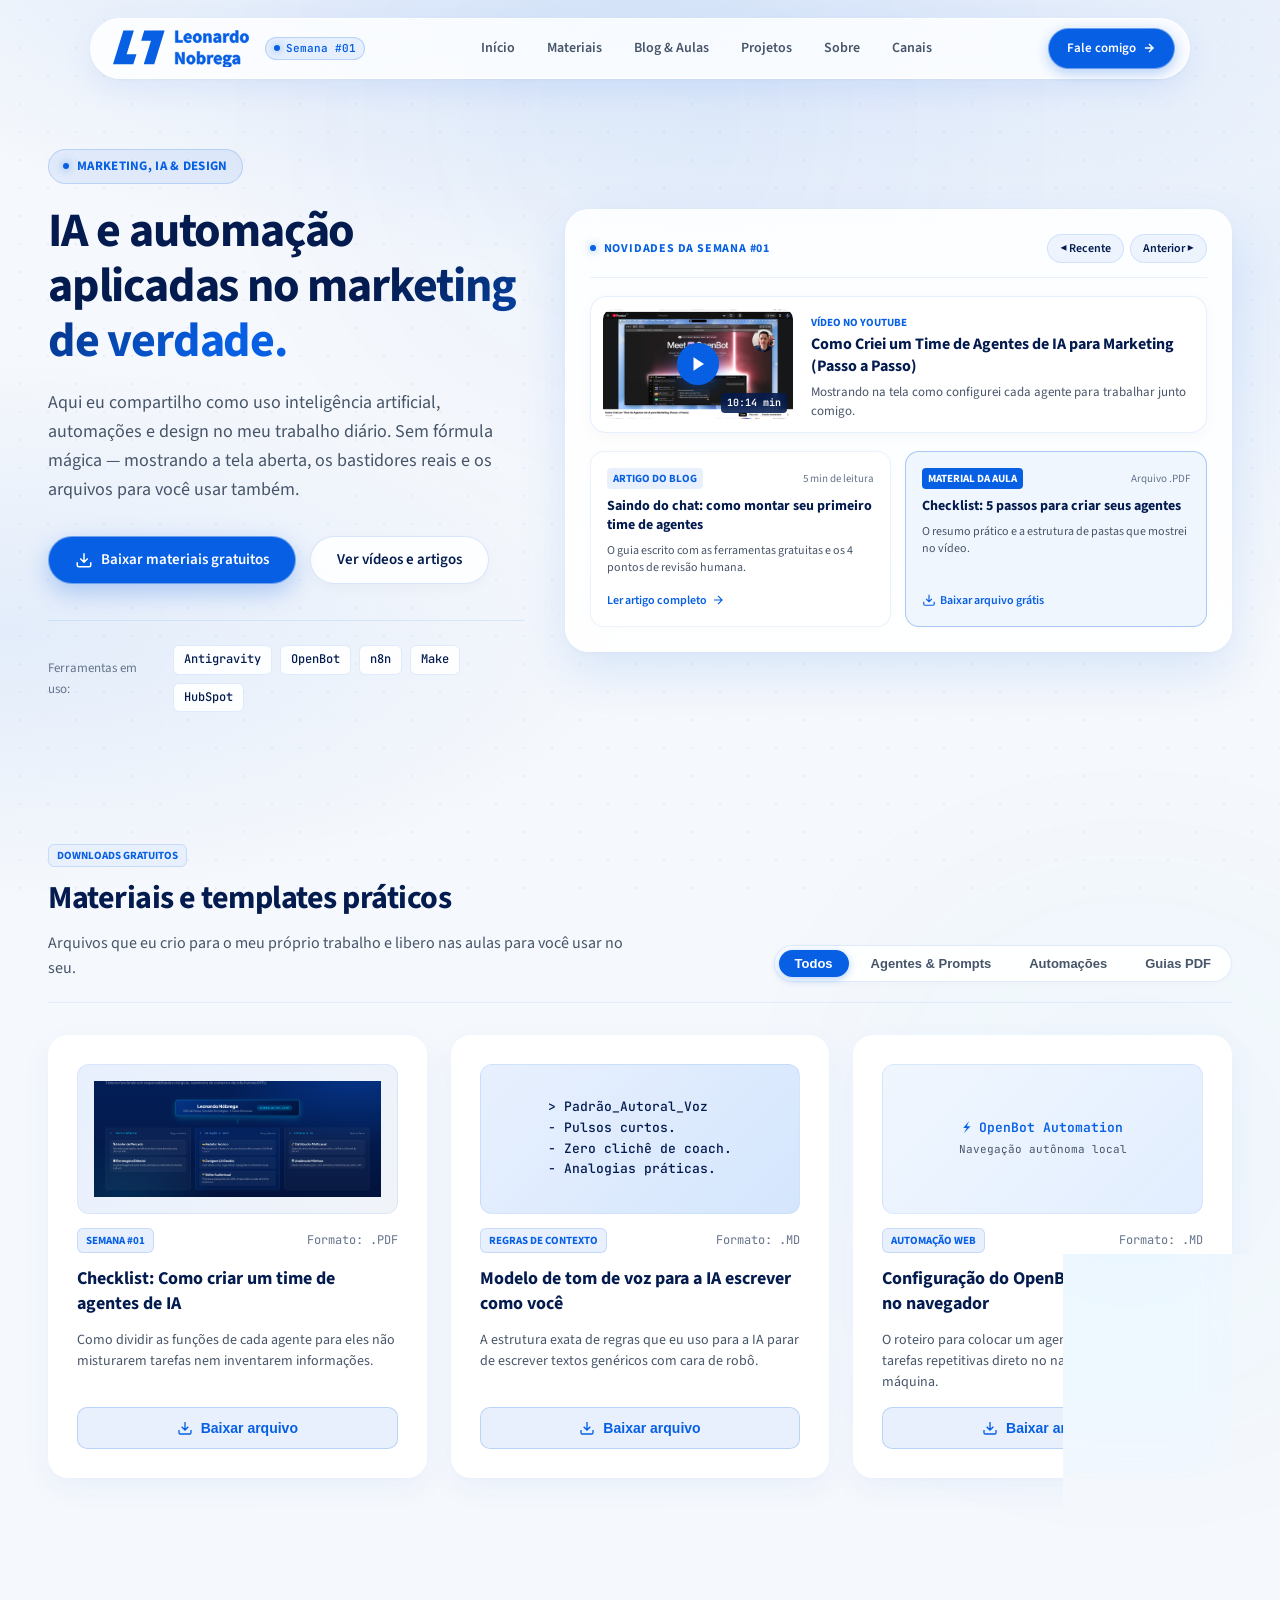
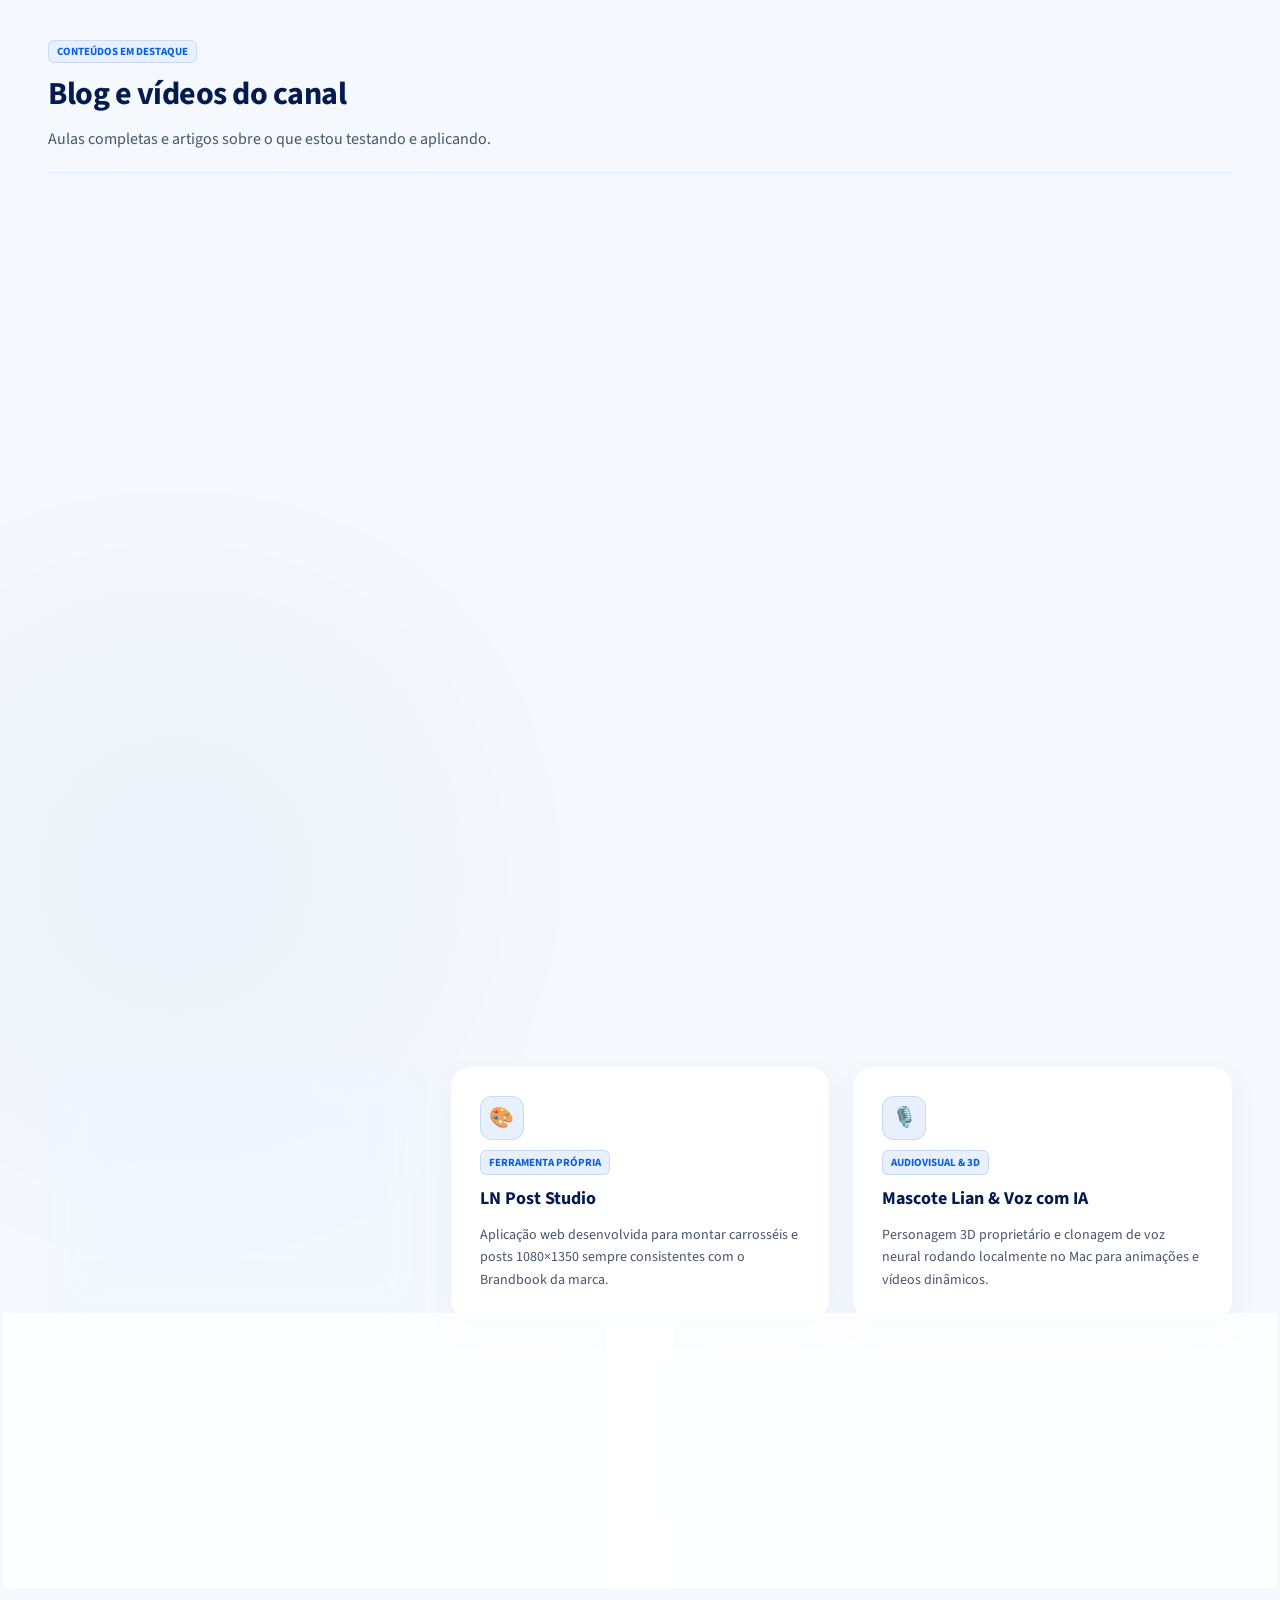
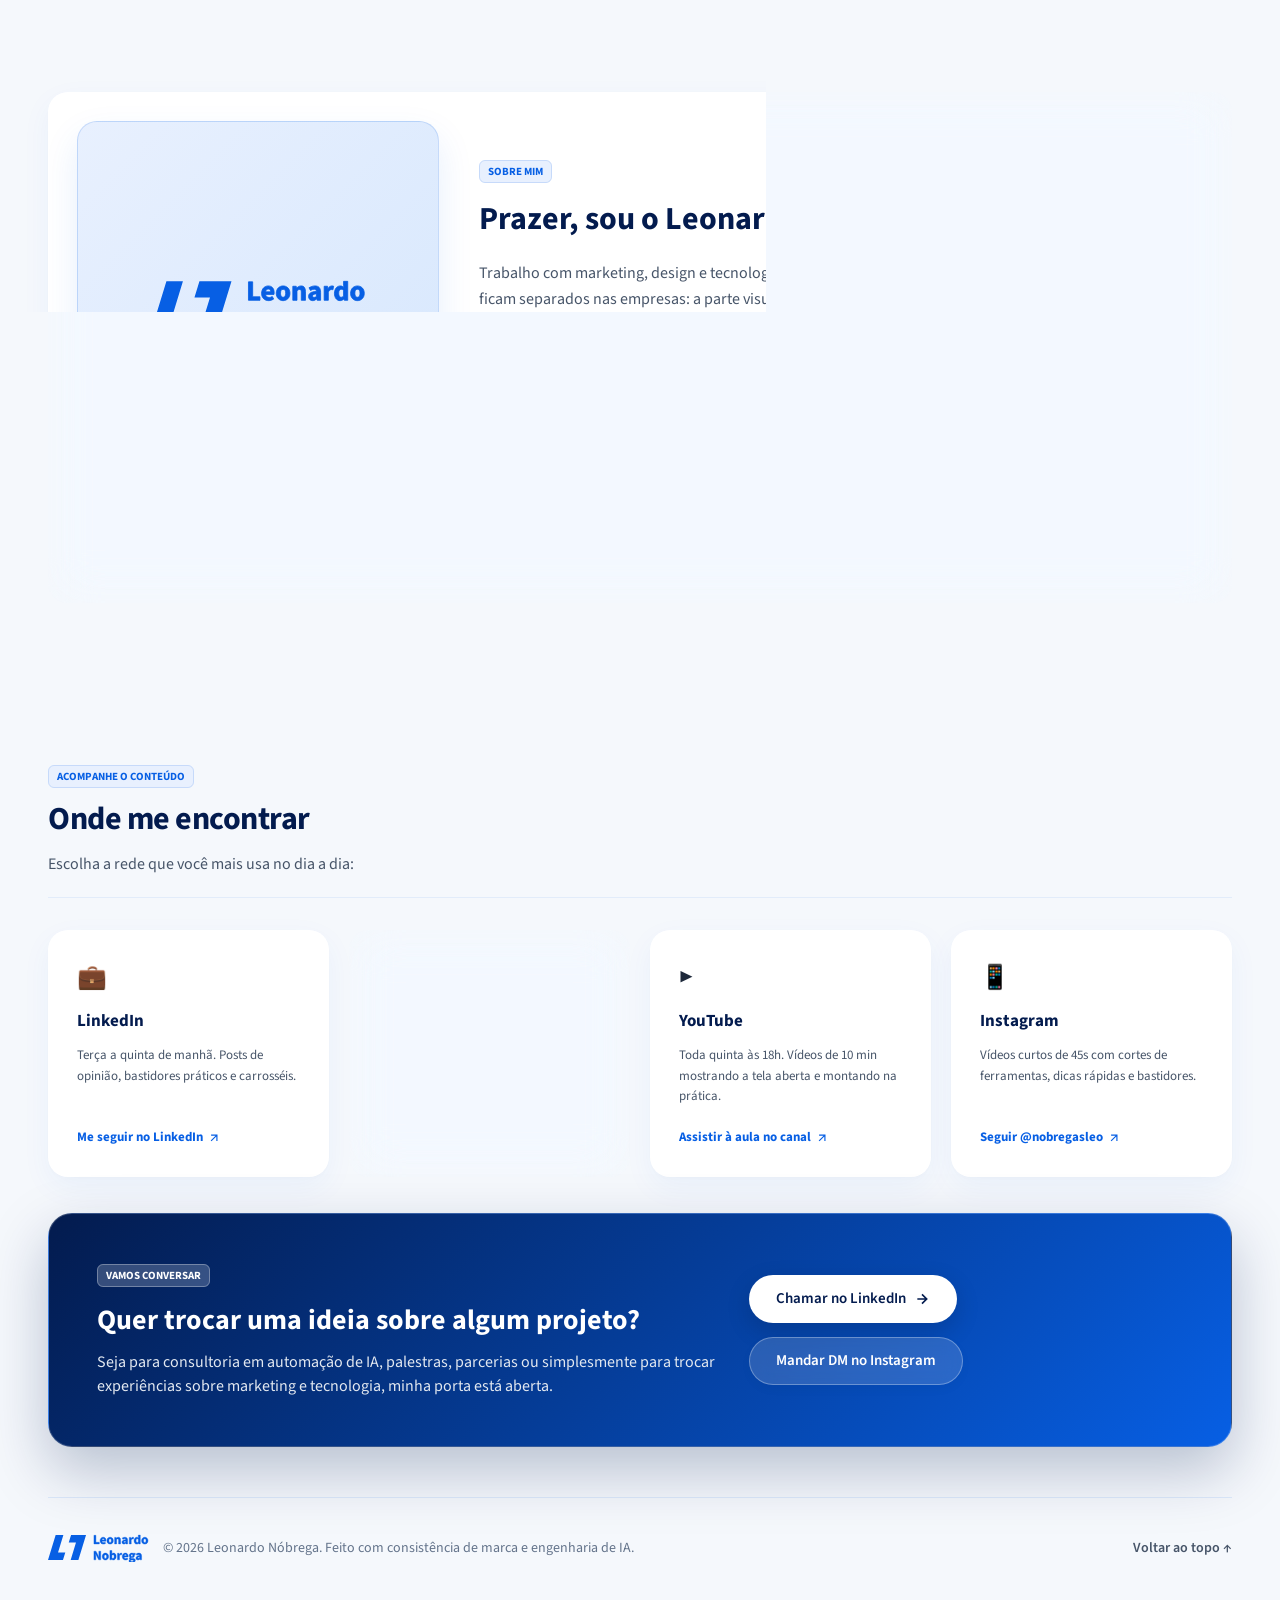
==== commit 2301256b: "chore(analytics): adiciona tag Google GTM-TQJJ7PX4 em todas as paginas" ====
--- a/index.html
+++ b/index.html
@@ -1,6 +1,13 @@
 <!DOCTYPE html>
 <html lang="pt-BR">
 <head>
+  <!-- Google tag (gtag.js) -->
+  <script async src="https://www.googletagmanager.com/gtm.js?id=GTM-TQJJ7PX4"></script>
+  <script>
+    window.dataLayer = window.dataLayer || [];
+    function gtag(){dataLayer.push(arguments);}
+    gtag('js', new Date());
+  </script>
   <meta charset="UTF-8">
   <meta name="viewport" content="width=device-width, initial-scale=1.0">
   <title>Leonardo Nóbrega — Marketing, IA & Design</title>
